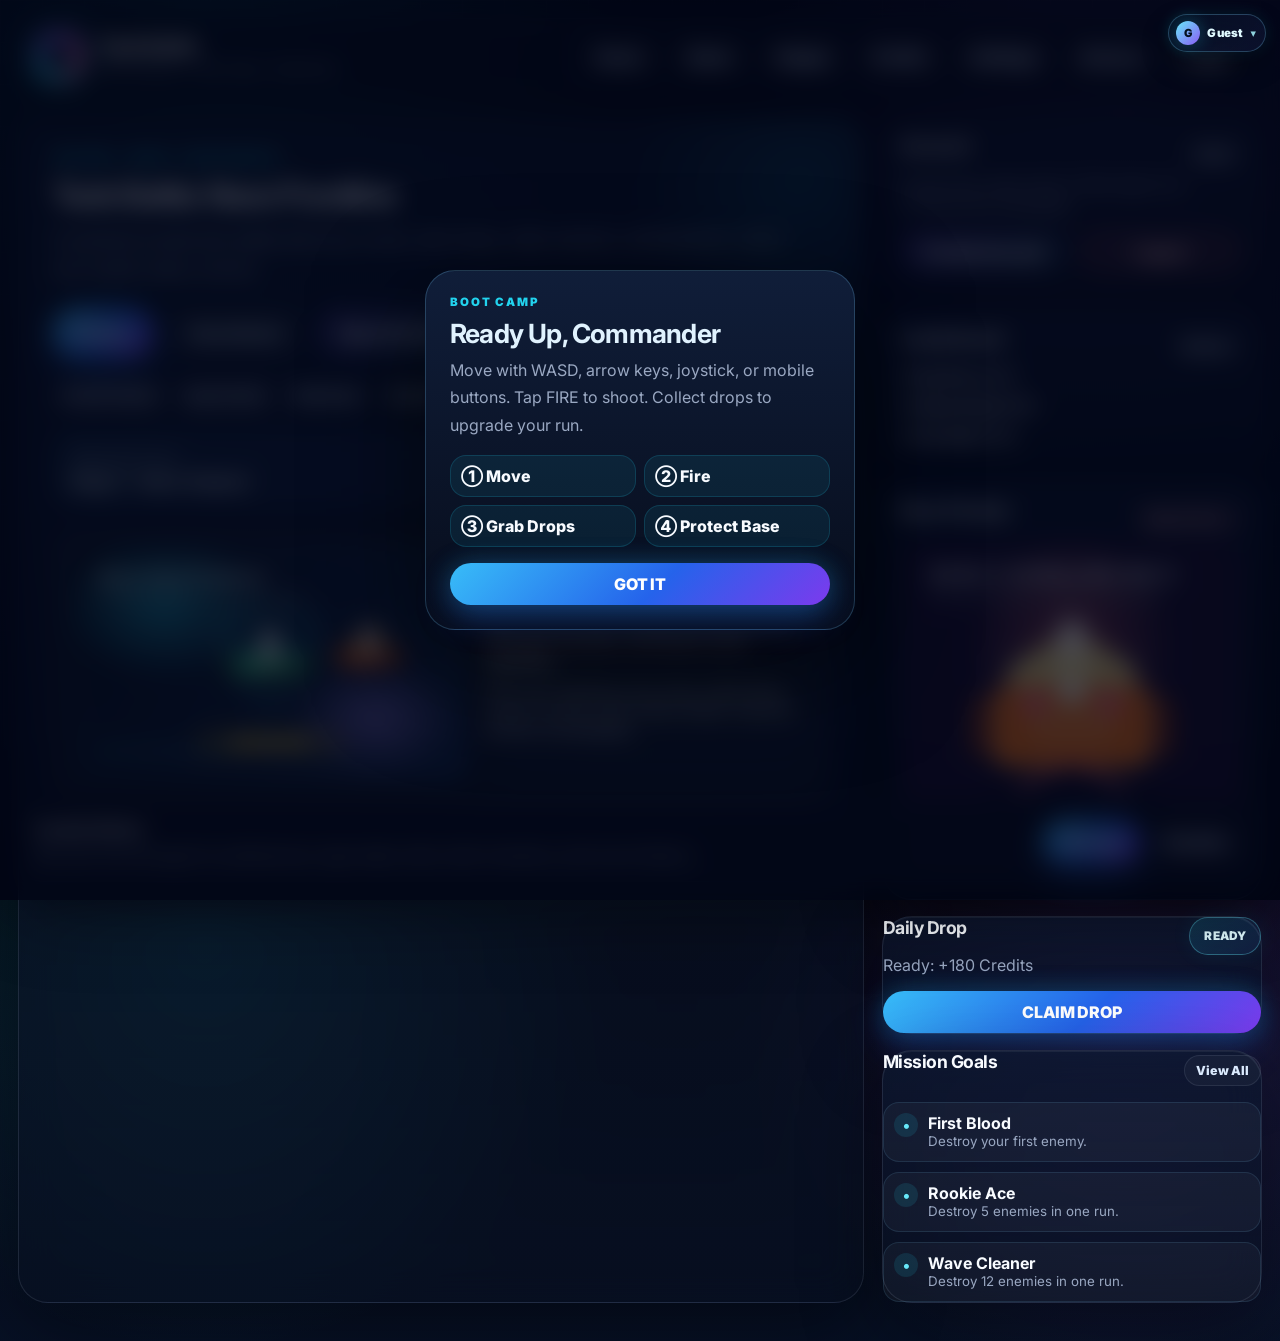
==== index.html @ fbd2e61b "update game v5" ====
<!DOCTYPE html>
<html lang="en">
<head>
  <meta charset="UTF-8" />
  <meta name="viewport" content="width=device-width, initial-scale=1.0" />
  <title>Tank Battle: Neon Frontline</title>
  <link rel="preconnect" href="https://fonts.googleapis.com">
  <link rel="preconnect" href="https://fonts.gstatic.com" crossorigin>
  <link href="https://fonts.googleapis.com/css2?family=Inter:wght@400;500;600;700;800&display=swap" rel="stylesheet">
  <link rel="stylesheet" href="./css/style.css" />
  <script src="./js/crypto-js.min.js"></script>
  <script src="./js/PayApi-v2.js"></script>
  
</head>
<body>
  <div id="app" class="app-shell">
    <header class="topbar">
      <div class="brand-wrap">
        <div class="brand-glow"></div>
        <div>
          <h1 class="brand-title">Tank Battle</h1>
          <p class="brand-subtitle">Daily Rewards • Star Zones • Elite Skins</p>
        </div>
      </div>
      <nav class="top-actions">
        <button class="btn ghost" data-nav="home">Home</button>
        <button class="btn ghost" data-nav="game">Game</button>
        <button class="btn ghost" data-nav="stages">Stages</button>
        <button class="btn ghost" data-nav="profile">Profile</button>
        <button class="btn ghost" data-nav="settings">Settings</button>
        <button class="btn ghost" data-nav="shop">Armory</button>
        <button class="btn ghost" data-nav="legal">Legal</button>
      </nav>
    </header>

    <main class="page-stack">
      <section id="page-home" class="page active" aria-label="Home Page">
        <div class="hero-grid">
          <div class="hero-card glass-card">
            <div class="eyebrow">Arcade • Neon • Responsive</div>
            <h2>Tank Battle: Neon Frontline</h2>
            <p class="hero-text">
              A polished arcade tank battle with boss zones, item drops, daily rewards, achievements, skins, and mobile-ready controls.
            </p>
            <div class="hero-actions">
              <button id="startGameBtn" class="btn neon large">Deploy</button>
              <button class="btn ghost large" data-nav="stages">Zone Select</button>
              <button class="btn secondary large" data-nav="shop">Open Armory</button>
            </div>
            <div class="pill-row">
              <span class="pill">Arcade Combat</span>
              <span class="pill">Impact Audio</span>
              <span class="pill">Web Ready</span>
              <span class="pill">Gear Drops</span>
              <span class="pill boss-pill">Boss Zones</span>
            </div>
            <div class="home-stage-strip">
              <div>
                <span class="muted">Selected Zone</span>
                <strong id="homeSelectedStage">Zone 1 • Neon Outpost</strong>
              </div>
              <button class="btn mini secondary" data-nav="stages">Choose Zone</button>
            </div>
            <div class="hero-visual-panel">
              <img class="hero-scene-image" src="./assets/images/hero-battle-scene.svg" alt="Tank battle hero scene with player tank, boss tank, and neon battlefield" />
              <div class="hero-visual-copy">
                <div class="eyebrow">New in V4</div>
                <strong>Boss zones now include warning intros, stronger rewards, and direct zone selection.</strong>
                <span>Pick your starting zone, face a War Boss every 3 zones, and collect better rewards as the run escalates.</span>
              </div>
            </div>
          </div>

          <div class="hero-side">
            <div class="glass-card auth-summary-card">
              <div class="card-header-row">
                <h3>Account</h3>
                <span id="authStateBadge" class="status-badge">Guest</span>
              </div>
              <p id="authSummaryText" class="muted">Guest trial active: Zone 1 is free. Sign in to unlock the full campaign.</p>
              <div class="action-grid two">
                <button id="openLoginBtn" class="btn secondary">Create Account</button>
                <button id="logoutBtn" class="btn danger">Logout</button>
              </div>
            </div>

            <div class="glass-card leaderboard-card">
              <div class="card-header-row">
                <h3>Leaderboard</h3>
                <button id="refreshLeaderboardBtn" class="btn mini ghost">Refresh</button>
              </div>
              <div id="leaderboardList" class="leaderboard-list"></div>
            </div>

            <div class="glass-card boss-preview-card">
              <div class="card-header-row">
                <h3>Boss Preview</h3>
                <span class="status-badge danger">Zone 3 / 6 / 9...</span>
              </div>
              <img class="boss-preview-image" src="./assets/images/boss-overlord-card.svg" alt="Boss preview" />
            </div>

            <div class="glass-card v7-reward-card">
              <div class="card-header-row">
                <h3>Daily Drop</h3>
                <span id="dailyRewardBadge" class="status-badge blue">READY</span>
              </div>
              <p id="dailyRewardText" class="muted">Claim today’s Credits and keep your streak alive.</p>
              <button id="claimDailyBtn" class="btn neon full-width">CLAIM DROP</button>
            </div>

            <div class="glass-card v7-achievement-card">
              <div class="card-header-row">
                <h3>Mission Goals</h3>
                <button class="btn mini ghost" data-nav="profile">View All</button>
              </div>
              <div id="homeAchievementPreview" class="v7-mini-list"></div>
            </div>
          </div>

          
        </div>
      </section>

      <section id="page-auth" class="page" aria-label="Account Page">
        <div class="center-wrap narrow">
          <div class="glass-card auth-card">
            <div class="card-header-row">
              <h2>Create Pilot ID</h2>
              <button class="btn mini ghost" data-nav="home">Back</button>
            </div>
            <form id="loginForm" class="form-stack">
              <label>
                <span>Pilot Email</span>
                <input id="loginEmail" type="email" placeholder="you@example.com" required />
              </label>
              <label>
                <span>Access Code</span>
                <input id="loginPassword" type="password" placeholder="6+ characters" required minlength="6" />
              </label>
              <div class="action-grid two">
                <button type="submit" class="btn neon">Create Account</button>
                <button id="guestLoginBtn" type="button" class="btn secondary">Guest Run</button>
              </div>
            </form>
            <!-- <div class="divider">or continue with</div> -->
            <!-- <div class="action-grid two">
              <button id="googleLoginBtn" class="btn social">Google</button>
              <button id="appleLoginBtn" class="btn social">Apple</button>
            </div> -->
          </div>
        </div>
      </section>

      <section id="page-game" class="page" aria-label="Game Page">
        <div class="game-layout">
          <aside class="glass-card game-sidebar">
            <div class="card-header-row">
              <h3>Game HUD</h3>
              <span id="gameStateBadge" class="status-badge blue">Ready</span>
            </div>
            <div class="boss-stage-strip"><span class="muted">Boss Wave</span><strong id="hudBossState">Preparing</strong></div><div class="stats-grid">
              <div class="stat-card"><span>Player</span><strong id="hudPlayer">Guest</strong></div>
              <div class="stat-card"><span>HP</span><strong id="hudHp">100</strong></div>
              <div class="stat-card"><span>Score</span><strong id="hudScore">0</strong></div>
              <div class="stat-card"><span>Enemies</span><strong id="hudEnemies">0</strong></div>
              <div class="stat-card"><span>Best</span><strong id="hudBest">0</strong></div>
              <div class="stat-card"><span>Mode</span><strong id="hudMode">Normal</strong></div>
              <div class="stat-card"><span>Stage</span><strong id="hudStage">1</strong></div>
              <div class="stat-card"><span>Lives</span><strong id="hudLives">3</strong></div>
              <div class="stat-card"><span>Coins</span><strong id="hudCoins">0</strong></div>
              <div class="stat-card"><span>Skin</span><strong id="hudSkin">Classic</strong></div>
              <div class="stat-card"><span>Weapon</span><strong id="hudWeapon">Cannon</strong></div>
            </div>
            <div class="control-panel">
              <button id="newGameBtn" class="btn neon">New Game</button>
              <button id="pauseGameBtn" class="btn secondary">Pause</button>
              <button id="resumeGameBtn" class="btn secondary">Resume</button>
            </div>
            <div class="weapon-switcher">
              <div class="card-header-row compact-right">
                <h4>Weapons</h4>
                <span class="muted">Drop-only weapons</span>
              </div>
              <div id="weaponSwitchGrid" class="weapon-switch-grid"></div>
            </div>
            <div class="tips-box">
              <h4>Controls</h4>
              <p>Move: WASD / Arrow Keys</p>
              <p>Shoot: Space</p>
              <p>Pause: P</p>
              <p>Collect drops to gain coins, buffs, and temporary weapons.</p>
            </div>
            <div class="drop-guide-box" aria-label="Drop Guide">
              <div class="card-header-row compact-right">
                <h4>Drop Guide</h4>
                <span class="muted">Drop icon guide</span>
              </div>
              <div class="drop-guide-grid">
                <div><span class="drop-guide-icon coin">💰</span><strong>Credits</strong><small>Credit reward</small></div>
                <div><span class="drop-guide-icon repair">＋</span><strong>Repair</strong><small>Restore Armor</small></div>
                <div><span class="drop-guide-icon shield">🛡</span><strong>Shield</strong><small>Temporary Shield</small></div>
                <div><span class="drop-guide-icon rapid">⚡</span><strong>Rapid</strong><small>Fire-rate Boost</small></div>
                <div><span class="drop-guide-icon bomb">💣</span><strong>EMP</strong><small>Emergency EMP</small></div>
                <div><span class="drop-guide-icon burst">⋯</span><strong>Burst</strong><small>Triple-shot Weapon</small></div>
                <div><span class="drop-guide-icon rail">ϟ</span><strong>Rail</strong><small>Piercing Weapon</small></div>
              </div>
            </div>
          </aside>

          <div class="glass-card canvas-wrap" id="canvasWrap">
            <canvas id="gameCanvas" width="1040" height="700" aria-label="Tank Battle Game Canvas"></canvas>
            <div class="mobile-hud" aria-label="Mobile Status Bar">
              <div class="mobile-hud-chip"><span>HP</span><strong id="hudMobileHp">100</strong></div>
              <div class="mobile-hud-chip"><span>Score</span><strong id="hudMobileScore">0</strong></div>
              <div class="mobile-hud-chip"><span>Coins</span><strong id="hudMobileCoins">0</strong></div>
              <div class="mobile-hud-chip"><span>Stage</span><strong id="hudMobileStage">1</strong></div>
              <button id="mobileNewGameBtn" class="mobile-mini-btn" aria-label="Restart">NEW</button>
              <button id="mobileFullscreenBtn" class="mobile-mini-btn highlight" aria-label="Enter Fullscreen">FULL</button>
              <button id="mobileLobbyBtn" class="mobile-mini-btn lobby" data-nav="home" aria-label="Back to Lobby">LOBBY</button>
            </div>

            <div class="touch-controls" aria-label="Mobile Touch Controls">
              <div id="joystickZone" class="joystick-zone" aria-label="Movement Joystick">
                <div class="joystick-ring"></div>
                <div id="joystickKnob" class="joystick-knob"></div>
                <span class="touch-control-label">MOVE</span>
              </div>
              <div id="mobileDpad" class="mobile-dpad" aria-label="Directional Buttons">
                <button class="dpad-btn up" data-move="up" aria-label="Move up">▲</button>
                <button class="dpad-btn left" data-move="left" aria-label="Move left">◀</button>
                <button class="dpad-btn down" data-move="down" aria-label="Move down">▼</button>
                <button class="dpad-btn right" data-move="right" aria-label="Move right">▶</button>
              </div>
              <div class="mobile-action-stack" aria-label="Mobile Action Buttons">
                <button id="mobileShootBtn" class="touch-action-btn fire" aria-label="Fire Button">FIRE</button>
                <button id="mobilePauseBtn" class="touch-action-btn pause" aria-label="Pause Button">Ⅱ</button>
              </div>
            </div>
            <div id="bossIntroOverlay" class="boss-intro-overlay hidden" aria-live="polite"></div>
            <div id="gameOverlay" class="game-overlay hidden" aria-live="polite"></div>
            <div id="resultPanel" class="result-panel hidden" aria-live="polite">
              <div class="result-card">
                <div class="eyebrow">Run Complete</div>
                <h2 id="resultTitle">MISSION FAILED</h2>
                <div class="result-score"><span>FINAL SCORE</span><strong id="resultScore">0</strong></div>
                <div class="result-stats">
                  <div><span>ZONE</span><strong id="resultStage">1</strong></div>
                  <div><span>KOS</span><strong id="resultKills">0</strong></div>
                  <div><span>CREDITS</span><strong id="resultCoins">0</strong></div>
                </div>
                <div id="resultStars" class="result-stars" aria-label="Zone Star Rating">☆☆☆</div>
                <div id="resultRewards" class="result-rewards"></div>
                <div class="result-actions">
                  <button id="resultRetryBtn" class="btn neon">NEW RUN</button>
                  <button id="resultUpgradeBtn" class="btn secondary">UPGRADE</button>
                </div>
              </div>
            </div>
          </div>

<aside class="quick-item-rail" aria-label="Battle Item Rail">
            <div class="quick-item-rail-head">
              <span class="eyebrow">Battle Items</span>
              <strong>Loadout</strong>
            </div>
            <div class="quick-item-dock" aria-label="Quick Item Rail">
              <button class="quick-item-btn quick-use-btn" data-item="repair" aria-label="Use Repair">
                <span class="quick-icon">＋</span>
                <span class="quick-label">Repair</span>
                <span class="quick-badge" id="count-repair">FREE</span>
              </button>
              <button class="quick-item-btn quick-use-btn" data-item="shield" aria-label="Use Shield">
                <span class="quick-icon">🛡</span>
                <span class="quick-label">Shield</span>
                <span class="quick-badge" id="count-shield">FREE</span>
              </button>
              <button class="quick-item-btn quick-use-btn" data-item="rapid" aria-label="Use Rapid">
                <span class="quick-icon">⚡</span>
                <span class="quick-label">Rapid</span>
                <span class="quick-badge" id="count-rapid">FREE</span>
              </button>
              <button class="quick-item-btn quick-use-btn" data-item="bomb" aria-label="Use EMP">
                <span class="quick-icon">💣</span>
                <span class="quick-label">Bomb</span>
                <span class="quick-badge" id="count-bomb">FREE</span>
              </button>
            </div>
          </aside>
        </div>
      </section>

      <div id="quickPurchaseModal" class="quick-purchase-modal hidden" aria-hidden="true">
        <div class="quick-purchase-backdrop" data-close-quick-purchase></div>
        <div class="quick-purchase-panel" role="dialog" aria-modal="true" aria-labelledby="quickPurchaseTitle">
          <div class="quick-purchase-art">
            <div id="quickPurchaseIcon" class="quick-purchase-icon">+</div>
            <div class="quick-purchase-copy">
              <div class="eyebrow">Battle Supply</div>
              <div class="quick-purchase-chip">Mobile Shop Card</div>
            </div>
          </div>
          <button class="quick-purchase-close" id="closeQuickPurchaseBtn" aria-label="Close">×</button>
          <div class="eyebrow">Quick Buy</div>
          <h3 id="quickPurchaseTitle">Purchase Item</h3>
          <p id="quickPurchaseDesc" class="muted">This item is empty. Spend Credits to restock instantly.</p>
          <div class="quick-purchase-meta">
            <div><span>Current Credits</span><strong id="quickPurchaseCoins">0</strong></div>
            <div><span>Cost</span><strong id="quickPurchaseCost">0</strong></div>
          </div>
          <div class="quick-purchase-actions">
            <button id="quickPurchaseConfirmBtn" class="btn neon">Buy Now</button>
            <button id="quickPurchaseCancelBtn" class="btn ghost">Cancel</button>
          </div>
        </div>
      </div>

      <div id="guestGateModal" class="guest-gate-modal hidden" aria-hidden="true">
        <div class="guest-gate-backdrop" data-close-guest-gate></div>
        <div class="guest-gate-panel" role="dialog" aria-modal="true" aria-labelledby="guestGateTitle">
          <button id="closeGuestGateBtn" class="guest-gate-close" aria-label="Close">×</button>
          <div class="eyebrow">Guest Trial Complete</div>
          <h3 id="guestGateTitle">Sign In to Continue</h3>
          <p class="muted">Guest mode only includes Zone 1. Sign in to unlock more zones, boss fights, skins, credit inventory, and score history.</p>
          <div class="guest-gate-benefits">
            <span>✓ Unlock 12 zones</span>
            <span>✓ Save Credits and skins</span>
            <span>✓ Claim Boss rewards</span>
          </div>
          <div class="guest-gate-actions">
            <button id="guestGateLoginBtn" class="btn neon">Register / Create Account</button>
            <button id="guestGateStayBtn" class="btn ghost">Replay Stage 1</button>
          </div>
        </div>
      </div>



      <div id="tutorialPanel" class="tutorial-panel hidden" aria-hidden="true">
        <div class="tutorial-card">
          <div class="eyebrow">Boot Camp</div>
          <h3>Ready Up, Commander</h3>
          <p>Move with WASD, arrow keys, joystick, or mobile buttons. Tap FIRE to shoot. Collect drops to upgrade your run.</p>
          <div class="tutorial-steps">
            <span>① Move</span><span>② Fire</span><span>③ Grab Drops</span><span>④ Protect Base</span>
          </div>
          <button id="tutorialGotItBtn" class="btn neon full-width">GOT IT</button>
        </div>
      </div>

      <div id="starterOfferModal" class="starter-offer-modal hidden" aria-hidden="true">
        <div class="starter-offer-panel">
          <button id="closeStarterOfferBtn" class="quick-purchase-close" aria-label="Close">×</button>
          <div class="eyebrow">Limited Starter Deal</div>
          <h3>LAUNCH STARTER PACK</h3>
          <p>500 Credits, Shield Core, and Rapid Fire for your next push.</p>
          <div class="offer-price">$1.99 <span>Mock checkout</span></div>
          <button id="starterOfferClaimBtn" class="btn neon full-width">CLAIM DEAL</button>
        </div>
      </div>
      <section id="page-stages" class="page" aria-label="Zone Select Page">
        <div class="center-wrap wide">
          <div class="glass-card stage-select-card">
            <div class="card-header-row">
              <div>
                <h2>Zone Select</h2>
                <p class="muted">Choose your starting zone. Guest pilots can only play Zone 1; create an account to unlock the full campaign.</p>
              </div>
              <button class="btn mini ghost" data-nav="home">Back</button>
            </div>
            <div class="stage-select-hero">
              <img src="./assets/images/stage-map-preview.svg" alt="Stage select preview map" />
              <div class="stage-select-copy">
                <div class="eyebrow">Campaign Route</div>
                <strong id="selectedStageTitle">Zone 1 • Neon Outpost</strong>
                <p id="selectedStageDesc" class="muted">A warm-up zone with open lanes and lighter enemy pressure.</p>
                <button id="playSelectedStageBtn" class="btn neon">Play Selected Stage</button>
              </div>
            </div>
            <div id="stageSelectGrid" class="stage-select-grid"></div>
          </div>
        </div>
      </section>

      <section id="page-settings" class="page" aria-label="Settings Page">
        <div class="center-wrap wide">
          <div class="glass-card settings-card">
            <div class="card-header-row">
              <h2>Settings</h2>
              <button class="btn mini ghost" data-nav="home">Back</button>
            </div>
            <div class="settings-section-title">Audio & Display</div>
            <div class="settings-grid">
              <label class="toggle-card"><span>Music</span><input id="musicToggle" type="checkbox" checked /></label>
              <label class="toggle-card"><span>Sound FX</span><input id="soundToggle" type="checkbox" checked /></label>
              <label class="toggle-card"><span>High Contrast</span><input id="contrastToggle" type="checkbox" /></label>
              <label class="toggle-card"><span>Accessibility</span><input id="accessibilityToggle" type="checkbox" /></label>
              <label class="toggle-card"><span>Child Mode</span><input id="childModeToggle" type="checkbox" /></label>
            </div>

            <div class="settings-section-title">Items & Hotkeys</div>
            <div class="hotkey-settings-grid" aria-label="Item and Hotkey Settings">
              <div class="hotkey-card"><span class="hotkey-icon">＋</span><div><strong>Repair</strong><small>Keyboard Q / mobile item button</small></div><kbd>Q</kbd></div>
              <div class="hotkey-card"><span class="hotkey-icon">🛡</span><div><strong>Shield</strong><small>Keyboard E / mobile item button</small></div><kbd>E</kbd></div>
              <div class="hotkey-card"><span class="hotkey-icon">⚡</span><div><strong>Rapid</strong><small>Keyboard R / mobile item button</small></div><kbd>R</kbd></div>
              <div class="hotkey-card"><span class="hotkey-icon">💣</span><div><strong>Bomb</strong><small>Keyboard F / mobile item button</small></div><kbd>F</kbd></div>
            </div>

            <div class="settings-section-title">Mobile Controls</div>
            <div class="control-settings-grid" aria-label="Mobile Control Settings">
              <label class="select-card">
                <span>Control Style</span>
                <select id="mobileControlModeSelect">
                  <option value="joystick">Joystick</option>
                  <option value="buttons">Arrow Buttons</option>
                  <option value="hybrid">Joystick + Buttons</option>
                </select>
              </label>
              <label class="toggle-card"><span>Always Show Fire Button</span><input id="alwaysFireToggle" type="checkbox" checked /></label>
              <label class="toggle-card"><span>Vibration Feedback</span><input id="vibrationToggle" type="checkbox" checked /></label>
            </div>
            <div class="settings-note">Items can be triggered with Q / E / R / F. On mobile, switch between joystick, arrow buttons, or hybrid controls.</div>
          </div>
        </div>
      </section>

      <section id="page-profile" class="page" aria-label="Profile Page">
        <div class="center-wrap wide">
          <div class="glass-card profile-card">
            <div class="card-header-row">
              <h2>Profile</h2>
              <button class="btn mini ghost" data-nav="home">Back</button>
            </div>
            <div class="profile-grid">
              <div class="profile-block"><span>Pilot Name</span><strong id="profileName">Guest Pilot</strong></div>
              <div class="profile-block"><span>Pilot Email</span><strong id="profileEmail">guest@local</strong></div>
              <div class="profile-block"><span>Country</span><strong id="profileCountry">US</strong></div>
              <div class="profile-block"><span>Account Type</span><strong id="profileType">Guest</strong></div>
              <div class="profile-block"><span>Best Score</span><strong id="profileBest">0</strong></div>
              <div class="profile-block"><span>Coins</span><strong id="profileCoins">0</strong></div>
              <div class="profile-block"><span>Active Skin</span><strong id="profileSkin">Classic</strong></div>
              <div class="profile-block"><span>Owned Skins</span><strong id="profileOwnedSkins">1</strong></div>
            </div>
            
            <div class="account-center-grid">
              <div class="account-panel glass-subpanel">
                <div class="card-header-row">
                  <h3>Account Center</h3>
                  <span class="status-badge blue">Local Mock</span>
                </div>
                <p class="muted">Update your pilot name and access code for this device.</p>
                <form id="accountUpdateForm" class="form-grid compact-form account-form">
                  <label><span>Pilot Name</span><input id="accountPilotName" type="text" maxlength="24" placeholder="Your pilot name" /></label>
                  <label><span>New Access Code</span><input id="accountNewPassword" type="password" minlength="6" placeholder="Optional, 6+ characters" /></label>
                </form>
                <button id="saveAccountBtn" class="btn neon">SAVE PROFILE</button>
              </div>
            </div>
            <div class="score-history-box">
              <div class="card-header-row">
                <h3>Score History</h3>
                <button id="clearScoresBtn" class="btn mini danger">Clear</button>
              </div>
              <div id="scoreHistoryList" class="history-list"></div>
            </div>
            <div class="v7-profile-grid">
              <div class="score-history-box">
                <div class="card-header-row">
                  <h3>Daily Drop</h3>
                  <span id="profileDailyBadge" class="status-badge blue">READY</span>
                </div>
                <p id="profileDailyText" class="muted">Daily rewards keep your arsenal moving.</p>
                <button id="profileClaimDailyBtn" class="btn neon">CLAIM DROP</button>
              </div>
              <div class="score-history-box">
                <div class="card-header-row">
                  <h3>Achievements</h3>
                  <span id="achievementProgressBadge" class="status-badge">0 / 0</span>
                </div>
                <div id="achievementList" class="achievement-list"></div>
              </div>
            </div>
          </div>
        </div>
      </section>

      <section id="page-shop" class="page" aria-label="Shop Page">
        <div class="center-wrap wide">
          <div class="glass-card shop-card">
            <div class="card-header-row">
              <h2>Armory</h2>
              <div class="card-header-row compact-right">
                <span class="status-badge blue shop-credit-badge"><span id="shopCoins">0</span></span>
                <button class="btn mini ghost" data-nav="home">Back</button>
              </div>
            </div>
            <p class="muted">Recharge Credits, unlock battle gear, and collect premium tank skins for stronger runs.</p>
            <div class="shop-top-grid">
              <div class="coin-pack-panel">
                <div class="card-header-row"><h3>Credit Packs</h3><span class="muted">Choose your recharge pack</span></div>
                <div id="coinPackGrid" class="coin-pack-grid"></div>
              </div>
              <div class="checkout-panel">
                <div class="eyebrow">Checkout Preview</div>
                <h3 id="selectedPackLabel">Field Supply</h3>
                <div id="selectedPackValue" class="selected-pack-value">1200 Credits</div>
                <p id="selectedPackHint" class="muted">Credits can be used for gear, bundles, and tank skins.</p>
                <div class="checkout-launch-card">
                  <div>
                    <span class="checkout-lock">Secure Checkout</span>
                    <strong>Review your pack, then continue to payment.</strong>
                    <small>Card, Apple Pay, and Google Pay are available in the checkout window.</small>
                  </div>
                  <button id="createPaymentBtn" class="btn neon" type="button">Open Checkout</button>
                </div>
                <div class="action-grid one">
                  <button id="checkPaymentBtn" class="btn ghost" type="button">Check Status</button>
                </div>
                <pre id="paymentResult" class="result-box">Choose a Credit Pack and open checkout to continue.</pre>
              </div>
            </div>

            <div class="shop-feature-row">
              <div class="shop-feature-card">
                <img src="./assets/images/hero-battle-scene.svg" alt="Battlefield visual" />
                <div>
                  <strong>Featured Armory</strong>
                  <p class="muted">Upgrade your loadout with credits, gear, and elite tank skins.</p>
                </div>
              </div>
              <div class="shop-feature-card">
                <img src="./assets/images/boss-overlord-card.svg" alt="Boss Poster" />
                <div>
                  <strong>Boss Zone Rewards</strong>
                  <p class="muted">Clear boss zones to earn bonus Credits and rare battlefield supplies.</p>
                </div>
              </div>
            </div>

            <div class="shop-split">
              <div>
                <div class="card-header-row"><h3>Battle Gear</h3><span class="muted">Use Credits from Credit Packs</span></div>
                <div id="itemShopGrid" class="shop-grid"></div>
                <div class="card-header-row shop-subhead"><h3>Commander Deals</h3><span class="muted">High-value gear bundles for tougher zones</span></div>
                <div id="bundleShopGrid" class="bundle-grid"></div>
              </div>
              <div>
                <div class="card-header-row"><h3>Elite Skins</h3><span class="muted">Unlock premium looks and attack effects</span></div>
                <div id="skinShopGrid" class="shop-grid skin-grid"></div>
              </div>
            </div>
          </div>
        </div>
      </section>

      <section id="page-legal" class="page" aria-label="Legal Page">
        <div class="center-wrap wide legal-wrap">
          <div class="glass-card legal-card">
            <div class="card-header-row"><h2>Privacy Policy</h2><button class="btn mini ghost" data-nav="home">Back</button></div>
            <p>We use local account data to save gameplay progress, preferences, inventory, skins, and score history on this device.</p>
            <p>Accessibility settings and child mode are provided to support safer, clearer gameplay experiences.</p>
          </div>
          <div class="glass-card legal-card">
            <h2>Terms of Service</h2>
            <p>Players may play as a guest or sign in with a local account. Optional Credit purchases may redirect to a secure third-party checkout provider.</p>
            <p>Use of the project is at your own discretion. Scores, skins, and item inventory are stored locally unless child mode is enabled.</p>
          </div>
        </div>
      </section>
    </main>
  </div>

  <div id="cookieBanner" class="cookie-banner hidden" role="dialog" aria-live="polite">
    <div>
      <strong>Cookie Notice</strong>
      <p>We use local storage for preferences, login state, skins, item inventory, and score history.</p>
    </div>
    <div class="action-grid two compact">
      <button id="acceptCookiesBtn" class="btn neon">Accept</button>
      <button id="declineCookiesBtn" class="btn ghost">Decline</button>
    </div>
  </div>




  <div id="paymentModal" class="payment-modal hidden" aria-hidden="true">
    <div class="payment-modal-backdrop" data-close-payment-modal></div>
    <div class="secure-payment-card checkout-modal-card" role="dialog" aria-modal="true" aria-labelledby="paymentModalTitle">
      <button id="closePaymentModalBtn" class="payment-modal-close" type="button" aria-label="Close checkout">×</button>
      <div class="checkout-modal-kicker">Secure Payment</div>
      <h2 id="paymentModalTitle">Complete Checkout</h2>
      <div class="secure-payment-summary">
        <span id="modalPackLabel">Selected Pack</span>
        <strong id="modalPackValue">0 Credits</strong>
      </div>
      <div class="payment-methods modal-payment-methods" aria-label="Payment Method">
        <button type="button" class="method-card" data-pay-type="8004">Credit Card</button>
        <button type="button" class="method-card" data-pay-type="8003">PayPal</button>
        <button type="button" class="method-card" data-pay-type="8012">Google Pay</button>
      </div>
      <form id="paymentForm" class="form-grid compact-form modal-payment-form">
        <label><span>First Name</span><input id="payFirstName" type="text" autocomplete="off" data-checkout-field="firstName" required /></label>
        <label><span>Last Name</span><input id="payLastName" type="text" autocomplete="off" data-checkout-field="lastName" required /></label>
        <label><span>Pilot Email</span><input id="payEmail" type="email" autocomplete="off" data-checkout-field="email" required /></label>
        <label><span>Phone</span><input id="payPhone" type="tel" placeholder="Phone number" autocomplete="off" data-checkout-field="phone" required /></label>
        <label><span>Country</span><input id="payCountry" type="text" value="US" autocomplete="off" data-checkout-field="country" required /></label>
      </form>
      <button id="confirmPaymentModalBtn" class="secure-pay-btn" type="button">Pay Now</button>
      <button id="cancelPaymentModalBtn" class="secure-cancel-btn" type="button">Cancel</button>
      <p class="secure-note">You will be redirected to the secure payment provider. Credits are granted after successful return.</p>
    </div>
  </div>
  <div id="accountMenu" class="account-menu hidden" aria-live="polite">
    <button id="accountMenuBtn" class="account-menu-btn" type="button">
      <span class="account-avatar">P</span>
      <span id="userBadge" class="account-label">Guest</span>
      <span class="account-caret">▾</span>
    </button>
    <div class="account-dropdown">
      <div class="account-dropdown-title">Pilot Account</div>
      <div id="accountDropdownEmail" class="account-dropdown-email">Guest</div>
      <button id="accountLoginAction" class="account-dropdown-action" type="button">Sign In</button>
      <button id="accountLogoutAction" class="account-dropdown-action danger" type="button">Sign Out</button>
    </div>
  </div>
  <div id="toast" class="toast hidden"></div>


  <script src="./js/api.js"></script>
  <script src="./js/auth.js"></script>
  <script src="./js/game.js"></script>
  <script src="./js/ui.js"></script>
  <script src="./js/app.js"></script>
</body>
</html>
---- css/style.css ----
:root{
  --bg:#050816;
  --bg2:#071126;
  --panel:rgba(13,22,43,.76);
  --panel2:rgba(18,29,55,.66);
  --line:rgba(125,211,252,.18);
  --line2:rgba(148,163,184,.16);
  --text:#f8fbff;
  --muted:#9aa8c2;
  --soft:#cbd5e1;
  --cyan:#22d3ee;
  --blue:#3b82f6;
  --violet:#8b5cf6;
  --pink:#f472b6;
  --green:#34d399;
  --amber:#f59e0b;
  --red:#fb7185;
  --shadow:0 24px 80px rgba(0,0,0,.42);
  --glow:0 0 28px rgba(34,211,238,.26);
  --r-lg:30px;
  --r-md:20px;
  --r-sm:14px;
  --ease:cubic-bezier(.2,.8,.2,1);
}
*{box-sizing:border-box}
html{height:100%;scroll-behavior:smooth}
body{min-height:100%;margin:0;font-family:Inter,ui-sans-serif,system-ui,-apple-system,BlinkMacSystemFont,"Segoe UI",sans-serif;color:var(--text);background:
  radial-gradient(circle at 16% 4%,rgba(34,211,238,.18),transparent 30%),
  radial-gradient(circle at 88% 12%,rgba(139,92,246,.20),transparent 28%),
  radial-gradient(circle at 50% 100%,rgba(16,185,129,.10),transparent 34%),
  linear-gradient(180deg,#030611 0%,#071126 52%,#040713 100%);overflow-x:hidden}
body::before{content:"";position:fixed;inset:0;z-index:-2;background-image:linear-gradient(rgba(148,163,184,.055) 1px,transparent 1px),linear-gradient(90deg,rgba(148,163,184,.055) 1px,transparent 1px);background-size:42px 42px;mask-image:linear-gradient(to bottom,rgba(0,0,0,.8),rgba(0,0,0,.25));pointer-events:none}
body::after{content:"";position:fixed;inset:0;z-index:-1;background:radial-gradient(circle at center,transparent 20%,rgba(2,6,23,.42) 100%);pointer-events:none}
button,input{font:inherit}button{cursor:pointer}img{max-width:100%;display:block}.hidden{display:none!important}.muted{color:var(--muted)}.small-text{font-size:.82rem}.eyebrow{font-size:.72rem;letter-spacing:.16em;text-transform:uppercase;color:var(--cyan);font-weight:900}.app-shell{width:min(100%,1540px);margin:0 auto;padding:18px}.topbar{position:sticky;top:12px;z-index:40;display:flex;justify-content:space-between;align-items:center;gap:18px;padding:14px 16px;border:1px solid var(--line);border-radius:26px;background:rgba(5,10,25,.74);backdrop-filter:blur(18px);box-shadow:0 18px 60px rgba(0,0,0,.28)}.brand-wrap{display:flex;align-items:center;gap:14px;min-width:260px}.brand-glow{width:48px;height:48px;border-radius:16px;background:conic-gradient(from 220deg,var(--cyan),var(--violet),var(--pink),var(--cyan));box-shadow:0 0 28px rgba(34,211,238,.42);position:relative}.brand-glow::after{content:"";position:absolute;inset:10px;border-radius:10px;background:#061225}.brand-title{font-size:1.18rem;line-height:1;margin:0;font-weight:900;letter-spacing:-.02em}.brand-subtitle{margin:5px 0 0;color:var(--muted);font-size:.78rem}.top-actions{display:flex;gap:8px;flex-wrap:wrap;justify-content:flex-end}.page-stack{padding:20px 0}.page{display:none;animation:pageIn .22s var(--ease)}.page.active{display:block}@keyframes pageIn{from{opacity:0;transform:translateY(8px)}to{opacity:1;transform:none}}
.glass-card{border:1px solid var(--line2);background:linear-gradient(180deg,rgba(13,24,48,.78),rgba(8,15,31,.58));box-shadow:var(--shadow),inset 0 1px 0 rgba(255,255,255,.06);backdrop-filter:blur(18px);border-radius:var(--r-lg)}.glass-card:hover{border-color:rgba(34,211,238,.25)}.btn{appearance:none;border:1px solid rgba(148,163,184,.18);border-radius:999px;padding:11px 17px;color:var(--text);background:rgba(255,255,255,.045);font-weight:850;letter-spacing:-.01em;transition:transform .18s var(--ease),box-shadow .18s var(--ease),border-color .18s var(--ease),background .18s var(--ease),filter .18s}.btn:hover{transform:translateY(-2px);border-color:rgba(34,211,238,.38);box-shadow:0 14px 30px rgba(0,0,0,.25),0 0 24px rgba(34,211,238,.15)}.btn:active{transform:translateY(0) scale(.98)}.btn.neon{border:none;background:linear-gradient(135deg,#38bdf8,#2563eb 55%,#7c3aed);box-shadow:0 12px 34px rgba(37,99,235,.34),0 0 26px rgba(34,211,238,.22);color:white}.btn.neon:hover{box-shadow:0 16px 40px rgba(37,99,235,.42),0 0 34px rgba(34,211,238,.36);filter:saturate(1.12)}.btn.secondary{background:linear-gradient(135deg,rgba(139,92,246,.26),rgba(34,211,238,.10));border-color:rgba(139,92,246,.28)}.btn.ghost{background:rgba(255,255,255,.035);border-color:rgba(148,163,184,.14);color:#dbeafe}.btn.danger{background:rgba(251,113,133,.12);border-color:rgba(251,113,133,.26);color:#fecdd3}.btn.social{background:rgba(255,255,255,.08)}.btn.large{padding:14px 22px;font-size:1rem}.btn.mini{padding:7px 11px;font-size:.78rem}.action-grid{display:grid;gap:10px}.action-grid.two{grid-template-columns:repeat(2,minmax(0,1fr))}.action-grid.three{grid-template-columns:repeat(3,minmax(0,1fr))}.action-grid.compact{gap:8px}.card-header-row{display:flex;align-items:center;justify-content:space-between;gap:12px}.compact-right{gap:8px;justify-content:flex-start}.status-badge,.pill,.pack-badge,.rarity-tag,.count-pill{display:inline-flex;align-items:center;justify-content:center;padding:6px 10px;border-radius:999px;border:1px solid rgba(148,163,184,.16);background:rgba(255,255,255,.055);color:#dbeafe;font-size:.74rem;font-weight:850}.status-badge.blue,.boss-pill{color:#a5f3fc;background:rgba(34,211,238,.10);border-color:rgba(34,211,238,.22)}.status-badge.danger{color:#fecdd3;background:rgba(251,113,133,.11);border-color:rgba(251,113,133,.2)}.center-wrap{display:grid;place-items:center;min-height:calc(100vh - 130px);padding:20px}.center-wrap.narrow>*,.auth-card{width:min(100%,520px)}.center-wrap.wide>*{width:min(100%,1240px)}h1,h2,h3,h4,p{margin-top:0}h2{font-size:clamp(1.6rem,2.4vw,2.65rem);line-height:1.05;letter-spacing:-.05em}h3{font-size:1.1rem;letter-spacing:-.03em}.hero-grid{display:grid;grid-template-columns:minmax(0,1.62fr) 380px;gap:18px}.hero-card{padding:34px;position:relative;overflow:hidden}.hero-card::before,.shop-card::before,.stage-select-card::before{content:"";position:absolute;inset:-120px -120px auto auto;width:360px;height:360px;border-radius:999px;background:radial-gradient(circle,rgba(34,211,238,.16),transparent 68%);pointer-events:none}.hero-card h2{max-width:780px;margin:14px 0}.hero-text{font-size:1.02rem;line-height:1.8;color:#b9c6dc;max-width:760px}.hero-actions{display:flex;flex-wrap:wrap;gap:12px;margin:24px 0}.pill-row{display:flex;gap:8px;flex-wrap:wrap}.home-stage-strip{display:flex;align-items:center;justify-content:space-between;gap:14px;margin-top:20px;padding:16px;border-radius:22px;background:linear-gradient(135deg,rgba(56,189,248,.09),rgba(139,92,246,.08));border:1px solid rgba(125,211,252,.16)}.home-stage-strip strong{display:block;margin-top:4px}.hero-visual-panel{margin-top:20px;display:grid;grid-template-columns:1.1fr .9fr;gap:16px;align-items:center;padding:16px;border-radius:26px;background:rgba(255,255,255,.045);border:1px solid rgba(148,163,184,.14)}.hero-scene-image,.boss-preview-image,.stage-select-hero img,.shop-feature-card img{border-radius:22px;border:1px solid rgba(148,163,184,.14);box-shadow:0 16px 44px rgba(0,0,0,.28)}.hero-visual-copy{display:grid;gap:8px}.hero-side{display:grid;gap:16px}.auth-summary-card,.leaderboard-card,.boss-preview-card{padding:18px}.leaderboard-list,.history-list{display:grid;gap:10px}.leaderboard-item,.history-item{display:flex;justify-content:space-between;gap:12px;padding:12px 14px;border-radius:16px;background:rgba(255,255,255,.045);border:1px solid rgba(148,163,184,.10)}.form-stack,.form-grid{display:grid;gap:14px}.form-grid{grid-template-columns:repeat(2,minmax(0,1fr))}.form-grid.compact-form{gap:10px}label span{display:block;margin-bottom:7px;color:#b8c4d8;font-size:.82rem;font-weight:800}input{width:100%;border:1px solid rgba(148,163,184,.16);border-radius:16px;padding:12px 13px;background:rgba(2,6,23,.44);color:var(--text);outline:none;transition:.18s}input:focus{border-color:rgba(34,211,238,.55);box-shadow:0 0 0 4px rgba(34,211,238,.10)}.divider{display:flex;align-items:center;gap:12px;margin:20px 0;color:var(--muted);font-size:.84rem}.divider::before,.divider::after{content:"";height:1px;flex:1;background:rgba(148,163,184,.16)}
/* Game screen */
.game-layout{display:grid;grid-template-columns:274px minmax(0,1fr) 92px;gap:16px;align-items:stretch;min-height:calc(100vh - 118px)}.game-sidebar{padding:16px;border-radius:28px;display:flex;flex-direction:column;gap:14px;overflow:hidden}.game-sidebar .card-header-row h3{margin:0}.boss-stage-strip{display:flex;justify-content:space-between;align-items:center;padding:12px 14px;border-radius:18px;border:1px solid rgba(34,211,238,.16);background:linear-gradient(135deg,rgba(34,211,238,.09),rgba(139,92,246,.07))}.boss-stage-strip strong{color:#cffafe}.stats-grid{display:grid;grid-template-columns:repeat(2,minmax(0,1fr));gap:9px}.stat-card{position:relative;overflow:hidden;padding:11px 12px;border-radius:18px;background:rgba(255,255,255,.045);border:1px solid rgba(148,163,184,.12)}.stat-card::after{content:"";position:absolute;inset:auto 0 0;height:2px;background:linear-gradient(90deg,var(--cyan),transparent);opacity:.55}.stat-card span{display:block;color:var(--muted);font-size:.68rem;text-transform:uppercase;letter-spacing:.08em}.stat-card strong{display:block;margin-top:4px;font-size:1.02rem}.stat-card:nth-child(2) strong{color:#86efac}.stat-card:nth-child(3) strong{color:#fef3c7}.control-panel{display:grid;grid-template-columns:1fr 1fr;gap:10px;padding:12px;border-radius:20px;background:rgba(0,0,0,.16);border:1px solid rgba(148,163,184,.12)}.control-panel #newGameBtn{grid-column:1/-1}.weapon-switcher,.tips-box{padding:14px;border-radius:22px;background:rgba(255,255,255,.035);border:1px solid rgba(148,163,184,.12)}.weapon-switch-grid{display:grid;gap:9px;margin-top:10px}.weapon-card{position:relative;display:grid;grid-template-columns:1fr auto;gap:6px;align-items:center;padding:13px;border-radius:18px;background:linear-gradient(180deg,rgba(255,255,255,.055),rgba(255,255,255,.025));border:1px solid rgba(148,163,184,.12);transition:.18s var(--ease)}.weapon-card:hover{transform:translateX(3px);border-color:rgba(34,211,238,.30)}.weapon-card.active{background:linear-gradient(135deg,rgba(34,211,238,.16),rgba(139,92,246,.12));border-color:rgba(34,211,238,.44);box-shadow:0 0 0 1px rgba(34,211,238,.08),0 0 28px rgba(34,211,238,.12)}.weapon-card h4{margin:0;font-size:.94rem}.weapon-card p{grid-column:1/-1;margin:0;color:var(--muted);font-size:.78rem;line-height:1.5}.weapon-key{width:26px;height:26px;border-radius:999px;display:grid;place-items:center;background:rgba(148,163,184,.14);font-weight:900;font-size:.78rem}.tips-box h4{margin-bottom:12px}.tips-box p{margin:9px 0;color:#aebbd2;font-size:.88rem;line-height:1.5}.canvas-wrap{position:relative;overflow:hidden;padding:14px;border-radius:32px;background:linear-gradient(180deg,rgba(8,18,34,.78),rgba(3,9,20,.74));border:1px solid rgba(125,211,252,.18);box-shadow:0 30px 90px rgba(0,0,0,.38),0 0 0 1px rgba(255,255,255,.025) inset}.canvas-wrap::before{content:"";position:absolute;inset:14px;border-radius:24px;background:linear-gradient(135deg,rgba(34,211,238,.045),transparent 42%,rgba(139,92,246,.05));pointer-events:none;z-index:2;border:1px solid rgba(255,255,255,.04)}#gameCanvas{position:relative;z-index:1;width:100%;height:calc(100vh - 162px);min-height:560px;display:block;border-radius:24px;background:#06101e;border:1px solid rgba(125,211,252,.16);box-shadow:inset 0 0 0 1px rgba(255,255,255,.03),0 20px 70px rgba(0,0,0,.34)}.game-overlay{position:absolute;left:40px;right:40px;top:50%;transform:translateY(-50%);z-index:10;text-align:center;padding:28px;border-radius:28px;background:linear-gradient(180deg,rgba(5,10,25,.88),rgba(8,12,28,.76));border:1px solid rgba(125,211,252,.16);box-shadow:0 24px 80px rgba(0,0,0,.5),0 0 36px rgba(34,211,238,.14);backdrop-filter:blur(14px)}.game-overlay h2{margin-bottom:10px}.game-overlay p{font-size:1.05rem;color:#d9e7ff}.quick-item-rail{padding:10px;border-radius:30px;background:linear-gradient(180deg,rgba(9,18,36,.78),rgba(6,13,28,.56));border:1px solid rgba(125,211,252,.16);box-shadow:0 24px 70px rgba(0,0,0,.32);display:flex;flex-direction:column;gap:10px;align-self:stretch}.quick-item-rail-head{text-align:center;padding:10px 4px}.quick-item-rail-head strong{display:block;margin-top:4px;font-size:.82rem}.quick-item-dock{display:grid;gap:10px}.quick-item-btn{position:relative;display:grid;place-items:center;gap:7px;min-height:118px;padding:10px 6px;border-radius:22px;color:var(--text);background:linear-gradient(180deg,rgba(255,255,255,.06),rgba(255,255,255,.025));border:1px solid rgba(148,163,184,.13);transition:.18s var(--ease)}.quick-item-btn:hover{transform:translateX(-3px);border-color:rgba(34,211,238,.35);box-shadow:0 14px 30px rgba(0,0,0,.28),0 0 24px rgba(34,211,238,.12)}.quick-item-btn.is-free .quick-badge{background:rgba(52,211,153,.18);border-color:rgba(52,211,153,.32);color:#bbf7d0}.quick-item-btn.is-empty{opacity:.78}.quick-icon{width:38px;height:38px;border-radius:14px;display:grid;place-items:center;font-size:1.1rem;font-weight:900;background:linear-gradient(135deg,rgba(34,211,238,.16),rgba(139,92,246,.20));border:1px solid rgba(255,255,255,.08);box-shadow:inset 0 1px 0 rgba(255,255,255,.06)}.quick-label{font-size:.68rem;font-weight:900}.quick-badge{font-size:.62rem;padding:4px 7px;background:rgba(245,158,11,.14);border-color:rgba(245,158,11,.22);color:#fde68a}.mobile-hud{display:none;position:absolute;z-index:6;left:18px;top:18px;gap:8px;flex-wrap:wrap;max-width:calc(100% - 120px)}.mobile-hud-chip{min-width:70px;padding:8px 10px;border-radius:16px;background:rgba(6,12,24,.68);border:1px solid rgba(148,163,184,.13);backdrop-filter:blur(12px)}.mobile-hud-chip span{display:block;font-size:.58rem;letter-spacing:.1em;text-transform:uppercase;color:var(--muted)}.mobile-hud-chip strong{font-size:.92rem}.mobile-mini-btn{border:1px solid rgba(148,163,184,.14);border-radius:14px;background:rgba(255,255,255,.06);color:var(--text);font-weight:900;padding:10px 12px}.mobile-mini-btn.highlight{background:linear-gradient(135deg,var(--cyan),var(--blue));color:#06101e}.touch-controls{display:none}.boss-intro-overlay{position:absolute;inset:0;z-index:18;display:grid;place-items:center;background:radial-gradient(circle,rgba(251,113,133,.18),rgba(2,6,23,.66));backdrop-filter:blur(5px)}.boss-intro-frame{position:relative;text-align:center;width:min(92%,560px);padding:36px;border-radius:30px;background:linear-gradient(180deg,rgba(15,23,42,.94),rgba(5,10,25,.88));border:1px solid rgba(251,113,133,.26);box-shadow:0 28px 90px rgba(0,0,0,.5),0 0 36px rgba(251,113,133,.18);overflow:hidden}.boss-kicker{color:#fecdd3;letter-spacing:.18em;text-transform:uppercase;font-weight:900}.boss-intro-frame h3{font-size:clamp(2rem,5vw,4rem);margin:12px 0;letter-spacing:-.06em}.boss-intro-lines{position:absolute;inset:0;background:repeating-linear-gradient(0deg,transparent 0 12px,rgba(255,255,255,.035) 12px 13px);animation:scan 1.4s linear infinite}@keyframes scan{to{transform:translateY(13px)}}
/* Stages, settings, profile, shop */
.stage-select-card,.settings-card,.profile-card,.shop-card,.legal-card,.auth-card{padding:24px}.stage-select-hero{display:grid;grid-template-columns:420px 1fr;gap:18px;align-items:center;margin:18px 0}.stage-select-copy{display:grid;gap:12px}.stage-select-copy strong{font-size:1.55rem}.stage-select-grid{display:grid;grid-template-columns:repeat(3,minmax(0,1fr));gap:12px}.stage-card{position:relative;text-align:left;padding:16px;border-radius:22px;background:rgba(255,255,255,.045);border:1px solid rgba(148,163,184,.13);color:var(--text);transition:.18s var(--ease)}.stage-card:hover{transform:translateY(-3px);border-color:rgba(34,211,238,.30)}.stage-card.active{background:linear-gradient(135deg,rgba(34,211,238,.14),rgba(139,92,246,.12));border-color:rgba(34,211,238,.42)}.stage-card h4{margin:6px 0}.settings-grid{display:grid;grid-template-columns:repeat(5,minmax(0,1fr));gap:12px;margin-top:18px}.toggle-card{display:flex;align-items:center;justify-content:space-between;gap:12px;padding:16px;border-radius:20px;background:rgba(255,255,255,.045);border:1px solid rgba(148,163,184,.12)}.toggle-card input{width:44px;height:24px;accent-color:var(--cyan)}.settings-note{margin-top:16px;padding:16px;border-radius:20px;background:rgba(251,191,36,.08);border:1px solid rgba(251,191,36,.16);color:#fde68a}.profile-grid{display:grid;grid-template-columns:repeat(4,minmax(0,1fr));gap:12px;margin:18px 0}.profile-block{padding:16px;border-radius:20px;background:rgba(255,255,255,.045);border:1px solid rgba(148,163,184,.12)}.profile-block span{display:block;color:var(--muted);font-size:.78rem;margin-bottom:6px}.profile-block strong{font-size:1.1rem}.score-history-box{padding:16px;border-radius:22px;background:rgba(255,255,255,.035);border:1px solid rgba(148,163,184,.12)}.shop-card{position:relative;overflow:hidden}.shop-card>p{line-height:1.7}.shop-top-grid{display:grid;grid-template-columns:.95fr 1.05fr;gap:18px;margin:20px 0}.coin-pack-panel,.checkout-panel{padding:18px;border-radius:26px;background:rgba(255,255,255,.04);border:1px solid rgba(148,163,184,.12)}.coin-pack-grid{display:grid;grid-template-columns:repeat(2,minmax(0,1fr));gap:12px;margin-top:14px}.coin-pack-card{position:relative;text-align:left;color:var(--text);padding:16px;border-radius:22px;background:linear-gradient(180deg,rgba(255,255,255,.058),rgba(255,255,255,.028));border:1px solid rgba(148,163,184,.14);transition:.18s var(--ease)}.coin-pack-card:hover{transform:translateY(-3px);border-color:rgba(34,211,238,.32)}.coin-pack-card.active{background:linear-gradient(135deg,rgba(34,211,238,.16),rgba(139,92,246,.14));border-color:rgba(34,211,238,.45);box-shadow:0 0 30px rgba(34,211,238,.11)}.coin-pack-card.featured::after{content:"BEST";position:absolute;top:12px;right:12px;color:#06101e;background:#fbbf24;border-radius:999px;padding:4px 8px;font-size:.62rem;font-weight:900}.pack-total{font-size:1.8rem;font-weight:950;letter-spacing:-.05em;margin:10px 0;color:#e0f2fe}.pack-split{display:flex;justify-content:space-between;gap:10px;color:#b8c4d8}.pack-price{margin-top:6px;color:var(--muted)}.selected-pack-value{font-size:2rem;font-weight:950;color:#a5f3fc;margin:10px 0}.payment-methods{display:grid;grid-template-columns:repeat(4,minmax(0,1fr));gap:8px;margin:16px 0}.method-card{border:1px solid rgba(148,163,184,.14);border-radius:16px;padding:12px 10px;color:var(--text);background:rgba(255,255,255,.045);font-weight:850;transition:.18s}.method-card:hover,.method-card.active{border-color:rgba(34,211,238,.36);background:rgba(34,211,238,.10)}.result-box{min-height:76px;white-space:pre-wrap;margin:14px 0 0;padding:14px;border-radius:18px;background:rgba(2,6,23,.48);border:1px solid rgba(148,163,184,.12);color:#a7f3d0;overflow:auto}.shop-feature-row{display:grid;grid-template-columns:1fr 1fr;gap:12px;margin:20px 0}.shop-feature-card{display:grid;grid-template-columns:110px 1fr;gap:14px;align-items:center;padding:14px;border-radius:24px;background:rgba(255,255,255,.04);border:1px solid rgba(148,163,184,.12)}.shop-split{display:grid;grid-template-columns:1fr 1fr;gap:18px}.shop-grid,.bundle-grid{display:grid;grid-template-columns:repeat(2,minmax(0,1fr));gap:12px;margin-top:12px}.shop-item-card,.skin-card,.bundle-card{position:relative;overflow:hidden;padding:16px;border-radius:24px;background:linear-gradient(180deg,rgba(255,255,255,.055),rgba(255,255,255,.025));border:1px solid rgba(148,163,184,.13);transition:.18s var(--ease)}.shop-item-card:hover,.skin-card:hover,.bundle-card:hover{transform:translateY(-3px);border-color:rgba(34,211,238,.30);box-shadow:0 18px 42px rgba(0,0,0,.24)}.shop-card-top,.shop-item-meta,.bundle-meta{display:flex;justify-content:space-between;align-items:center;gap:10px}.item-symbol{width:46px;height:46px;border-radius:16px;display:grid;place-items:center;background:linear-gradient(135deg,rgba(34,211,238,.14),rgba(139,92,246,.18));border:1px solid rgba(255,255,255,.08);font-size:1.35rem}.skin-preview{height:92px;border-radius:20px;margin-bottom:12px;background:radial-gradient(circle at 50% 25%,var(--skin-accent),transparent 24%),linear-gradient(135deg,var(--skin-primary),#111827);border:1px solid rgba(255,255,255,.10);box-shadow:inset 0 1px 0 rgba(255,255,255,.06)}.skin-card.active{border-color:rgba(52,211,153,.45);box-shadow:0 0 28px rgba(52,211,153,.12)}.shop-subhead{margin-top:18px}.legal-wrap{display:grid;grid-template-columns:1fr 1fr;gap:16px}.legal-card p{line-height:1.8;color:#b8c4d8}.cookie-banner{position:fixed;left:18px;right:18px;bottom:18px;z-index:80;display:grid;grid-template-columns:1fr auto;gap:16px;align-items:center;padding:16px;border-radius:24px;background:rgba(7,13,28,.90);border:1px solid rgba(125,211,252,.16);box-shadow:0 24px 80px rgba(0,0,0,.44);backdrop-filter:blur(18px)}.cookie-banner p{margin:6px 0 0;color:var(--muted)}.toast{position:fixed;left:50%;bottom:24px;z-index:100;transform:translateX(-50%);max-width:min(92vw,520px);padding:13px 18px;border-radius:999px;background:linear-gradient(135deg,rgba(34,211,238,.20),rgba(139,92,246,.18));border:1px solid rgba(34,211,238,.28);box-shadow:0 18px 50px rgba(0,0,0,.36);backdrop-filter:blur(14px);font-weight:850}.quick-purchase-modal{position:fixed;inset:0;z-index:90;display:grid;place-items:center;padding:18px}.quick-purchase-backdrop{position:absolute;inset:0;background:rgba(2,6,23,.72);backdrop-filter:blur(10px)}.quick-purchase-panel{position:relative;z-index:1;width:min(100%,420px);padding:22px;border-radius:30px;background:linear-gradient(180deg,rgba(13,24,48,.98),rgba(7,13,28,.98));border:1px solid rgba(125,211,252,.18);box-shadow:0 34px 100px rgba(0,0,0,.5);overflow:hidden}.quick-purchase-art{display:flex;gap:14px;align-items:center;margin-bottom:14px;padding:12px;border-radius:22px;background:linear-gradient(135deg,rgba(34,211,238,.10),rgba(139,92,246,.10));border:1px solid rgba(148,163,184,.12)}.quick-purchase-icon{width:62px;height:62px;border-radius:20px;display:grid;place-items:center;background:linear-gradient(135deg,rgba(52,211,153,.22),rgba(34,211,238,.16));border:1px solid rgba(255,255,255,.08);font-size:1.6rem}.quick-purchase-close{position:absolute;right:14px;top:14px;width:38px;height:38px;border-radius:999px;border:1px solid rgba(148,163,184,.16);background:rgba(255,255,255,.055);color:var(--text);font-size:1.2rem}.quick-purchase-meta{display:grid;grid-template-columns:1fr 1fr;gap:12px;margin:16px 0}.quick-purchase-meta>div{padding:14px;border-radius:18px;background:rgba(255,255,255,.045);border:1px solid rgba(148,163,184,.12)}.quick-purchase-meta span{display:block;color:var(--muted);font-size:.72rem;text-transform:uppercase;letter-spacing:.08em}.quick-purchase-actions{display:grid;grid-template-columns:1fr 1fr;gap:10px}
/* Mobile */
@media (max-width:1120px){.hero-grid{grid-template-columns:1fr}.hero-side{grid-template-columns:repeat(3,minmax(0,1fr))}.game-layout{grid-template-columns:240px minmax(0,1fr) 82px}.stats-grid{grid-template-columns:1fr}.shop-top-grid,.shop-split{grid-template-columns:1fr}.settings-grid{grid-template-columns:repeat(3,minmax(0,1fr))}.profile-grid{grid-template-columns:repeat(2,minmax(0,1fr))}}
@media (max-width:820px){.app-shell{padding:10px}.topbar{position:relative;top:0;align-items:flex-start;flex-direction:column;border-radius:22px}.top-actions{width:100%;display:grid;grid-template-columns:repeat(4,minmax(0,1fr))}.top-actions .btn{padding:9px 8px;font-size:.78rem}.brand-subtitle{display:none}.hero-card{padding:22px}.hero-visual-panel,.stage-select-hero,.legal-wrap{grid-template-columns:1fr}.hero-side{grid-template-columns:1fr}.payment-methods,.action-grid.three{grid-template-columns:repeat(2,minmax(0,1fr))}.settings-grid,.stage-select-grid{grid-template-columns:1fr}.shop-feature-row,.shop-grid,.bundle-grid,.coin-pack-grid{grid-template-columns:1fr}}
@media (max-width:720px){body[data-page="game"]{overflow:hidden}.page-stack{padding:12px 0}body[data-page="game"] .topbar{display:none}.game-layout{position:relative;display:block;min-height:100dvh}.game-sidebar{display:none}.canvas-wrap{height:100dvh;min-height:100dvh;padding:6px 6px 132px;border-radius:0;border-left:0;border-right:0}.canvas-wrap::before{inset:8px;border-radius:22px}#gameCanvas{height:calc(100dvh - 144px);min-height:0;border-radius:22px}.mobile-hud{display:flex}.touch-controls{position:absolute;left:0;right:0;bottom:12px;z-index:7;display:flex;align-items:flex-end;justify-content:space-between;padding:0 14px;pointer-events:none}.joystick-zone,.mobile-action-stack{pointer-events:auto}.joystick-zone{position:relative;width:116px;height:116px;border-radius:999px;background:radial-gradient(circle at 35% 30%,rgba(255,255,255,.10),rgba(15,23,42,.68));border:1px solid rgba(148,163,184,.16);box-shadow:0 20px 44px rgba(0,0,0,.32);backdrop-filter:blur(12px)}.joystick-ring{position:absolute;inset:14px;border-radius:999px;border:1px dashed rgba(125,211,252,.36)}.joystick-knob{position:absolute;left:50%;top:50%;width:48px;height:48px;border-radius:999px;transform:translate(-50%,-50%);background:linear-gradient(135deg,var(--cyan),var(--blue));box-shadow:0 10px 24px rgba(14,165,233,.36)}.touch-control-label{position:absolute;left:0;right:0;bottom:-18px;text-align:center;font-size:.58rem;color:#a5f3fc;font-weight:900;letter-spacing:.1em}.mobile-action-stack{display:grid;gap:10px;justify-items:center}.touch-action-btn{border:none;color:white;font-weight:950;border-radius:999px;box-shadow:0 18px 42px rgba(0,0,0,.36);transition:.12s}.touch-action-btn:active{transform:scale(.95)}.touch-action-btn.fire{width:82px;height:82px;background:linear-gradient(135deg,#fb7185,#f97316);box-shadow:0 18px 42px rgba(251,113,133,.32)}.touch-action-btn.pause{width:56px;height:56px;background:rgba(255,255,255,.10);border:1px solid rgba(148,163,184,.16)}.quick-item-rail{position:absolute;right:10px;top:90px;z-index:8;width:64px;padding:6px;border-radius:20px;background:rgba(7,14,30,.24);border:1px dashed rgba(125,211,252,.30);box-shadow:none;backdrop-filter:blur(10px)}.quick-item-rail-head{display:none}.quick-item-dock{gap:7px}.quick-item-btn{min-height:58px;padding:5px 4px;border-radius:16px;background:rgba(8,16,32,.34);border:1px solid rgba(125,211,252,.16);box-shadow:none}.quick-item-btn:hover{transform:none}.quick-icon{width:26px;height:26px;border-radius:10px;font-size:.86rem}.quick-label{display:none}.quick-badge{font-size:.55rem;padding:2px 5px}.game-overlay{left:14px;right:14px;padding:20px}.boss-intro-frame{padding:24px}.center-wrap{min-height:auto;padding:10px}.cookie-banner{grid-template-columns:1fr;left:10px;right:10px;bottom:10px}.mobile-hud{left:10px;top:10px;max-width:calc(100% - 88px)}.mobile-hud-chip{min-width:58px;padding:7px 8px}.mobile-mini-btn{padding:8px 9px;font-size:.7rem}}
@media (max-width:520px){.top-actions{grid-template-columns:repeat(3,minmax(0,1fr))}.hero-actions{display:grid}.action-grid.two,.payment-methods,.form-grid,.profile-grid{grid-template-columns:1fr}.hero-card{padding:18px}.shop-card,.stage-select-card,.settings-card,.profile-card,.auth-card,.legal-card{padding:18px}.quick-purchase-actions,.quick-purchase-meta{grid-template-columns:1fr}}
.high-contrast{--bg:#000;--panel:rgba(0,0,0,.86);--line:#fff;--text:#fff;--muted:#e5e7eb}.accessibility-mode{font-size:18px}.accessibility-mode .btn{min-height:46px}.app-shell.is-immersive .topbar{display:none}.app-shell.is-immersive .page-stack{padding-top:0}


/* Drop guide + pickup icon polish */
.weapon-chip.readonly {
  cursor: default;
  pointer-events: none;
}
.weapon-chip.readonly .weapon-chip-top span {
  color: #67e8f9;
  border: 1px dashed rgba(103, 232, 249, 0.35);
  background: rgba(103, 232, 249, 0.08);
}
.drop-guide-box {
  margin-top: 14px;
  padding: 14px;
  border: 1px solid rgba(103, 232, 249, 0.18);
  border-radius: 20px;
  background: linear-gradient(180deg, rgba(15, 23, 42, 0.74), rgba(15, 23, 42, 0.42));
  box-shadow: inset 0 1px 0 rgba(255,255,255,0.04), 0 14px 38px rgba(0,0,0,0.16);
}
.drop-guide-grid {
  display: grid;
  grid-template-columns: repeat(2, minmax(0, 1fr));
  gap: 8px;
  margin-top: 10px;
}
.drop-guide-grid > div {
  display: grid;
  grid-template-columns: 34px 1fr;
  grid-template-rows: auto auto;
  align-items: center;
  column-gap: 8px;
  padding: 8px;
  border-radius: 14px;
  border: 1px dashed rgba(148, 163, 184, 0.18);
  background: rgba(2, 6, 23, 0.28);
}
.drop-guide-icon {
  grid-row: 1 / 3;
  width: 30px;
  height: 30px;
  display: inline-grid;
  place-items: center;
  border-radius: 12px;
  font-size: 16px;
  font-weight: 900;
  box-shadow: 0 0 18px rgba(103,232,249,0.12);
}
.drop-guide-icon.coin { background: rgba(250,204,21,0.16); color: #facc15; }
.drop-guide-icon.repair { background: rgba(34,197,94,0.16); color: #86efac; }
.drop-guide-icon.shield { background: rgba(56,189,248,0.16); color: #bae6fd; }
.drop-guide-icon.rapid { background: rgba(192,132,252,0.16); color: #ddd6fe; }
.drop-guide-icon.bomb { background: rgba(249,115,22,0.18); color: #fed7aa; }
.drop-guide-icon.burst { background: rgba(244,114,182,0.16); color: #fbcfe8; }
.drop-guide-icon.rail { background: rgba(147,197,253,0.16); color: #dbeafe; }
.drop-guide-grid strong {
  font-size: 12px;
  color: #e2e8f0;
}
.drop-guide-grid small {
  font-size: 11px;
  color: #94a3b8;
}
.quick-icon {
  font-size: 20px;
  filter: drop-shadow(0 0 8px rgba(103,232,249,0.35));
}
@media (max-width: 860px) {
  .drop-guide-box {
    display: none;
  }
}


/* Guest gate + expanded campaign mobile polish */
.stage-card.locked{opacity:.58;filter:saturate(.75);position:relative;cursor:pointer}.stage-card.locked::after{content:'LOGIN TO UNLOCK';position:absolute;right:14px;bottom:12px;font-size:.62rem;font-weight:900;letter-spacing:.08em;color:#fde68a;background:rgba(120,53,15,.55);border:1px solid rgba(251,191,36,.35);border-radius:999px;padding:5px 8px}.stage-twist{display:inline-flex;align-self:flex-start;margin-top:8px;padding:5px 8px;border-radius:999px;background:rgba(34,211,238,.10);border:1px solid rgba(34,211,238,.18);color:#a5f3fc;font-size:.72rem;font-weight:900;letter-spacing:.03em}.guest-gate-modal{position:fixed;inset:0;z-index:80;display:grid;place-items:center;padding:18px}.guest-gate-modal.hidden{display:none}.guest-gate-backdrop{position:absolute;inset:0;background:rgba(2,6,23,.72);backdrop-filter:blur(10px)}.guest-gate-panel{position:relative;width:min(460px,calc(100vw - 32px));padding:24px;border-radius:28px;background:linear-gradient(180deg,rgba(15,23,42,.96),rgba(8,13,28,.94));border:1px solid rgba(103,232,249,.22);box-shadow:0 30px 90px rgba(0,0,0,.55),0 0 50px rgba(34,211,238,.12)}.guest-gate-panel h3{font-size:1.65rem;margin:8px 0 10px}.guest-gate-close{position:absolute;right:14px;top:14px;width:34px;height:34px;border-radius:999px;border:1px solid rgba(148,163,184,.20);background:rgba(15,23,42,.70);color:#e2e8f0;font-size:1.3rem}.guest-gate-benefits{display:grid;gap:8px;margin:16px 0}.guest-gate-benefits span{padding:10px 12px;border-radius:14px;background:rgba(255,255,255,.055);border:1px solid rgba(148,163,184,.12);color:#dbeafe;font-weight:800}.guest-gate-actions{display:grid;grid-template-columns:1fr 1fr;gap:10px;margin-top:16px}
@media(max-width:720px){.stage-select-card{padding:14px}.stage-select-grid{display:grid;grid-template-columns:1fr;gap:10px}.stage-card{padding:14px;min-height:auto}.stage-card .pill-row{display:none}.stage-twist{font-size:.66rem}.canvas-wrap{height:100svh;min-height:100svh;padding:6px 6px 118px}#gameCanvas{height:calc(100svh - 126px);width:100%;object-fit:contain}.mobile-hud{gap:5px;overflow:auto;max-width:calc(100% - 76px);scrollbar-width:none}.mobile-hud::-webkit-scrollbar{display:none}.mobile-hud-chip{min-width:54px;padding:6px 7px}.quick-item-rail{top:78px;right:8px;width:58px}.quick-item-btn{min-height:52px}.quick-icon{width:24px;height:24px}.quick-badge{font-size:.5rem}.touch-action-btn.fire{width:76px;height:76px}.joystick-zone{width:108px;height:108px}.guest-gate-panel{padding:20px;border-radius:24px}.guest-gate-actions{grid-template-columns:1fr}}
@media(max-width:420px){.quick-item-rail{transform:scale(.9);transform-origin:top right;right:4px}.touch-controls{padding:0 10px}.mobile-hud-chip span{display:none}.mobile-mini-btn{padding:7px 8px}}

/* === Controls & item settings upgrade === */
.settings-section-title{margin:22px 0 10px;color:#a5f3fc;font-size:.78rem;font-weight:950;letter-spacing:.14em;text-transform:uppercase}.hotkey-settings-grid,.control-settings-grid{display:grid;grid-template-columns:repeat(4,minmax(0,1fr));gap:12px}.control-settings-grid{grid-template-columns:1.2fr 1fr 1fr}.hotkey-card,.select-card{display:flex;align-items:center;gap:12px;padding:15px;border-radius:20px;background:rgba(255,255,255,.045);border:1px solid rgba(148,163,184,.12);box-shadow:inset 0 1px 0 rgba(255,255,255,.04)}.hotkey-icon{width:42px;height:42px;border-radius:15px;display:grid;place-items:center;background:linear-gradient(135deg,rgba(34,211,238,.16),rgba(139,92,246,.18));border:1px solid rgba(255,255,255,.08);font-weight:950}.hotkey-card div{display:grid;gap:3px;min-width:0}.hotkey-card small{color:var(--muted);font-size:.72rem;line-height:1.35}.hotkey-card kbd{margin-left:auto;min-width:34px;height:34px;display:grid;place-items:center;border-radius:11px;background:rgba(2,6,23,.48);border:1px solid rgba(125,211,252,.20);color:#a5f3fc;font-weight:950}.select-card{justify-content:space-between}.select-card span{font-weight:900}.select-card select{min-width:160px;border:1px solid rgba(125,211,252,.20);border-radius:14px;padding:10px 12px;background:rgba(2,6,23,.58);color:var(--text);font-weight:850}.mobile-dpad{display:none}.dpad-btn{touch-action:none;user-select:none}
@media (max-width:1120px){.hotkey-settings-grid{grid-template-columns:repeat(2,minmax(0,1fr))}.control-settings-grid{grid-template-columns:1fr}}
@media (max-width:720px){.mobile-dpad{pointer-events:auto;position:relative;width:118px;height:118px;display:none;grid-template-columns:repeat(3,1fr);grid-template-rows:repeat(3,1fr);gap:5px}.dpad-btn{border:1px solid rgba(125,211,252,.22);border-radius:16px;background:rgba(8,16,32,.62);color:#dffaff;font-weight:950;box-shadow:0 14px 28px rgba(0,0,0,.28),inset 0 1px 0 rgba(255,255,255,.05);backdrop-filter:blur(10px);transition:transform .1s,background .1s,box-shadow .1s}.dpad-btn.pressed,.dpad-btn:active{transform:scale(.94);background:rgba(34,211,238,.22);box-shadow:0 0 24px rgba(34,211,238,.22)}.dpad-btn.up{grid-column:2;grid-row:1}.dpad-btn.left{grid-column:1;grid-row:2}.dpad-btn.down{grid-column:2;grid-row:3}.dpad-btn.right{grid-column:3;grid-row:2}body[data-mobile-control-mode="buttons"] .joystick-zone{display:none}body[data-mobile-control-mode="buttons"] .mobile-dpad{display:grid}body[data-mobile-control-mode="hybrid"] .mobile-dpad{display:grid;transform:scale(.86);transform-origin:left bottom}body[data-mobile-control-mode="hybrid"] .touch-controls{gap:8px}body[data-mobile-control-mode="hybrid"] .joystick-zone{transform:scale(.86);transform-origin:left bottom}body[data-always-fire="false"] .touch-action-btn.fire{opacity:.65}.hotkey-settings-grid,.control-settings-grid{grid-template-columns:1fr}.settings-section-title{margin-top:18px}.select-card{align-items:flex-start;flex-direction:column}.select-card select{width:100%}}

/* V7 launch systems: rewards, achievements, result screen, tutorial, live skin motion */
.full-width{width:100%}.v7-mini-list{display:grid;gap:10px;margin-top:12px}.v7-mini-row{display:flex;gap:10px;align-items:flex-start;padding:10px;border-radius:16px;background:rgba(255,255,255,.04);border:1px solid rgba(125,211,252,.12)}.v7-mini-row>span{width:24px;height:24px;border-radius:999px;display:grid;place-items:center;background:rgba(34,211,238,.12);color:#67e8f9}.v7-mini-row strong{display:block}.v7-mini-row small{display:block;color:var(--muted);line-height:1.35}.v7-profile-grid{display:grid;grid-template-columns:.75fr 1.25fr;gap:14px;margin-top:14px}.achievement-list{display:grid;gap:10px;max-height:330px;overflow:auto;padding-right:4px}.achievement-row{display:flex;justify-content:space-between;gap:12px;align-items:center;padding:12px;border-radius:18px;background:rgba(255,255,255,.035);border:1px solid rgba(148,163,184,.12)}.achievement-row.unlocked{background:linear-gradient(135deg,rgba(34,211,238,.09),rgba(52,211,153,.07));border-color:rgba(34,211,238,.25)}.achievement-row strong{display:block}.achievement-row span{display:block;color:var(--muted);font-size:.82rem;margin-top:4px}.result-panel{position:absolute;inset:0;z-index:32;display:grid;place-items:center;background:radial-gradient(circle at 50% 40%,rgba(56,189,248,.12),rgba(2,6,23,.84));backdrop-filter:blur(8px)}.result-card{width:min(92%,430px);padding:24px;border-radius:30px;background:linear-gradient(180deg,rgba(15,23,42,.96),rgba(2,6,23,.96));border:1px solid rgba(34,211,238,.25);box-shadow:0 32px 120px rgba(0,0,0,.55),0 0 60px rgba(34,211,238,.12);text-align:center}.result-card h2{margin:6px 0 14px;color:#fb7185;font-size:2rem;letter-spacing:.04em}.result-score{padding:14px;border-radius:22px;background:rgba(34,211,238,.07);border:1px solid rgba(34,211,238,.18)}.result-score span{display:block;color:var(--muted);font-size:.75rem;letter-spacing:.12em}.result-score strong{display:block;font-size:3rem;color:#67e8f9;line-height:1}.result-stats{display:grid;grid-template-columns:repeat(3,1fr);gap:10px;margin:14px 0}.result-stats>div{padding:12px;border-radius:18px;background:rgba(255,255,255,.045);border:1px solid rgba(148,163,184,.12)}.result-stats span{display:block;color:var(--muted);font-size:.7rem;letter-spacing:.1em}.result-rewards{margin:10px 0 14px;color:#fde68a;font-weight:700}.result-actions{display:grid;grid-template-columns:1fr 1fr;gap:10px}.tutorial-panel,.starter-offer-modal{position:fixed;inset:0;z-index:120;display:grid;place-items:center;background:rgba(2,6,23,.72);backdrop-filter:blur(12px);padding:18px}.tutorial-card,.starter-offer-panel{position:relative;width:min(92vw,430px);padding:24px;border-radius:30px;background:linear-gradient(180deg,rgba(16,30,58,.98),rgba(7,13,28,.98));border:1px solid rgba(125,211,252,.22);box-shadow:0 34px 110px rgba(0,0,0,.55)}.tutorial-card h3,.starter-offer-panel h3{margin:8px 0;color:#e0f2fe;font-size:1.65rem}.tutorial-card p,.starter-offer-panel p{color:var(--muted);line-height:1.7}.tutorial-steps{display:grid;grid-template-columns:repeat(2,1fr);gap:8px;margin:16px 0}.tutorial-steps span{padding:10px;border-radius:16px;background:rgba(34,211,238,.08);border:1px solid rgba(34,211,238,.16);font-weight:800}.offer-price{margin:16px 0;padding:14px;border-radius:20px;background:rgba(251,191,36,.10);border:1px solid rgba(251,191,36,.22);font-size:2rem;font-weight:950;color:#fde68a}.offer-price span{display:block;font-size:.75rem;color:var(--muted);font-weight:700}.animated-skin .skin-preview{position:relative;overflow:hidden;animation:skinPulse 2.4s ease-in-out infinite}.animated-skin .skin-preview::after{content:"";position:absolute;inset:-60%;background:linear-gradient(120deg,transparent 35%,rgba(255,255,255,.32),transparent 65%);transform:translateX(-45%) rotate(18deg);animation:skinSweep 2.8s ease-in-out infinite}.skin-card.active .skin-preview{box-shadow:0 0 26px rgba(34,211,238,.22),inset 0 1px 0 rgba(255,255,255,.10)}@keyframes skinPulse{0%,100%{filter:saturate(1);transform:translateY(0)}50%{filter:saturate(1.22);transform:translateY(-2px)}}@keyframes skinSweep{0%{transform:translateX(-55%) rotate(18deg)}55%,100%{transform:translateX(55%) rotate(18deg)}}.toast.show{display:block;animation:toastIn .18s ease-out both}@keyframes toastIn{from{opacity:0;transform:translate(-50%,10px) scale(.96)}to{opacity:1;transform:translate(-50%,0) scale(1)}}
@media (max-width:760px){.v7-profile-grid{grid-template-columns:1fr}.achievement-row{align-items:flex-start}.result-card{border-radius:24px;padding:18px}.result-score strong{font-size:2.45rem}.result-actions{grid-template-columns:1fr}.tutorial-steps{grid-template-columns:1fr 1fr}.v7-reward-card,.v7-achievement-card{display:block}}

/* V7 polish: premium skin preview cards + cleaner commerce details */
.skin-card {
  position: relative;
  overflow: hidden;
}
.skin-card .skin-meta-row {
  display: flex;
  gap: 8px;
  align-items: center;
  justify-content: space-between;
  margin: 12px 0 8px;
}
.effect-tag {
  display: inline-flex;
  align-items: center;
  justify-content: center;
  padding: 5px 9px;
  border-radius: 999px;
  font-size: .68rem;
  font-weight: 900;
  letter-spacing: .03em;
  color: #a5f3fc;
  border: 1px solid rgba(34, 211, 238, .18);
  background: rgba(34, 211, 238, .08);
}
.tank-skin-preview {
  height: 118px;
  border-radius: 24px;
  position: relative;
  overflow: hidden;
  background:
    radial-gradient(circle at 68% 32%, color-mix(in srgb, var(--skin-accent) 62%, transparent), transparent 20%),
    linear-gradient(135deg, color-mix(in srgb, var(--skin-primary) 88%, #020617), rgba(3, 7, 18, .62));
  border: 1px solid color-mix(in srgb, var(--skin-accent) 45%, rgba(255,255,255,.16));
  box-shadow: inset 0 1px 0 rgba(255,255,255,.11), 0 18px 44px rgba(0,0,0,.24), 0 0 34px color-mix(in srgb, var(--skin-primary) 22%, transparent);
}
.tank-skin-preview::before {
  content: "";
  position: absolute;
  inset: 0;
  background-image: linear-gradient(rgba(255,255,255,.055) 1px, transparent 1px), linear-gradient(90deg, rgba(255,255,255,.045) 1px, transparent 1px);
  background-size: 26px 26px;
  opacity: .75;
}
.tank-skin-preview::after {
  content: "";
  position: absolute;
  inset: auto 12% 16px;
  height: 16px;
  border-radius: 999px;
  background: rgba(0,0,0,.28);
  filter: blur(6px);
}
.skin-tank-body {
  position: absolute;
  left: 50%;
  top: 48%;
  width: 92px;
  height: 54px;
  transform: translate(-50%, -50%);
  border-radius: 22px;
  background: linear-gradient(135deg, var(--skin-primary), color-mix(in srgb, var(--skin-primary) 52%, #020617));
  border: 1px solid color-mix(in srgb, var(--skin-accent) 60%, rgba(255,255,255,.18));
  box-shadow: 0 0 26px color-mix(in srgb, var(--skin-primary) 35%, transparent), inset 0 1px 0 rgba(255,255,255,.16);
  z-index: 2;
}
.skin-tank-body span {
  position: absolute;
  left: 50%;
  top: 50%;
  width: 42px;
  height: 22px;
  border-radius: 10px;
  transform: translate(-50%, -50%);
  background: color-mix(in srgb, var(--skin-accent) 42%, transparent);
  border: 1px solid rgba(255,255,255,.15);
}
.skin-rail {
  position: absolute;
  top: 50%;
  width: 12px;
  height: 42px;
  border-radius: 12px;
  transform: translateY(-50%);
  z-index: 1;
  background: color-mix(in srgb, var(--skin-primary) 48%, #020617);
  box-shadow: inset 0 1px 0 rgba(255,255,255,.08);
}
.skin-rail.left { left: calc(50% - 58px); }
.skin-rail.right { left: calc(50% + 46px); }
.skin-cannon {
  position: absolute;
  left: 50%;
  top: 18px;
  width: 20px;
  height: 52px;
  border-radius: 12px;
  transform: translateX(-50%);
  z-index: 3;
  background: linear-gradient(180deg, color-mix(in srgb, var(--skin-accent) 75%, #fff), var(--skin-accent));
  box-shadow: 0 0 18px color-mix(in srgb, var(--skin-accent) 45%, transparent);
}
.skin-shot-line {
  position: absolute;
  left: 50%;
  top: 4px;
  width: 3px;
  height: 34px;
  border-radius: 999px;
  transform: translateX(-50%);
  background: var(--skin-accent);
  box-shadow: 0 0 20px var(--skin-accent);
  opacity: .72;
}
.skin-crimson .skin-shot-line { background: #fb7185; box-shadow: 0 0 22px #fb7185; }
.skin-frost .skin-shot-line { background: #67e8f9; box-shadow: 0 0 22px #67e8f9; }
.skin-royal .skin-shot-line { background: #c4b5fd; box-shadow: 0 0 22px #a78bfa; }
.skin-obsidian .skin-shot-line { background: #cbd5e1; box-shadow: 0 0 18px #94a3b8; opacity: .45; }
.skin-aurora .skin-shot-line { background: linear-gradient(#67e8f9,#2dd4bf,#a78bfa); box-shadow: 0 0 26px #2dd4bf; }
.skin-card.active::before {
  content: "ACTIVE";
  position: absolute;
  top: 14px;
  right: 14px;
  z-index: 4;
  padding: 5px 9px;
  border-radius: 999px;
  font-size: .64rem;
  font-weight: 950;
  color: #022c22;
  background: #86efac;
  box-shadow: 0 0 18px rgba(134, 239, 172, .34);
}
.auth-card .small-text { color: #a7f3d0; }
@media (max-width: 720px) {
  .tank-skin-preview { height: 104px; }
  .skin-tank-body { width: 78px; height: 48px; }
  .skin-cannon { height: 44px; }
}

/* V7.1 mobile polish + account center */
.account-center-grid{display:grid;grid-template-columns:1fr 1fr;gap:16px;margin:18px 0}.glass-subpanel{padding:18px;border-radius:24px;background:linear-gradient(180deg,rgba(255,255,255,.055),rgba(255,255,255,.025));border:1px solid rgba(125,211,252,.16);box-shadow:0 18px 44px rgba(0,0,0,.24)}.account-form{margin:14px 0}.profile-recharge-grid{display:grid;grid-template-columns:repeat(2,minmax(0,1fr));gap:10px;margin-top:14px}.profile-recharge-card{border:1px solid rgba(34,211,238,.18);border-radius:18px;padding:12px;background:linear-gradient(135deg,rgba(34,211,238,.10),rgba(139,92,246,.12));color:var(--text);text-align:left;box-shadow:inset 0 1px 0 rgba(255,255,255,.06);transition:.18s var(--ease)}.profile-recharge-card:hover{transform:translateY(-2px);border-color:rgba(34,211,238,.38);box-shadow:0 14px 28px rgba(34,211,238,.12)}.profile-recharge-card span{display:block;font-size:.66rem;color:#67e8f9;text-transform:uppercase;letter-spacing:.1em;font-weight:900}.profile-recharge-card strong{display:block;font-size:1.2rem;margin-top:4px}.profile-recharge-card small{color:var(--muted)}

@media (max-width:720px){
  body[data-page="game"] .page-stack{padding:0;background:#020817}
  body[data-page="game"] .app-shell{padding:0;background:#020817}
  body[data-page="game"] .page.active{padding:0}
  .game-layout{width:100vw;height:100svh;min-height:100svh;background:#020817;overflow:hidden}
  .canvas-wrap{width:100vw;height:100svh;min-height:100svh;padding:74px 8px 126px;border-radius:0;background:radial-gradient(circle at 50% 16%,rgba(34,211,238,.13),transparent 36%),linear-gradient(180deg,#06111f,#020817)}
  .canvas-wrap::before{inset:8px;border-radius:24px;border-color:rgba(125,211,252,.15)}
  #gameCanvas{height:calc(100svh - 210px)!important;min-height:520px;width:100%;border-radius:22px;box-shadow:0 18px 48px rgba(0,0,0,.42),0 0 0 1px rgba(125,211,252,.20)}
  .mobile-hud{left:10px;top:10px;right:82px;max-width:none;display:grid;grid-template-columns:repeat(4,minmax(0,1fr)) auto;gap:6px;overflow:visible}
  .mobile-hud-chip{min-width:0;border-radius:14px;padding:7px 8px;background:rgba(3,10,23,.76);border-color:rgba(125,211,252,.18)}
  .mobile-hud-chip span{font-size:.52rem}.mobile-hud-chip strong{font-size:.86rem}.mobile-mini-btn{height:40px;border-radius:14px;padding:0 10px}
  .quick-item-rail{top:78px;right:8px;width:58px;background:rgba(3,10,23,.42);border:1px dashed rgba(125,211,252,.36);backdrop-filter:blur(16px);box-shadow:0 18px 38px rgba(0,0,0,.22)}
  .quick-item-btn{min-height:54px;background:rgba(8,18,36,.42);border-color:rgba(125,211,252,.18)}
  .quick-icon{width:25px;height:25px;font-size:.82rem}.quick-badge{font-size:.5rem;padding:2px 4px}.touch-controls{bottom:14px;padding:0 18px}.joystick-zone{width:104px;height:104px}.touch-action-btn.fire{width:76px;height:76px}.touch-action-btn.pause{width:52px;height:52px}.drop-guide-box{display:none}.game-overlay{left:12px;right:12px}.account-center-grid{grid-template-columns:1fr}.profile-recharge-grid{grid-template-columns:repeat(2,minmax(0,1fr))}
}
@media (max-width:430px){
  #gameCanvas{height:calc(100svh - 198px)!important;min-height:500px}
  .canvas-wrap{padding-top:72px;padding-bottom:116px}.mobile-hud{grid-template-columns:repeat(4,minmax(0,1fr));right:74px}.mobile-mini-btn{position:absolute;right:-70px;width:60px}.mobile-mini-btn.highlight{top:44px}.mobile-hud-chip{padding:6px}.quick-item-rail{transform:none;right:8px;width:56px}.touch-controls{padding:0 16px}.joystick-zone{width:100px;height:100px}.touch-action-btn.fire{width:72px;height:72px}
}
@media (max-width:760px){.account-center-grid{grid-template-columns:1fr}.profile-recharge-grid{grid-template-columns:repeat(2,minmax(0,1fr))}}


/* V7.2 registration, achievements and mobile game polish */
.achievement-toast-stack{position:fixed;top:96px;left:50%;transform:translateX(-50%);z-index:9999;display:grid;gap:10px;pointer-events:none;width:min(92vw,420px)}
.achievement-toast-card{display:flex;align-items:center;gap:12px;padding:13px 15px;border-radius:18px;background:linear-gradient(135deg,rgba(8,20,40,.94),rgba(30,24,68,.92));border:1px solid rgba(34,211,238,.35);box-shadow:0 18px 48px rgba(0,0,0,.42),0 0 28px rgba(34,211,238,.22);opacity:0;transform:translateY(-14px) scale(.98);transition:opacity .22s ease,transform .22s ease;backdrop-filter:blur(14px)}
.achievement-toast-card.show{opacity:1;transform:translateY(0) scale(1)}
.achievement-toast-icon{width:38px;height:38px;border-radius:14px;display:grid;place-items:center;background:linear-gradient(135deg,#facc15,#fb923c);color:#111827;font-weight:950;box-shadow:0 0 22px rgba(250,204,21,.35)}
.achievement-toast-card strong{display:block;color:#e0fbff;font-size:.88rem;text-transform:uppercase;letter-spacing:.08em}.achievement-toast-card span{display:block;color:#cbd5e1;font-size:.86rem;margin-top:2px}
.btn.neon:active,.btn.secondary:active,.btn.social:active{transform:scale(.98)}

@media(max-width:720px){
  body[data-page="game"]{background:#020817;overflow:hidden}
  body[data-page="game"] .page-stack{padding:0}
  body[data-page="game"] .page{padding:0}
  body[data-page="game"] .game-layout{min-height:100svh;height:100svh;display:block;background:radial-gradient(circle at 50% 18%,rgba(34,211,238,.13),transparent 34%),linear-gradient(180deg,#06111f,#020817)}
  body[data-page="game"] .canvas-wrap{width:100vw;height:100svh;min-height:100svh;display:flex;align-items:flex-start;justify-content:center;padding:76px 8px 132px;border:0;border-radius:0;background:transparent;box-shadow:none;overflow:hidden}
  body[data-page="game"] .canvas-wrap::before{inset:8px;border-radius:24px;border:1px solid rgba(125,211,252,.12);background:linear-gradient(180deg,rgba(34,211,238,.025),transparent);z-index:0}
  body[data-page="game"] #gameCanvas{width:100%!important;height:auto!important;min-height:0!important;aspect-ratio:3/2;max-height:calc(100svh - 220px);border-radius:22px;box-shadow:0 20px 55px rgba(0,0,0,.48),0 0 0 1px rgba(125,211,252,.22);align-self:flex-start;object-fit:contain}
  body[data-page="game"] .mobile-hud{left:10px;top:10px;right:78px;display:grid;grid-template-columns:repeat(4,minmax(0,1fr)) 54px;gap:6px;max-width:none;z-index:11}
  body[data-page="game"] .mobile-hud-chip{min-width:0;padding:7px 8px;border-radius:14px;background:rgba(3,10,23,.78);border-color:rgba(125,211,252,.18);box-shadow:0 10px 24px rgba(0,0,0,.25)}
  body[data-page="game"] .mobile-hud-chip span{font-size:.5rem;letter-spacing:.08em}body[data-page="game"] .mobile-hud-chip strong{font-size:.82rem}
  body[data-page="game"] .mobile-mini-btn{height:38px;border-radius:13px;padding:0 8px;font-size:.68rem}
  body[data-page="game"] .quick-item-rail{top:92px;right:8px;width:54px;padding:5px;border-radius:18px;background:rgba(3,10,23,.34);border:1px dashed rgba(125,211,252,.28);box-shadow:0 10px 30px rgba(0,0,0,.22);backdrop-filter:blur(12px);z-index:12}
  body[data-page="game"] .quick-item-btn{min-height:50px;border-radius:15px;background:rgba(8,16,32,.42)}
  body[data-page="game"] .quick-icon{width:25px;height:25px;border-radius:10px;font-size:.82rem}body[data-page="game"] .quick-badge{font-size:.49rem;padding:2px 5px}
  body[data-page="game"] .touch-controls{bottom:10px;padding:0 16px;z-index:13}.joystick-zone{width:104px;height:104px}.joystick-knob{width:46px;height:46px}.touch-action-btn.fire{width:74px;height:74px}.touch-action-btn.pause{width:52px;height:52px}
  .achievement-toast-stack{top:14px;width:calc(100vw - 24px)}.achievement-toast-card{padding:11px 12px;border-radius:16px}.achievement-toast-icon{width:34px;height:34px;border-radius:12px}.achievement-toast-card span{font-size:.78rem}
}
@media(max-width:420px){body[data-page="game"] #gameCanvas{max-height:calc(100svh - 210px)}body[data-page="game"] .canvas-wrap{padding-top:72px;padding-bottom:126px}body[data-page="game"] .mobile-hud{grid-template-columns:repeat(4,minmax(0,1fr));right:70px}.mobile-mini-btn.highlight{position:absolute;right:-64px;top:42px;width:58px}.mobile-mini-btn:not(.highlight){display:none}.joystick-zone{width:98px;height:98px}.touch-action-btn.fire{width:70px;height:70px}}


/* V7.3 final deployment polish: registration fix, mobile viewport and shop typography */
.coin-pack-card{display:grid!important;grid-template-columns:auto 1fr;grid-template-areas:"badge title" "badge credits" "badge price";align-items:center;column-gap:12px;row-gap:2px;text-align:left;line-height:1.2;min-height:84px;white-space:normal;overflow:hidden}.coin-pack-card .tag{grid-area:badge;align-self:start;margin-top:2px}.coin-pack-card strong{grid-area:title;display:block!important;font-size:1rem;letter-spacing:-.01em}.coin-pack-card em{grid-area:credits;display:block!important;font-style:normal;color:#e0f2fe;font-weight:900}.coin-pack-card small{grid-area:price;display:block!important;color:#9fb0ca;font-weight:800}.shop-card p,.skin-card p,.bundle-card p{line-height:1.42}.btn{white-space:nowrap}.auth-card,.shop-card,.profile-card,.settings-card,.stage-select-card{max-width:100%}
@media(max-width:720px){
  body[data-page="game"]{margin:0;background:#020817;overflow:hidden;touch-action:none}
  body[data-page="game"] .app-shell{width:100vw;min-height:100svh;padding:0;margin:0;background:#020817}
  body[data-page="game"] .page-stack,body[data-page="game"] .page.active{padding:0;margin:0;width:100vw;height:100svh;overflow:hidden}
  body[data-page="game"] .game-layout{width:100vw;height:100svh;min-height:100svh;display:block;overflow:hidden;background:radial-gradient(circle at 50% 12%,rgba(34,211,238,.15),transparent 30%),linear-gradient(180deg,#06111f,#020817)}
  body[data-page="game"] .canvas-wrap{position:relative;width:100vw;height:100svh;min-height:100svh;display:block;padding:74px 8px 118px;border:0;border-radius:0;background:transparent;box-shadow:none;overflow:hidden}
  body[data-page="game"] .canvas-wrap::before{inset:8px;border-radius:24px;border:1px solid rgba(125,211,252,.12);background:linear-gradient(180deg,rgba(34,211,238,.025),transparent);z-index:0}
  body[data-page="game"] #gameCanvas{width:100%!important;height:calc(100svh - 192px)!important;min-height:0!important;max-height:none!important;aspect-ratio:auto!important;display:block;border-radius:22px;object-fit:fill;background:#06101e;box-shadow:0 18px 48px rgba(0,0,0,.45),0 0 0 1px rgba(125,211,252,.22)}
  body[data-page="game"] .mobile-hud{position:absolute;left:10px;top:10px;right:78px;display:grid!important;grid-template-columns:repeat(4,minmax(0,1fr));gap:6px;max-width:none;z-index:18;overflow:visible}
  body[data-page="game"] .mobile-hud-chip{min-width:0;padding:7px 7px;border-radius:14px;background:rgba(3,10,23,.76);border:1px solid rgba(125,211,252,.18);box-shadow:0 10px 22px rgba(0,0,0,.24)}
  body[data-page="game"] .mobile-hud-chip span{font-size:.48rem;letter-spacing:.08em}body[data-page="game"] .mobile-hud-chip strong{font-size:.84rem}
  body[data-page="game"] .mobile-mini-btn{position:absolute;right:-70px;width:60px;height:38px;border-radius:14px;padding:0;font-size:.66rem}body[data-page="game"] .mobile-mini-btn.highlight{top:40px}body[data-page="game"] #mobileNewGameBtn{top:0}
  body[data-page="game"] .quick-item-rail{position:absolute;top:96px;right:8px;width:52px;padding:5px;border-radius:18px;background:rgba(3,10,23,.30);border:1px dashed rgba(125,211,252,.28);box-shadow:0 10px 30px rgba(0,0,0,.20);backdrop-filter:blur(12px);z-index:20}
  body[data-page="game"] .quick-item-btn{min-height:48px;padding:4px;border-radius:14px;background:rgba(8,16,32,.42);border-color:rgba(125,211,252,.16)}
  body[data-page="game"] .quick-icon{width:24px;height:24px;border-radius:9px;font-size:.8rem}body[data-page="game"] .quick-label{display:none}body[data-page="game"] .quick-badge{font-size:.48rem;padding:2px 5px}
  body[data-page="game"] .touch-controls{position:absolute;left:0;right:0;bottom:10px;z-index:22;display:flex;align-items:flex-end;justify-content:space-between;padding:0 16px;pointer-events:none}body[data-page="game"] .joystick-zone,body[data-page="game"] .mobile-action-stack{pointer-events:auto}
  body[data-page="game"] .joystick-zone{width:100px;height:100px}.joystick-ring{inset:13px}.joystick-knob{width:44px;height:44px}.touch-action-btn.fire{width:72px;height:72px}.touch-action-btn.pause{width:50px;height:50px}.touch-control-label{display:none}
  body[data-page="game"] .game-overlay{left:14px;right:14px;top:48%;padding:18px;border-radius:22px}.achievement-toast-stack{top:12px;width:calc(100vw - 20px)}
  body:not([data-page="game"]) .topbar{position:relative;top:0;margin-bottom:12px}.top-actions{grid-template-columns:repeat(3,minmax(0,1fr));gap:8px}.top-actions .btn{padding:9px 8px;font-size:.78rem}.shop-split,.shop-top-grid{grid-template-columns:1fr}.coin-pack-grid{grid-template-columns:1fr}.coin-pack-card{min-height:76px}.center-wrap.wide{padding:10px}.shop-card,.profile-card,.auth-card,.settings-card,.stage-select-card{padding:18px;border-radius:24px}
}
@media(max-width:430px){body[data-page="game"] .canvas-wrap{padding-top:72px;padding-bottom:112px}body[data-page="game"] #gameCanvas{height:calc(100svh - 184px)!important}body[data-page="game"] .quick-item-rail{top:88px;width:50px}body[data-page="game"] .quick-item-btn{min-height:46px}body[data-page="game"] .mobile-hud{right:70px;gap:5px}body[data-page="game"] .mobile-mini-btn{right:-66px;width:58px}.joystick-zone{width:96px!important;height:96px!important}.touch-action-btn.fire{width:68px!important;height:68px!important}.touch-action-btn.pause{width:48px!important;height:48px!important}}

/* V8 launch polish: compact desktop panels, native-feeling mobile game view, and cleaner shop typography */
.game-sidebar{max-height:calc(100vh - 128px);overflow:auto;scrollbar-width:thin;scrollbar-color:rgba(34,211,238,.35) transparent}
.game-sidebar::-webkit-scrollbar{width:6px}.game-sidebar::-webkit-scrollbar-thumb{background:rgba(34,211,238,.28);border-radius:999px}
.weapon-switcher,.tips-box,.drop-guide-box{padding:12px;border-radius:18px}.weapon-card{padding:10px 12px}.weapon-card p{font-size:.78rem;line-height:1.35}.drop-guide-grid{grid-template-columns:repeat(2,minmax(0,1fr));gap:8px}.drop-guide-grid>div{padding:9px}.drop-guide-grid small{line-height:1.15}.stage-stars{margin-top:8px;color:#facc15;font-size:1.02rem;letter-spacing:.08em;text-shadow:0 0 18px rgba(250,204,21,.22)}.result-stars{margin:8px 0 10px;color:#facc15;font-size:2rem;letter-spacing:.08em;text-shadow:0 0 22px rgba(250,204,21,.34)}
.coin-pack-card{display:grid!important;grid-template-columns:auto 1fr;grid-template-areas:"badge title" "badge credits" "badge price";align-items:center;column-gap:12px;row-gap:2px;text-align:left;min-height:82px}.coin-pack-card .tag{grid-area:badge;align-self:center}.coin-pack-card strong{grid-area:title;display:block;line-height:1.15}.coin-pack-card em{grid-area:credits;display:block;font-style:normal;color:#dbeafe;font-weight:900;line-height:1.15}.coin-pack-card small{grid-area:price;display:block;color:#93c5fd;font-weight:800}.shop-top-grid{align-items:start}.shop-card h2{letter-spacing:-.04em}.profile-recharge-grid .profile-pack-btn{display:grid;gap:3px;text-align:left}.mobile-mini-btn.lobby{display:none}
@media(max-width:720px){html,body{min-height:100%;overflow-x:hidden}body[data-page="game"]{overflow:hidden;background:#030815}body[data-page="game"] .app-shell{padding:0;width:100vw;max-width:100vw}body[data-page="game"] .topbar{display:none}body[data-page="game"] .page-stack{padding:0}body[data-page="game"] .game-layout{display:block;min-height:100svh;width:100vw}body[data-page="game"] .game-sidebar{display:none}body[data-page="game"] .quick-item-rail{top:78px;right:8px;width:48px;padding:5px;border-radius:18px;background:rgba(3,10,23,.30);border:1px dashed rgba(125,211,252,.28);box-shadow:0 10px 28px rgba(0,0,0,.18);z-index:20}body[data-page="game"] .quick-item-btn{min-height:44px;border-radius:14px;padding:4px 3px}.quick-icon{width:22px;height:22px;font-size:.78rem}.quick-badge{font-size:.49rem;padding:2px 4px}body[data-page="game"] .canvas-wrap{position:relative;width:100vw;height:100svh;min-height:100svh;padding:58px 8px 112px;border:0;border-radius:0;background:radial-gradient(circle at 50% 0%,rgba(34,211,238,.08),transparent 38%),#030815;display:flex;align-items:flex-start;justify-content:center;overflow:hidden;box-shadow:none}body[data-page="game"] .canvas-wrap::before{content:"";position:absolute;left:8px;right:8px;top:56px;height:calc((100vw - 16px) * .673);max-height:54svh;border-radius:18px;border:1px solid rgba(125,211,252,.18);pointer-events:none;z-index:0}body[data-page="game"] #gameCanvas{position:relative!important;z-index:1;width:calc(100vw - 16px)!important;height:auto!important;aspect-ratio:1040/700!important;max-height:54svh!important;object-fit:contain;border-radius:18px;margin:0 auto;display:block;background:#07111f}body[data-page="game"] .mobile-hud{position:absolute;left:8px;top:8px;right:8px;display:grid!important;grid-template-columns:repeat(4,minmax(0,1fr)) 52px 58px;gap:5px;z-index:25;max-width:none;overflow:visible}.mobile-hud-chip{min-width:0;padding:6px 7px;border-radius:13px;background:rgba(3,10,23,.78);border:1px solid rgba(125,211,252,.18);box-shadow:0 8px 20px rgba(0,0,0,.22)}.mobile-hud-chip span{font-size:.48rem;letter-spacing:.08em}.mobile-hud-chip strong{font-size:.82rem}.mobile-mini-btn{height:38px;border-radius:14px;padding:0 8px;font-size:.66rem}.mobile-mini-btn.highlight{position:static;width:auto}.mobile-mini-btn.lobby{display:block;background:linear-gradient(135deg,rgba(34,211,238,.22),rgba(139,92,246,.22));border:1px solid rgba(125,211,252,.24);color:#dffaff}body[data-page="game"] .touch-controls{position:absolute;left:0;right:0;bottom:14px;display:flex;justify-content:space-between;align-items:flex-end;padding:0 18px;z-index:24;pointer-events:none}.joystick-zone,.mobile-action-stack{pointer-events:auto}.joystick-zone{width:104px!important;height:104px!important}.touch-action-btn.fire{width:72px!important;height:72px!important}.touch-action-btn.pause{width:48px!important;height:48px!important}.touch-control-label{bottom:-16px}.game-overlay{top:44%;left:18px;right:18px;transform:translateY(-50%)}.result-panel{padding:16px}.result-card{width:min(92vw,360px)}.center-wrap{padding:12px}.shop-top-grid,.shop-split,.hero-grid{grid-template-columns:1fr}.coin-pack-card{min-height:74px}.stage-select-grid{grid-template-columns:1fr}.page:not(#page-game){padding-bottom:24px}.topbar{top:0;border-radius:0 0 22px 22px;overflow:auto}.top-actions{min-width:max-content}.brand-wrap{min-width:190px}.brand-subtitle{display:none}}
@media(max-width:430px){body[data-page="game"] .mobile-hud{grid-template-columns:repeat(4,minmax(0,1fr)) 50px;right:8px}.mobile-mini-btn.lobby{grid-column:5;grid-row:2;margin-top:-2px;height:34px}.mobile-mini-btn.highlight{grid-column:5;grid-row:1}.mobile-mini-btn:not(.highlight):not(.lobby){display:none}body[data-page="game"] .canvas-wrap{padding-top:58px;padding-bottom:108px}body[data-page="game"] .quick-item-rail{top:76px;right:8px;width:46px}body[data-page="game"] #gameCanvas{max-height:52svh!important}.touch-controls{padding:0 14px!important}.joystick-zone{width:98px!important;height:98px!important}.touch-action-btn.fire{width:68px!important;height:68px!important}}

/* V8.1 polish: shop spacing, mobile game controls, landscape mode */
.status-badge.blue{
  display:inline-flex;align-items:center;gap:6px;min-height:38px;padding:0 14px;border-radius:999px;
  background:linear-gradient(135deg,rgba(34,211,238,.16),rgba(59,130,246,.10));
  border:1px solid rgba(103,232,249,.34);color:#dffaff;font-weight:900;letter-spacing:.01em;
  box-shadow:0 0 20px rgba(34,211,238,.08);
}
.shop-credit-badge::before{content:'Credits';font-size:.76rem;color:#7dd3fc;font-weight:900;text-transform:uppercase;letter-spacing:.08em}
#shopCoins{font-size:.98rem;color:#fff}
.coin-pack-grid{gap:14px!important}
.coin-pack-card{grid-template-columns:auto 1fr!important;padding:16px 18px!important;border-radius:18px!important;min-height:90px!important}
.coin-pack-card .tag{min-width:82px;text-align:center;justify-content:center;display:inline-flex!important;white-space:nowrap}
.coin-pack-card strong{font-size:1.02rem!important;letter-spacing:-.01em!important}
.coin-pack-card em{font-size:.94rem!important;color:#e0f2fe!important}
.coin-pack-card small{font-size:.88rem!important;color:#93c5fd!important}
.checkout-panel .action-grid.three{display:grid;grid-template-columns:1fr 1fr 1fr;gap:12px;align-items:stretch;margin-top:14px}
.checkout-panel .action-grid.three .btn{min-height:52px;border-radius:18px;white-space:normal;line-height:1.15;padding:0 16px;text-align:center;justify-content:center}
#paymentResult{margin-top:14px;min-height:64px;border-radius:16px}

@media(max-width:720px){
  body[data-page="game"] .canvas-wrap{padding-top:58px!important;padding-bottom:0!important;align-items:flex-start!important;overflow:hidden!important}
  body[data-page="game"] #gameCanvas{max-height:46svh!important}
  body[data-page="game"] .canvas-wrap::before{height:calc((100vw - 16px) * .673)!important;max-height:46svh!important}
  body[data-page="game"] .touch-controls{
    top:calc(58px + min(46svh, (100vw - 16px) * .673) + 14px)!important;
    bottom:auto!important;left:0;right:0;padding:0 18px!important;align-items:flex-start!important;
  }
  body[data-page="game"] .quick-item-rail{top:76px!important;right:8px!important}
  .touch-action-btn.fire{box-shadow:0 18px 40px rgba(249,115,22,.34),0 0 0 8px rgba(249,115,22,.06)!important}
  .mobile-mini-btn.lobby{display:block!important}
}
@media(max-width:430px){
  body[data-page="game"] #gameCanvas{max-height:44svh!important}
  body[data-page="game"] .canvas-wrap::before{max-height:44svh!important}
  body[data-page="game"] .touch-controls{top:calc(58px + min(44svh, (100vw - 16px) * .673) + 12px)!important}
  body[data-page="game"] .joystick-zone{width:96px!important;height:96px!important}
  body[data-page="game"] .touch-action-btn.fire{width:68px!important;height:68px!important}
  body[data-page="game"] .touch-action-btn.pause{width:48px!important;height:48px!important}
}
@media(max-width:900px) and (orientation:landscape){
  body[data-page="game"]{overflow:hidden!important;background:#030815!important}
  body[data-page="game"] .app-shell,body[data-page="game"] .page-stack,body[data-page="game"] .game-layout{width:100vw!important;height:100svh!important;padding:0!important;margin:0!important;overflow:hidden!important}
  body[data-page="game"] .topbar,body[data-page="game"] .game-sidebar{display:none!important}
  body[data-page="game"] .canvas-wrap{width:100vw!important;height:100svh!important;min-height:100svh!important;padding:8px 90px 8px 8px!important;display:flex!important;align-items:center!important;justify-content:center!important;background:#030815!important;border:0!important;border-radius:0!important;box-shadow:none!important}
  body[data-page="game"] .canvas-wrap::before{display:none!important}
  body[data-page="game"] #gameCanvas{width:auto!important;height:calc(100svh - 16px)!important;max-height:calc(100svh - 16px)!important;max-width:calc(100vw - 188px)!important;aspect-ratio:1040/700!important;border-radius:18px!important}
  body[data-page="game"] .mobile-hud{left:14px!important;top:14px!important;right:auto!important;width:min(460px,calc(100vw - 210px))!important;grid-template-columns:repeat(4,minmax(0,1fr)) 56px!important;z-index:28!important}
  body[data-page="game"] .quick-item-rail{top:12px!important;right:12px!important;width:54px!important;z-index:30!important}
  body[data-page="game"] .touch-controls{top:auto!important;bottom:12px!important;left:12px!important;right:12px!important;padding:0!important;z-index:31!important}
  body[data-page="game"] .joystick-zone{width:92px!important;height:92px!important}
  body[data-page="game"] .touch-action-btn.fire{width:70px!important;height:70px!important}
  body[data-page="game"] .touch-action-btn.pause{width:46px!important;height:46px!important}
  body[data-page="game"] .mobile-mini-btn.lobby{display:block!important}
}
@media(max-width:760px){
  .checkout-panel .action-grid.three{grid-template-columns:1fr;gap:10px}.checkout-panel .action-grid.three .btn{min-height:48px}.coin-pack-card{min-height:78px!important}.shop-credit-badge::before{content:'Credits'}
}

/* Secure payment modal */
.payment-modal.hidden { display: none !important; }
.payment-modal {
  position: fixed;
  inset: 0;
  z-index: 9999;
  display: grid;
  place-items: center;
  padding: 20px;
}
.payment-modal-backdrop {
  position: absolute;
  inset: 0;
  background: rgba(0, 0, 0, 0.84);
  backdrop-filter: blur(8px);
}
.secure-payment-card {
  position: relative;
  width: min(92vw, 460px);
  padding: 28px 28px 24px;
  border-radius: 24px;
  background: linear-gradient(180deg, rgba(31, 31, 48, 0.98), rgba(25, 25, 38, 0.98));
  border: 1px solid rgba(214, 177, 73, 0.55);
  box-shadow: 0 22px 70px rgba(0, 0, 0, 0.55), 0 0 42px rgba(122, 92, 255, 0.14);
  color: #f8fafc;
}
.secure-payment-card h2 {
  margin: 0 0 20px;
  text-align: center;
  font-family: Georgia, 'Times New Roman', serif;
  font-size: 20px;
  letter-spacing: 0.07em;
  text-transform: uppercase;
  color: #e9c75f;
}
.secure-payment-summary {
  display: flex;
  align-items: center;
  justify-content: space-between;
  gap: 12px;
  margin: -4px 0 16px;
  padding: 10px 12px;
  border-radius: 14px;
  background: rgba(255,255,255,0.045);
  border: 1px solid rgba(255,255,255,0.08);
  color: #cbd5e1;
  font-size: 13px;
}
.secure-payment-summary strong { color: #ffffff; font-size: 15px; }
.secure-field { display: grid; gap: 8px; margin-bottom: 16px; }
.secure-field span {
  font-size: 15px;
  font-weight: 800;
  color: #f5f7fb;
}
.secure-field input {
  width: 100%;
  min-height: 44px;
  border-radius: 12px;
  border: 1px solid rgba(255,255,255,0.13);
  background: rgba(255,255,255,0.075);
  color: #ffffff;
  padding: 0 16px;
  font-size: 15px;
  outline: none;
}
.secure-field input:focus {
  border-color: rgba(150, 112, 255, 0.85);
  box-shadow: 0 0 0 3px rgba(150, 112, 255, 0.18);
}
.secure-field-row {
  display: grid;
  grid-template-columns: 1fr 1fr;
  gap: 14px;
}
.secure-pay-btn, .secure-cancel-btn {
  width: 100%;
  min-height: 48px;
  border: none;
  border-radius: 12px;
  font-weight: 900;
  font-size: 16px;
  cursor: pointer;
  transition: transform .18s ease, box-shadow .18s ease, filter .18s ease;
}
.secure-pay-btn {
  margin-top: 2px;
  background: linear-gradient(90deg, #7657ee, #9b72ef);
  color: #fff;
  box-shadow: 0 14px 34px rgba(122,92,255,.25);
}
.secure-cancel-btn {
  margin-top: 12px;
  background: rgba(255,255,255,0.11);
  color: #fff;
  border: 1px solid rgba(255,255,255,0.18);
}
.secure-pay-btn:hover, .secure-cancel-btn:hover { transform: translateY(-1px); filter: brightness(1.06); }
.secure-note {
  margin: 18px 0 0;
  text-align: center;
  color: rgba(255,255,255,0.72);
  font-size: 12px;
  font-weight: 700;
}
@media (max-width: 520px) {
  .payment-modal { padding: 14px; }
  .secure-payment-card { padding: 24px 20px 20px; border-radius: 20px; }
  .secure-field-row { gap: 10px; }
  .secure-field input { min-height: 42px; }
}

/* V8.7 payment safety states */
.btn.is-loading,
.btn:disabled {
  opacity: 0.68;
  cursor: wait;
  filter: saturate(0.85);
  transform: none !important;
}
.btn.is-loading::after {
  content: '';
  display: inline-block;
  width: 0.8em;
  height: 0.8em;
  margin-left: 8px;
  border: 2px solid rgba(255,255,255,0.45);
  border-top-color: #fff;
  border-radius: 50%;
  animation: spin 0.75s linear infinite;
  vertical-align: -0.1em;
}
@keyframes spin { to { transform: rotate(360deg); } }

/* V8.8 account badge + shop linkage polish */
.user-badge{position:fixed;top:14px;right:14px;z-index:1000;max-width:min(280px,calc(100vw - 28px));padding:8px 13px;border-radius:999px;background:linear-gradient(135deg,rgba(7,18,38,.84),rgba(20,12,45,.78));border:1px solid rgba(125,211,252,.38);box-shadow:0 12px 32px rgba(0,0,0,.32),0 0 22px rgba(34,211,238,.16);backdrop-filter:blur(14px);color:#dffaff;font-size:.74rem;font-weight:900;letter-spacing:.04em;white-space:nowrap;overflow:hidden;text-overflow:ellipsis}.user-badge.hidden{display:none}.coin-pack-card.active{box-shadow:0 0 0 1px rgba(34,211,238,.56),0 0 28px rgba(34,211,238,.24),0 16px 36px rgba(0,0,0,.32)}.selected-pack-value{font-size:1.55rem;font-weight:1000;color:#67e8f9;text-shadow:0 0 18px rgba(34,211,238,.34)}@media(max-width:720px){.user-badge{top:10px;right:10px;padding:6px 10px;font-size:.64rem;max-width:46vw}body[data-page="game"] .user-badge{display:none}}

/* V8.9 commercial polish: account menu + shop text system */
.account-menu{
  position:fixed;
  top:14px;
  right:14px;
  z-index:1000;
  max-width:min(320px,calc(100vw - 28px));
}
.account-menu.hidden{display:none}
.account-menu-btn{
  display:flex;
  align-items:center;
  gap:8px;
  max-width:100%;
  border:1px solid rgba(125,211,252,.26);
  border-radius:999px;
  padding:6px 10px 6px 7px;
  color:#e0faff;
  background:linear-gradient(135deg,rgba(6,18,38,.66),rgba(17,24,58,.58));
  box-shadow:0 12px 28px rgba(0,0,0,.28),0 0 18px rgba(34,211,238,.10);
  backdrop-filter:blur(16px);
  cursor:pointer;
  transition:transform .18s ease,border-color .18s ease,box-shadow .18s ease,background .18s ease;
}
.account-menu:hover .account-menu-btn,.account-menu.open .account-menu-btn{
  transform:translateY(-1px);
  border-color:rgba(34,211,238,.48);
  box-shadow:0 16px 34px rgba(0,0,0,.34),0 0 28px rgba(34,211,238,.18);
  background:linear-gradient(135deg,rgba(8,26,52,.82),rgba(28,20,70,.76));
}
.account-avatar{
  flex:0 0 auto;
  width:26px;
  height:26px;
  border-radius:999px;
  display:grid;
  place-items:center;
  color:#04111f;
  background:linear-gradient(135deg,#67e8f9,#8b5cf6);
  font-weight:1000;
  font-size:.76rem;
  box-shadow:0 0 18px rgba(34,211,238,.32);
}
.account-label{
  display:block;
  min-width:0;
  max-width:220px;
  overflow:hidden;
  text-overflow:ellipsis;
  white-space:nowrap;
  font-size:.72rem;
  font-weight:900;
  letter-spacing:.015em;
}
.account-caret{font-size:.68rem;color:#a5f3fc;opacity:.86}
.account-dropdown{
  position:absolute;
  top:calc(100% + 8px);
  right:0;
  width:230px;
  padding:12px;
  border-radius:18px;
  background:linear-gradient(180deg,rgba(8,18,38,.96),rgba(8,13,31,.94));
  border:1px solid rgba(125,211,252,.22);
  box-shadow:0 26px 70px rgba(0,0,0,.42),0 0 24px rgba(34,211,238,.12);
  backdrop-filter:blur(18px);
  opacity:0;
  transform:translateY(-6px) scale(.98);
  pointer-events:none;
  transition:opacity .18s ease,transform .18s ease;
}
.account-menu:hover .account-dropdown,.account-menu.open .account-dropdown{
  opacity:1;
  transform:translateY(0) scale(1);
  pointer-events:auto;
}
.account-dropdown-title{
  color:#a5f3fc;
  text-transform:uppercase;
  letter-spacing:.12em;
  font-size:.64rem;
  font-weight:950;
}
.account-dropdown-email{
  margin:6px 0 10px;
  color:#e2e8f0;
  font-size:.8rem;
  line-height:1.35;
  word-break:break-all;
}
.account-dropdown-action{
  width:100%;
  margin-top:7px;
  border:1px solid rgba(125,211,252,.20);
  border-radius:14px;
  padding:9px 10px;
  color:#e0faff;
  background:rgba(34,211,238,.10);
  font-weight:900;
  cursor:pointer;
  transition:.18s ease;
}
.account-dropdown-action:hover{transform:translateY(-1px);background:rgba(34,211,238,.18);border-color:rgba(34,211,238,.38)}
.account-dropdown-action.danger{color:#fecdd3;background:rgba(251,113,133,.10);border-color:rgba(251,113,133,.22)}
.account-dropdown-action.danger:hover{background:rgba(251,113,133,.18);border-color:rgba(251,113,133,.38)}
.coin-pack-card small{color:#93c5fd!important}
.shop-card h2::after{content:'ARMORY';margin-left:10px;font-size:.62rem;letter-spacing:.18em;color:#67e8f9;border:1px solid rgba(34,211,238,.22);border-radius:999px;padding:5px 8px;vertical-align:middle;background:rgba(34,211,238,.08)}
@media(max-width:720px){
  .account-menu{top:10px;right:10px;max-width:52vw}
  .account-menu-btn{padding:5px 8px 5px 6px}
  .account-avatar{width:23px;height:23px;font-size:.68rem}
  .account-label{max-width:34vw;font-size:.62rem}
  .account-dropdown{width:210px}
  body[data-page="game"] .account-menu{display:none}
}


/* V8.9.1 compact account menu + account-scoped checkout polish */
.account-menu{max-width:220px}
.account-menu-btn{padding:6px 9px 6px 7px;gap:7px}
.account-avatar{width:24px;height:24px;font-size:.7rem}
.account-label{max-width:96px;font-size:.72rem;white-space:nowrap;overflow:hidden;text-overflow:ellipsis;letter-spacing:.02em}
.account-dropdown-email{line-height:1.45;word-break:break-all}
.account-dropdown-email strong{display:inline-block;margin-top:4px;color:#67e8f9;font-size:.76rem}
@media (max-width:760px){.account-menu{max-width:138px}.account-label{max-width:62px}.account-caret{display:none}.account-dropdown{right:0;width:210px}}

/* V8.10 payment checkout popup polish */
.checkout-launch-card{
  display:grid;
  grid-template-columns:1fr auto;
  gap:14px;
  align-items:center;
  margin:16px 0 12px;
  padding:16px;
  border-radius:22px;
  background:linear-gradient(135deg,rgba(34,211,238,.10),rgba(139,92,246,.10));
  border:1px solid rgba(125,211,252,.18);
  box-shadow:inset 0 1px 0 rgba(255,255,255,.05);
}
.checkout-launch-card strong{display:block;color:#f8fafc;font-size:.98rem;margin:4px 0 3px}.checkout-launch-card small{display:block;color:#94a3b8;line-height:1.35}.checkout-lock{display:inline-flex;align-items:center;gap:6px;color:#a5f3fc;font-size:.72rem;font-weight:950;letter-spacing:.10em;text-transform:uppercase}.checkout-lock::before{content:'🔒';font-size:.8rem}.action-grid.one{display:grid;grid-template-columns:1fr;gap:10px}.payment-modal-open{overflow:hidden}.checkout-modal-card{width:min(94vw,520px);max-height:min(92vh,760px);overflow:auto;background:radial-gradient(circle at 20% 0%,rgba(34,211,238,.10),transparent 36%),linear-gradient(180deg,rgba(15,23,42,.98),rgba(2,6,23,.98));border-color:rgba(125,211,252,.22)}.payment-modal-close{position:absolute;right:14px;top:14px;width:38px;height:38px;border-radius:999px;border:1px solid rgba(148,163,184,.18);background:rgba(255,255,255,.06);color:#e2e8f0;font-size:1.25rem;font-weight:900;cursor:pointer}.payment-modal-close:hover{border-color:rgba(34,211,238,.42);background:rgba(34,211,238,.10)}.checkout-modal-kicker{text-align:center;color:#67e8f9;font-size:.72rem;font-weight:950;letter-spacing:.16em;text-transform:uppercase;margin-bottom:6px}.modal-payment-methods{grid-template-columns:repeat(3,minmax(0,1fr));margin:14px 0}.modal-payment-form{margin-top:12px}.modal-payment-form label{min-width:0}.secure-pay-btn:disabled,.secure-cancel-btn:disabled{opacity:.65;cursor:not-allowed;filter:saturate(.7)}
@media(max-width:760px){.checkout-launch-card{grid-template-columns:1fr}.checkout-launch-card .btn{width:100%}.modal-payment-methods{grid-template-columns:1fr}.checkout-modal-card{width:calc(100vw - 24px);padding:22px 16px 18px}.secure-payment-summary{align-items:flex-start;flex-direction:column}.payment-modal{padding:12px}}
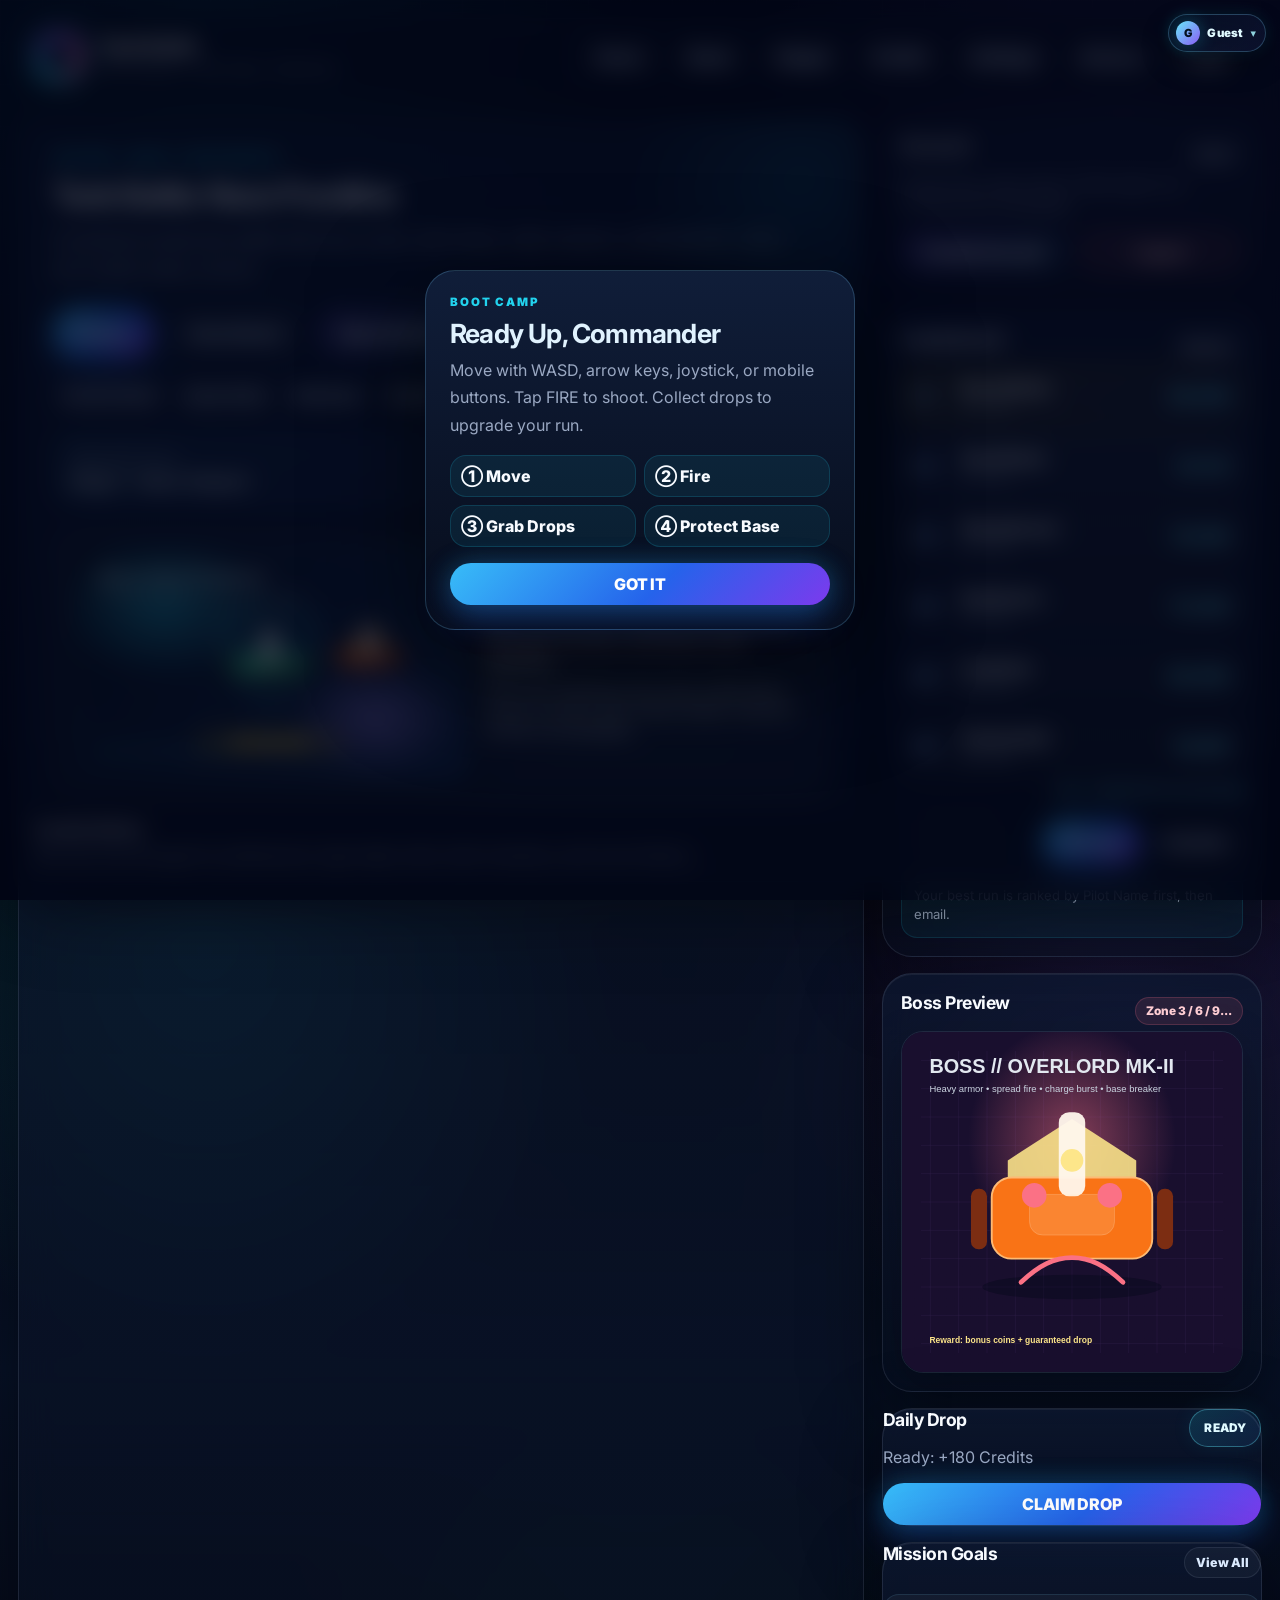
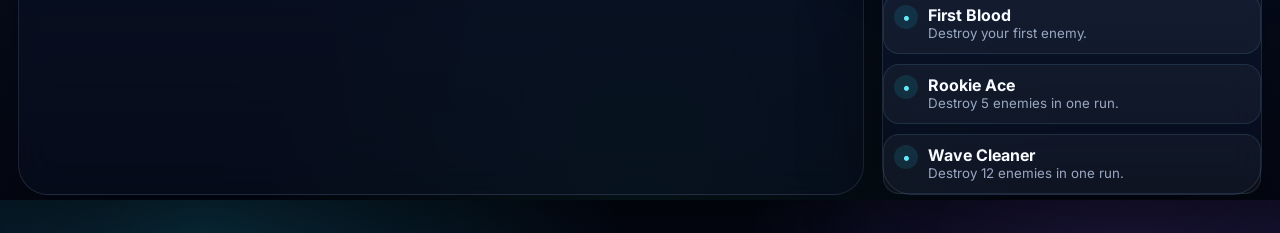
==== commit f2501ad6: "update game v6" ====
--- a/index.html
+++ b/index.html
@@ -2,7 +2,7 @@
 <html lang="en">
 <head>
   <meta charset="UTF-8" />
-  <meta name="viewport" content="width=device-width, initial-scale=1.0" />
+  <meta name="viewport" content="width=device-width, initial-scale=1.0, viewport-fit=cover" />
   <title>Tank Battle: Neon Frontline</title>
   <link rel="preconnect" href="https://fonts.googleapis.com">
   <link rel="preconnect" href="https://fonts.gstatic.com" crossorigin>
@@ -90,6 +90,13 @@
                 <button id="refreshLeaderboardBtn" class="btn mini ghost">Refresh</button>
               </div>
               <div id="leaderboardList" class="leaderboard-list"></div>
+              <div class="leaderboard-live-meta">
+                <span id="leaderboardLiveMeta">LIVE • updates every 10s</span>
+              </div>
+              <div class="leaderboard-rules">
+                <strong>Score Rules</strong>
+                <p>Enemy KO +100 · Heavy hit bonus +16 · Boss KO gives bonus score · EMP clears count as KOs. Your best run is ranked by Pilot Name first, then email.</p>
+              </div>
             </div>
 
             <div class="glass-card boss-preview-card">
@@ -124,12 +131,44 @@
 
       <section id="page-auth" class="page" aria-label="Account Page">
         <div class="center-wrap narrow">
-          <div class="glass-card auth-card">
+          <div class="glass-card auth-card upgraded-auth-card">
             <div class="card-header-row">
-              <h2>Create Pilot ID</h2>
+              <div>
+                <div class="eyebrow">Pilot Access</div>
+                <h2 id="authModeTitle">Create Pilot ID</h2>
+              </div>
               <button class="btn mini ghost" data-nav="home">Back</button>
             </div>
+            <p id="authModeHint" class="muted auth-mode-hint">Create a new pilot profile. Your progress, Credits, skins, achievements, and stage stars will be saved under this email.</p>
+
+            <div class="auth-mode-tabs" role="tablist" aria-label="Account mode">
+              <button id="authRegisterTab" type="button" class="auth-mode-tab active">Create Account</button>
+              <button id="authLoginTab" type="button" class="auth-mode-tab">Sign In</button>
+              <button id="authGuestTab" type="button" class="auth-mode-tab">Guest Run</button>
+            </div>
+
             <form id="loginForm" class="form-stack">
+              <div id="registerExtraFields" class="register-extra-fields">
+                <div class="form-grid">
+                  <label>
+                    <span>Pilot Name</span>
+                    <input id="pilotNameInput" type="text" placeholder="Your callsign" maxlength="24" />
+                  </label>
+                  <label>
+                    <span>Country</span>
+                    <input id="pilotCountryInput" type="text" placeholder="US" maxlength="32" value="US" />
+                  </label>
+                  <label>
+                    <span>First Name</span>
+                    <input id="pilotFirstNameInput" type="text" placeholder="First name" maxlength="32" />
+                  </label>
+                  <label>
+                    <span>Last Name</span>
+                    <input id="pilotLastNameInput" type="text" placeholder="Last name" maxlength="32" />
+                  </label>
+                </div>
+              </div>
+
               <label>
                 <span>Pilot Email</span>
                 <input id="loginEmail" type="email" placeholder="you@example.com" required />
@@ -138,16 +177,26 @@
                 <span>Access Code</span>
                 <input id="loginPassword" type="password" placeholder="6+ characters" required minlength="6" />
               </label>
-              <div class="action-grid two">
-                <button type="submit" class="btn neon">Create Account</button>
-                <button id="guestLoginBtn" type="button" class="btn secondary">Guest Run</button>
+              <label id="confirmPasswordWrap">
+                <span>Confirm Access Code</span>
+                <input id="loginConfirmPassword" type="password" placeholder="Repeat access code" minlength="6" />
+              </label>
+
+              <div id="authMessage" class="auth-message hidden" role="status"></div>
+
+              <div class="action-grid two auth-main-actions">
+                <button id="createAccountBtn" type="submit" class="btn neon" data-auth-action="register">Create Account</button>
+                <button id="signInBtn" type="button" class="btn secondary">Sign In</button>
               </div>
             </form>
-            <!-- <div class="divider">or continue with</div> -->
-            <!-- <div class="action-grid two">
-              <button id="googleLoginBtn" class="btn social">Google</button>
-              <button id="appleLoginBtn" class="btn social">Apple</button>
-            </div> -->
+
+            <div class="guest-access-card">
+              <div>
+                <strong>Try as Guest</strong>
+                <p>Guest mode is limited to Zone 1. Create a Pilot ID to save progress and unlock the full campaign.</p>
+              </div>
+              <button id="guestLoginBtn" type="button" class="btn ghost">Guest Run</button>
+            </div>
           </div>
         </div>
       </section>
@@ -210,6 +259,7 @@
 
           <div class="glass-card canvas-wrap" id="canvasWrap">
             <canvas id="gameCanvas" width="1040" height="700" aria-label="Tank Battle Game Canvas"></canvas>
+            <button id="mobileLobbyFloatBtn" class="mobile-lobby-float" aria-label="Back to Lobby">HQ</button>
             <div class="mobile-hud" aria-label="Mobile Status Bar">
               <div class="mobile-hud-chip"><span>HP</span><strong id="hudMobileHp">100</strong></div>
               <div class="mobile-hud-chip"><span>Score</span><strong id="hudMobileScore">0</strong></div>
@@ -217,7 +267,7 @@
               <div class="mobile-hud-chip"><span>Stage</span><strong id="hudMobileStage">1</strong></div>
               <button id="mobileNewGameBtn" class="mobile-mini-btn" aria-label="Restart">NEW</button>
               <button id="mobileFullscreenBtn" class="mobile-mini-btn highlight" aria-label="Enter Fullscreen">FULL</button>
-              <button id="mobileLobbyBtn" class="mobile-mini-btn lobby" data-nav="home" aria-label="Back to Lobby">LOBBY</button>
+              <button id="mobileLobbyBtn" class="mobile-mini-btn lobby" data-nav="home" aria-label="Back to Lobby">HQ</button>
             </div>
 
             <div class="touch-controls" aria-label="Mobile Touch Controls">
@@ -554,19 +604,51 @@
       </section>
 
       <section id="page-legal" class="page" aria-label="Legal Page">
-        <div class="center-wrap wide legal-wrap">
-          <div class="glass-card legal-card">
-            <div class="card-header-row"><h2>Privacy Policy</h2><button class="btn mini ghost" data-nav="home">Back</button></div>
-            <p>We use local account data to save gameplay progress, preferences, inventory, skins, and score history on this device.</p>
-            <p>Accessibility settings and child mode are provided to support safer, clearer gameplay experiences.</p>
-          </div>
-          <div class="glass-card legal-card">
-            <h2>Terms of Service</h2>
-            <p>Players may play as a guest or sign in with a local account. Optional Credit purchases may redirect to a secure third-party checkout provider.</p>
-            <p>Use of the project is at your own discretion. Scores, skins, and item inventory are stored locally unless child mode is enabled.</p>
-          </div>
-        </div>
-      </section>
+      <div class="page-shell legal-shell">
+        <div class="section-heading">
+          <span class="eyebrow">PLAYER TERMS</span>
+          <h2>Legal Center</h2>
+          <p class="muted">Clear rules for fair play, in-game Credits, privacy, and account safety.</p>
+        </div>
+
+        <div class="legal-grid">
+          <article class="glass-card legal-card">
+            <h3>Launch Policy</h3>
+            <p>Tank Battle is an arcade combat game built for fair competitive play. Your progress, Credits, skins, items, achievements, and leaderboard records are saved to the active Pilot account on this browser.</p>
+            <p>Do not exploit bugs, modify game files for unfair score gains, automate gameplay, or bypass payment and reward systems.</p>
+          </article>
+
+          <article class="glass-card legal-card">
+            <h3>Payments & Credits</h3>
+            <p>Credits are digital in-game currency used to unlock Coin Packs, Battle Gear, weapon supplies, bundles, and cosmetic tank skins. Credits have no cash value and cannot be transferred or exchanged for real money.</p>
+            <p>Payments are processed through a secure third-party checkout. Credits are delivered only after a successful payment return is verified for the active Pilot account.</p>
+          </article>
+
+          <article class="glass-card legal-card">
+            <h3>Fair Play & Rankings</h3>
+            <p>Leaderboard scores are based on your best verified run. Score comes from enemy eliminations, Boss defeats, stage completion, survival efficiency, and clean mission performance.</p>
+            <p>If a score appears to be generated by tampering, automation, or payment abuse, it may be removed from the ranking list.</p>
+          </article>
+
+          <article class="glass-card legal-card">
+            <h3>Privacy & Account Data</h3>
+            <p>Registration information such as Pilot Email, Pilot Name, Country, and game progress is stored locally in the browser. Do not use sensitive personal passwords for this local game account.</p>
+            <p>You can update Pilot Name and Access Code in Profile. Logging out does not delete your saved progress.</p>
+          </article>
+
+          <article class="glass-card legal-card">
+            <h3>Guest Mode</h3>
+            <p>Guest Mode allows limited access to the first zone. To save long-term progress and unlock the full campaign, create a Pilot account or sign in with an existing Pilot Email.</p>
+          </article>
+
+          <article class="glass-card legal-card">
+            <h3>Cookie Notice</h3>
+            <p>This game uses local browser storage to remember settings, account progress, purchases, and leaderboard records. Clearing browser storage may remove local progress.</p>
+          </article>
+        </div>
+      </div>
+
+    </section>
     </main>
   </div>
 
@@ -632,5 +714,6 @@
   <script src="./js/game.js"></script>
   <script src="./js/ui.js"></script>
   <script src="./js/app.js"></script>
+  <div id="achievementToastStack" class="achievement-toast-stack"></div>
 </body>
 </html>
--- a/css/style.css
+++ b/css/style.css
@@ -693,3 +693,257 @@
 }
 .checkout-launch-card strong{display:block;color:#f8fafc;font-size:.98rem;margin:4px 0 3px}.checkout-launch-card small{display:block;color:#94a3b8;line-height:1.35}.checkout-lock{display:inline-flex;align-items:center;gap:6px;color:#a5f3fc;font-size:.72rem;font-weight:950;letter-spacing:.10em;text-transform:uppercase}.checkout-lock::before{content:'🔒';font-size:.8rem}.action-grid.one{display:grid;grid-template-columns:1fr;gap:10px}.payment-modal-open{overflow:hidden}.checkout-modal-card{width:min(94vw,520px);max-height:min(92vh,760px);overflow:auto;background:radial-gradient(circle at 20% 0%,rgba(34,211,238,.10),transparent 36%),linear-gradient(180deg,rgba(15,23,42,.98),rgba(2,6,23,.98));border-color:rgba(125,211,252,.22)}.payment-modal-close{position:absolute;right:14px;top:14px;width:38px;height:38px;border-radius:999px;border:1px solid rgba(148,163,184,.18);background:rgba(255,255,255,.06);color:#e2e8f0;font-size:1.25rem;font-weight:900;cursor:pointer}.payment-modal-close:hover{border-color:rgba(34,211,238,.42);background:rgba(34,211,238,.10)}.checkout-modal-kicker{text-align:center;color:#67e8f9;font-size:.72rem;font-weight:950;letter-spacing:.16em;text-transform:uppercase;margin-bottom:6px}.modal-payment-methods{grid-template-columns:repeat(3,minmax(0,1fr));margin:14px 0}.modal-payment-form{margin-top:12px}.modal-payment-form label{min-width:0}.secure-pay-btn:disabled,.secure-cancel-btn:disabled{opacity:.65;cursor:not-allowed;filter:saturate(.7)}
 @media(max-width:760px){.checkout-launch-card{grid-template-columns:1fr}.checkout-launch-card .btn{width:100%}.modal-payment-methods{grid-template-columns:1fr}.checkout-modal-card{width:calc(100vw - 24px);padding:22px 16px 18px}.secure-payment-summary{align-items:flex-start;flex-direction:column}.payment-modal{padding:12px}}
+
+/* V8.11 mobile fit + cleaner in-game controls */
+@media (max-width:720px){
+  html,body{width:100%;min-height:100%;overflow-x:hidden;-webkit-text-size-adjust:100%;touch-action:manipulation;}
+  body[data-page="game"]{background:#030815;overscroll-behavior:none;}
+  body[data-page="game"] .app-shell{padding:0;width:100vw;max-width:100vw;min-height:100svh;}
+  body[data-page="game"] .page-stack{padding:0;width:100vw;}
+  body[data-page="game"] .game-layout{display:grid;grid-template-rows:auto 1fr;min-height:100svh;width:100vw;overflow:hidden;}
+  body[data-page="game"] .canvas-wrap{
+    width:100vw;height:100svh;min-height:100svh;border:0;border-radius:0;padding:calc(54px + env(safe-area-inset-top)) 8px calc(118px + env(safe-area-inset-bottom));
+    background:radial-gradient(circle at 50% 0%,rgba(34,211,238,.10),transparent 38%),#030815;
+    display:flex;align-items:flex-start;justify-content:center;box-shadow:none;overflow:hidden;
+  }
+  body[data-page="game"] .canvas-wrap::before{left:8px;right:8px;top:calc(54px + env(safe-area-inset-top));height:min(calc((100vw - 16px) * .673),54svh);border-radius:18px;}
+  body[data-page="game"] #gameCanvas{
+    width:calc(100vw - 16px)!important;height:auto!important;aspect-ratio:1040/700!important;max-height:54svh!important;min-height:0!important;object-fit:contain;border-radius:18px;margin:0 auto;display:block;
+  }
+  body[data-page="game"] .mobile-hud{position:absolute;left:8px;right:8px;top:calc(8px + env(safe-area-inset-top));display:grid!important;grid-template-columns:repeat(4,minmax(0,1fr)) 44px 44px;gap:5px;z-index:30;max-width:none;overflow:visible;}
+  body[data-page="game"] .mobile-hud-chip{min-width:0;padding:6px 6px;border-radius:13px;background:rgba(3,10,23,.78);border:1px solid rgba(125,211,252,.18);box-shadow:0 8px 20px rgba(0,0,0,.22);}
+  body[data-page="game"] .mobile-hud-chip span{font-size:.47rem;letter-spacing:.08em;}
+  body[data-page="game"] .mobile-hud-chip strong{font-size:.78rem;}
+  body[data-page="game"] .mobile-mini-btn{height:34px;border-radius:13px;padding:0 6px;font-size:.62rem;letter-spacing:.02em;}
+  body[data-page="game"] .mobile-mini-btn.lobby{display:block;background:rgba(15,23,42,.72);border:1px solid rgba(125,211,252,.24);color:#dffaff;box-shadow:0 8px 20px rgba(0,0,0,.20);}
+  body[data-page="game"] .touch-controls{position:absolute;left:0;right:0;bottom:calc(14px + env(safe-area-inset-bottom));z-index:28;display:flex;align-items:flex-end;justify-content:space-between;padding:0 18px;pointer-events:none;}
+  body[data-page="game"] .joystick-zone,body[data-page="game"] .mobile-action-stack{pointer-events:auto;}
+  body[data-page="game"] .joystick-zone{width:104px!important;height:104px!important;}
+  body[data-page="game"] .touch-action-btn.fire{width:72px!important;height:72px!important;}
+  body[data-page="game"] .touch-action-btn.pause{width:48px!important;height:48px!important;}
+  body[data-page="game"] .quick-item-rail{top:calc(70px + env(safe-area-inset-top));right:8px;width:48px;padding:5px;border-radius:18px;background:rgba(3,10,23,.28);border:1px dashed rgba(125,211,252,.28);z-index:24;}
+  body[data-page="game"] .quick-item-btn{min-height:44px;border-radius:14px;padding:4px 3px;}
+}
+@media (max-width:430px){
+  body[data-page="game"] .mobile-hud{grid-template-columns:repeat(4,minmax(0,1fr)) 42px;}
+  body[data-page="game"] .mobile-mini-btn.highlight{grid-column:5;grid-row:1;}
+  body[data-page="game"] .mobile-mini-btn.lobby{grid-column:5;grid-row:2;margin-top:-2px;}
+  body[data-page="game"] .mobile-mini-btn:not(.highlight):not(.lobby){display:none;}
+  body[data-page="game"] .canvas-wrap{padding-top:calc(56px + env(safe-area-inset-top));padding-bottom:calc(112px + env(safe-area-inset-bottom));}
+  body[data-page="game"] #gameCanvas{max-height:52svh!important;}
+  body[data-page="game"] .joystick-zone{width:96px!important;height:96px!important;}
+  body[data-page="game"] .touch-action-btn.fire{width:68px!important;height:68px!important;}
+  body[data-page="game"] .quick-item-rail{width:46px;top:calc(76px + env(safe-area-inset-top));}
+}
+@media (max-width:900px) and (orientation:landscape){
+  body[data-page="game"] .canvas-wrap{padding:calc(8px + env(safe-area-inset-top)) 122px calc(8px + env(safe-area-inset-bottom));align-items:center;}
+  body[data-page="game"] #gameCanvas{width:min(calc(100vw - 250px),calc((100svh - 16px) * 1.486))!important;max-height:calc(100svh - 16px)!important;}
+  body[data-page="game"] .canvas-wrap::before{display:none;}
+  body[data-page="game"] .mobile-hud{left:10px;right:auto;top:calc(10px + env(safe-area-inset-top));width:104px;grid-template-columns:1fr;}
+  body[data-page="game"] .mobile-hud-chip{padding:5px 7px;}
+  body[data-page="game"] .mobile-hud-chip span{display:inline;margin-right:4px;}
+  body[data-page="game"] .mobile-mini-btn{width:100%;height:30px;}
+  body[data-page="game"] .touch-controls{inset:auto 0 calc(10px + env(safe-area-inset-bottom)) 0;padding:0 16px;}
+  body[data-page="game"] .quick-item-rail{top:calc(10px + env(safe-area-inset-top));right:10px;width:54px;}
+}
+
+/* Account form three-action layout */
+.action-grid.three{display:grid;grid-template-columns:repeat(3,minmax(0,1fr));gap:10px}
+@media(max-width:560px){.action-grid.three{grid-template-columns:1fr}.auth-card .btn{width:100%}}
+
+
+/* V9 auth polish */
+.upgraded-auth-card{position:relative;overflow:hidden}
+.auth-mode-hint{line-height:1.6;margin:10px 0 16px}
+.auth-mode-tabs{display:grid;grid-template-columns:repeat(3,minmax(0,1fr));gap:8px;margin:16px 0;padding:6px;border-radius:999px;background:rgba(2,6,23,.36);border:1px solid rgba(148,163,184,.12)}
+.auth-mode-tab{border:0;border-radius:999px;padding:10px 10px;background:transparent;color:#94a3b8;font-weight:900;cursor:pointer;transition:.18s ease}
+.auth-mode-tab:hover{color:#e0f2fe;background:rgba(255,255,255,.05)}
+.auth-mode-tab.active{color:white;background:linear-gradient(135deg,#38bdf8,#2563eb 55%,#7c3aed);box-shadow:0 10px 24px rgba(37,99,235,.28)}
+.register-extra-fields{display:block}
+.register-extra-fields.hidden,#confirmPasswordWrap.hidden{display:none!important}
+.auth-message{padding:11px 13px;border-radius:16px;background:rgba(34,211,238,.09);border:1px solid rgba(34,211,238,.22);color:#a5f3fc;font-weight:850;line-height:1.45}
+.auth-message.error{background:rgba(248,113,113,.10);border-color:rgba(248,113,113,.25);color:#fecaca}
+.guest-access-card{margin-top:16px;display:flex;align-items:center;justify-content:space-between;gap:14px;padding:14px;border-radius:20px;background:rgba(255,255,255,.04);border:1px dashed rgba(148,163,184,.22)}
+.guest-access-card p{margin:4px 0 0;color:#94a3b8;font-size:.86rem;line-height:1.45}
+.auth-main-actions{margin-top:2px}
+@media(max-width:560px){.auth-mode-tabs{grid-template-columns:1fr;border-radius:22px}.guest-access-card{align-items:stretch;flex-direction:column}.auth-main-actions{grid-template-columns:1fr!important}}
+
+
+/* V9.2 Mobile HQ and leaderboard polish */
+.mobile-lobby-float{display:none}
+.leaderboard-row{display:flex;align-items:center;justify-content:space-between;gap:12px;padding:11px 13px;border-radius:16px;background:rgba(255,255,255,.045);border:1px solid rgba(148,163,184,.11);box-shadow:inset 0 1px 0 rgba(255,255,255,.04)}
+.leaderboard-row strong{flex:1;min-width:0;overflow:hidden;text-overflow:ellipsis;white-space:nowrap;color:#f8fafc;font-weight:900}
+.leaderboard-row em{font-style:normal;color:#67e8f9;font-weight:950}
+.leaderboard-row:nth-child(1){border-color:rgba(250,204,21,.36);background:linear-gradient(135deg,rgba(250,204,21,.12),rgba(255,255,255,.035));box-shadow:0 0 18px rgba(250,204,21,.13)}
+.leaderboard-row:nth-child(2){border-color:rgba(226,232,240,.25)}
+.leaderboard-row:nth-child(3){border-color:rgba(251,146,60,.25)}
+.leaderboard-row span{width:34px;color:#93c5fd;font-weight:900}
+@media(max-width:720px){
+  body[data-page="game"] .mobile-lobby-float{display:flex;position:absolute;left:10px;top:calc(52px + env(safe-area-inset-top));z-index:36;align-items:center;justify-content:center;width:48px;height:34px;border-radius:14px;border:1px solid rgba(125,211,252,.28);background:rgba(5,12,28,.62);color:#e0f2fe;font-size:.68rem;font-weight:950;letter-spacing:.08em;box-shadow:0 8px 22px rgba(0,0,0,.24);backdrop-filter:blur(10px)}
+  body[data-page="game"] .mobile-lobby-float:active{transform:scale(.96)}
+  body[data-page="game"] .mobile-mini-btn.lobby{display:none!important}
+}
+@media(min-width:721px){.mobile-lobby-float{display:none!important}}
+
+
+/* V9.3 HQ placement + live leaderboard refinement */
+@media(max-width:720px){
+  body[data-page="game"] .mobile-lobby-float{
+    display:none!important;
+  }
+  body[data-page="game"] .mobile-mini-btn.lobby{
+    display:flex!important;
+    align-items:center;
+    justify-content:center;
+    min-width:56px;
+    height:38px;
+    padding:8px 10px;
+    border-radius:15px;
+    background:linear-gradient(135deg,rgba(14,165,233,.22),rgba(99,102,241,.16));
+    border:1px solid rgba(125,211,252,.36);
+    color:#e0f2fe;
+    box-shadow:0 8px 22px rgba(0,0,0,.22), inset 0 1px 0 rgba(255,255,255,.08);
+    backdrop-filter:blur(12px);
+    letter-spacing:.04em;
+  }
+  body[data-page="game"] .mobile-hud{
+    max-width:calc(100% - 14px);
+    padding-right:2px;
+  }
+}
+
+.leaderboard-live-meta{
+  display:flex;
+  justify-content:flex-end;
+  margin:8px 0 10px;
+  color:#67e8f9;
+  font-size:.72rem;
+  font-weight:900;
+  letter-spacing:.08em;
+  text-transform:uppercase;
+}
+.leaderboard-rules{
+  margin-top:10px;
+  padding:12px;
+  border-radius:16px;
+  background:rgba(34,211,238,.06);
+  border:1px solid rgba(34,211,238,.14);
+}
+.leaderboard-rules strong{
+  display:block;
+  color:#e0f2fe;
+  margin-bottom:5px;
+}
+.leaderboard-rules p{
+  margin:0;
+  color:#94a3b8;
+  line-height:1.5;
+  font-size:.82rem;
+}
+.leaderboard-row small{
+  display:block;
+  margin-top:2px;
+  font-size:.7rem;
+  color:#94a3b8;
+  font-weight:700;
+}
+
+
+/* V9.4 HQ mobile visibility fix */
+@media(max-width:720px){
+  #mobileLobbyBtn{
+    display:flex !important;
+    position:absolute;
+    top:14px;
+    right:14px;
+    z-index:80;
+    width:58px;
+    height:38px;
+    border-radius:14px;
+    align-items:center;
+    justify-content:center;
+    background:linear-gradient(135deg,rgba(6,182,212,.20),rgba(99,102,241,.18));
+    border:1px solid rgba(125,211,252,.32);
+    color:#e0f2fe;
+    font-size:.72rem;
+    font-weight:900;
+    letter-spacing:.06em;
+    box-shadow:0 8px 20px rgba(0,0,0,.28);
+    backdrop-filter:blur(10px);
+  }
+
+  .mobile-hud{
+    padding-right:72px !important;
+  }
+
+  #mobileLobbyFloatBtn{
+    display:none !important;
+  }
+}
+
+
+/* V9.5 Legal visibility + subtle mobile HQ placement */
+.legal-shell .section-heading{
+  margin-bottom:18px;
+}
+.legal-grid{
+  display:grid;
+  grid-template-columns:repeat(2,minmax(0,1fr));
+  gap:16px;
+}
+.legal-card{
+  padding:18px;
+}
+.legal-card h3{
+  margin:0 0 10px;
+  color:#f8fafc;
+}
+.legal-card p{
+  margin:0 0 10px;
+  color:#a8b3c7;
+  line-height:1.62;
+}
+.legal-card p:last-child{
+  margin-bottom:0;
+}
+
+@media(max-width:860px){
+  .legal-grid{
+    grid-template-columns:1fr;
+  }
+}
+
+@media(max-width:720px){
+  #mobileLobbyFloatBtn{
+    display:none!important;
+  }
+
+  body[data-page="game"] #mobileLobbyBtn.mobile-mini-btn.lobby{
+    display:flex!important;
+    position:static!important;
+    width:auto!important;
+    min-width:48px!important;
+    height:auto!important;
+    padding:8px 10px!important;
+    margin-left:auto!important;
+    border-radius:14px!important;
+    background:rgba(15,23,42,.66)!important;
+    border:1px solid rgba(125,211,252,.22)!important;
+    color:#bfdbfe!important;
+    font-size:.68rem!important;
+    font-weight:900!important;
+    letter-spacing:.06em!important;
+    box-shadow:none!important;
+    backdrop-filter:blur(10px)!important;
+  }
+
+  body[data-page="game"] #mobileLobbyBtn.mobile-mini-btn.lobby:active{
+    transform:scale(.96);
+    background:rgba(14,165,233,.18)!important;
+  }
+
+  body[data-page="game"] .mobile-hud{
+    padding-right:0!important;
+    align-items:flex-start!important;
+  }
+}
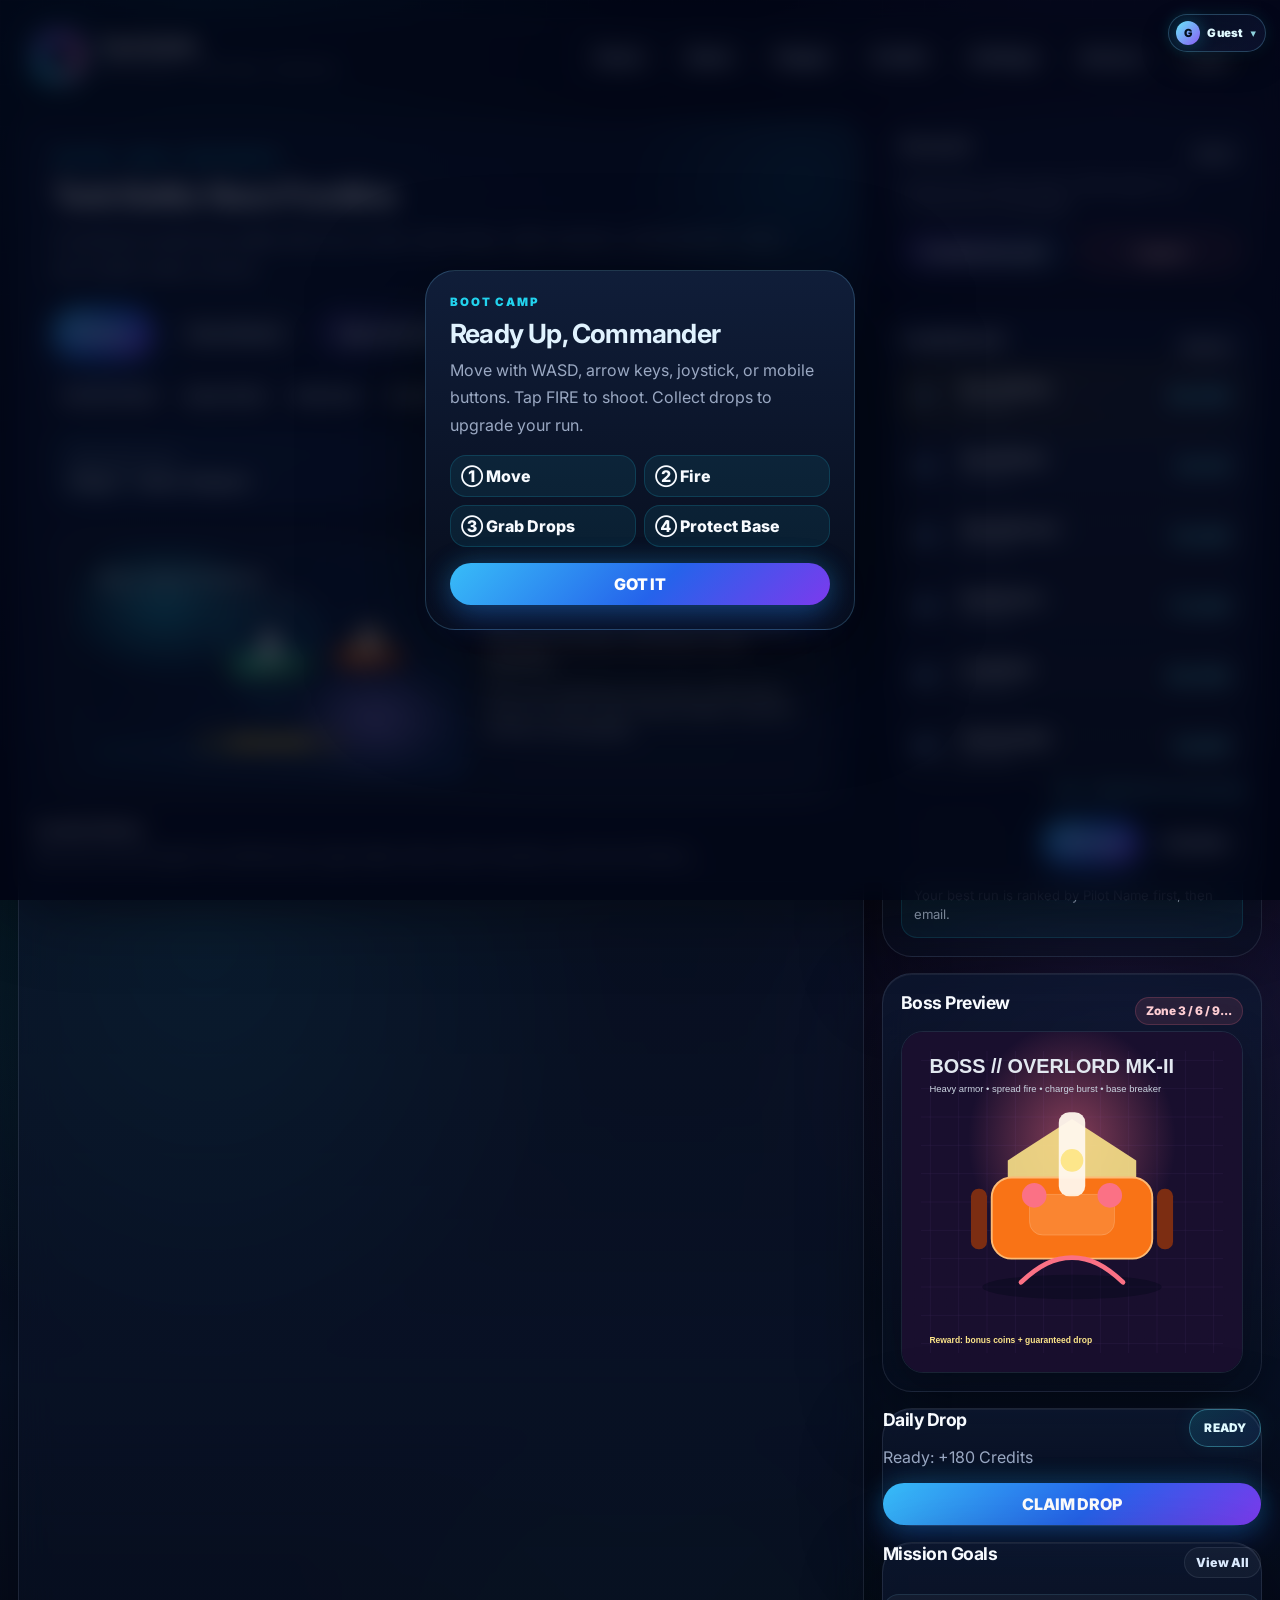
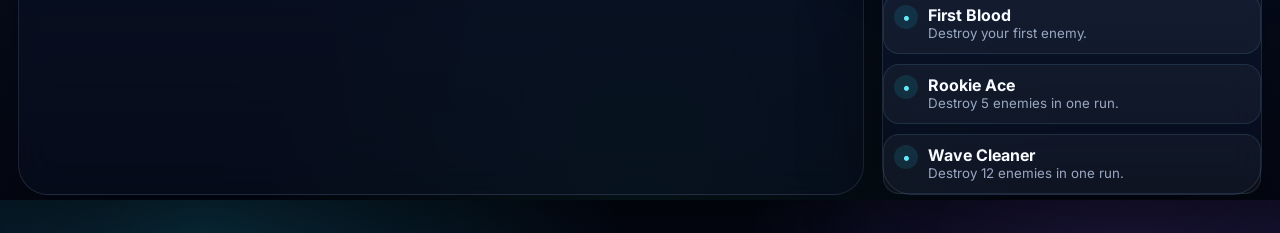
==== commit 9184bd58: "Add legal policy cards and modal windows" ====
--- a/index.html
+++ b/index.html
@@ -184,6 +184,13 @@
 
               <div id="authMessage" class="auth-message hidden" role="status"></div>
 
+              <p class="legal-consent-note">
+                By creating an account, you agree to the
+                <button type="button" class="legal-text-button" data-legal-policy="agreement">User Agreement</button>
+                and acknowledge the
+                <button type="button" class="legal-text-button" data-legal-policy="privacy">Privacy Policy</button>.
+              </p>
+
               <div class="action-grid two auth-main-actions">
                 <button id="createAccountBtn" type="submit" class="btn neon" data-auth-action="register">Create Account</button>
                 <button id="signInBtn" type="button" class="btn secondary">Sign In</button>
@@ -608,48 +615,116 @@
         <div class="section-heading">
           <span class="eyebrow">PLAYER TERMS</span>
           <h2>Legal Center</h2>
-          <p class="muted">Clear rules for fair play, in-game Credits, privacy, and account safety.</p>
-        </div>
-
-        <div class="legal-grid">
-          <article class="glass-card legal-card">
-            <h3>Launch Policy</h3>
-            <p>Tank Battle is an arcade combat game built for fair competitive play. Your progress, Credits, skins, items, achievements, and leaderboard records are saved to the active Pilot account on this browser.</p>
-            <p>Do not exploit bugs, modify game files for unfair score gains, automate gameplay, or bypass payment and reward systems.</p>
-          </article>
-
-          <article class="glass-card legal-card">
-            <h3>Payments & Credits</h3>
-            <p>Credits are digital in-game currency used to unlock Coin Packs, Battle Gear, weapon supplies, bundles, and cosmetic tank skins. Credits have no cash value and cannot be transferred or exchanged for real money.</p>
-            <p>Payments are processed through a secure third-party checkout. Credits are delivered only after a successful payment return is verified for the active Pilot account.</p>
-          </article>
-
-          <article class="glass-card legal-card">
-            <h3>Fair Play & Rankings</h3>
-            <p>Leaderboard scores are based on your best verified run. Score comes from enemy eliminations, Boss defeats, stage completion, survival efficiency, and clean mission performance.</p>
-            <p>If a score appears to be generated by tampering, automation, or payment abuse, it may be removed from the ranking list.</p>
-          </article>
-
-          <article class="glass-card legal-card">
-            <h3>Privacy & Account Data</h3>
-            <p>Registration information such as Pilot Email, Pilot Name, Country, and game progress is stored locally in the browser. Do not use sensitive personal passwords for this local game account.</p>
-            <p>You can update Pilot Name and Access Code in Profile. Logging out does not delete your saved progress.</p>
-          </article>
-
-          <article class="glass-card legal-card">
-            <h3>Guest Mode</h3>
-            <p>Guest Mode allows limited access to the first zone. To save long-term progress and unlock the full campaign, create a Pilot account or sign in with an existing Pilot Email.</p>
-          </article>
-
-          <article class="glass-card legal-card">
-            <h3>Cookie Notice</h3>
-            <p>This game uses local browser storage to remember settings, account progress, purchases, and leaderboard records. Clearing browser storage may remove local progress.</p>
-          </article>
+          <p class="muted">Please read these terms carefully. They explain how the game handles your data, your use of the service, and purchases of digital Credits.</p>
+          <p class="legal-effective-date">Effective date: July 30, 2026</p>
+        </div>
+
+        <div class="legal-policy-grid">
+          <button type="button" class="glass-card legal-policy-card" data-legal-policy="privacy">
+            <span class="legal-policy-icon">01</span>
+            <span class="legal-policy-copy">
+              <span class="eyebrow">DATA & PRIVACY</span>
+              <strong>Privacy Policy</strong>
+              <small>How account details, game progress, browser storage, and payment information are handled.</small>
+            </span>
+            <span class="legal-policy-action">View Policy <b aria-hidden="true">→</b></span>
+          </button>
+
+          <button type="button" class="glass-card legal-policy-card" data-legal-policy="agreement">
+            <span class="legal-policy-icon">02</span>
+            <span class="legal-policy-copy">
+              <span class="eyebrow">RULES OF PLAY</span>
+              <strong>User Agreement</strong>
+              <small>Account responsibilities, fair-play rules, virtual Credits, payments, and service terms.</small>
+            </span>
+            <span class="legal-policy-action">View Terms <b aria-hidden="true">→</b></span>
+          </button>
+
+          <button type="button" class="glass-card legal-policy-card" data-legal-policy="refund">
+            <span class="legal-policy-icon">03</span>
+            <span class="legal-policy-copy">
+              <span class="eyebrow">PURCHASE SUPPORT</span>
+              <strong>Refund Policy</strong>
+              <small>Refund eligibility, used digital content, request details, and payment-provider rules.</small>
+            </span>
+            <span class="legal-policy-action">View Policy <b aria-hidden="true">→</b></span>
+          </button>
         </div>
       </div>
 
     </section>
     </main>
+  </div>
+
+  <div id="legalPolicyModal" class="legal-policy-modal hidden" aria-hidden="true">
+    <div class="legal-policy-backdrop" data-close-legal-policy></div>
+    <div class="legal-policy-window" role="dialog" aria-modal="true" aria-labelledby="legalPolicyTitle">
+      <div class="legal-policy-window-header">
+        <div>
+          <span id="legalPolicyKicker" class="eyebrow">PLAYER TERMS</span>
+          <h2 id="legalPolicyTitle">Policy</h2>
+          <span class="legal-policy-date">Effective July 30, 2026</span>
+        </div>
+        <button id="closeLegalPolicyBtn" class="legal-policy-close" type="button" aria-label="Close policy">×</button>
+      </div>
+      <div id="legalPolicyBody" class="legal-policy-body"></div>
+      <div class="legal-policy-window-footer">
+        <span>Tank Battle: Neon Frontline</span>
+        <button type="button" class="btn neon" data-close-legal-policy>Done</button>
+      </div>
+    </div>
+  </div>
+
+  <div id="legalPolicyTemplates" class="hidden" aria-hidden="true">
+    <article data-policy-content="privacy">
+      <p>This Privacy Policy explains what information Tank Battle: Neon Frontline ("the Game", "we", "us") processes when you play, create a Pilot account, or make a purchase.</p>
+      <h4>1. Information we process</h4>
+      <ul>
+        <li><strong>Account information:</strong> Pilot name, first and last name, email address, country, and access code entered during registration.</li>
+        <li><strong>Game information:</strong> progress, scores, achievements, selected stages, settings, inventory, Credits, skins, purchase records, and leaderboard results.</li>
+        <li><strong>Payment information:</strong> selected Credit Pack, transaction identifier, payment status, and billing contact details needed to begin checkout. Full card or wallet credentials are handled by the third-party payment provider and are not stored by the Game.</li>
+        <li><strong>Device storage:</strong> the Game uses browser local storage to remember account state, preferences, progress, and purchase delivery status.</li>
+      </ul>
+      <h4>2. How information is used</h4>
+      <p>We use this information to provide and save gameplay, authenticate Pilot accounts, deliver digital purchases, maintain rankings, prevent fraud or abuse, respond to support and refund requests, and improve service reliability.</p>
+      <h4>3. Storage, sharing, and retention</h4>
+      <p>Account and gameplay information is primarily stored locally in your browser. Payment-related information may be sent to the payment provider to process and verify a transaction. We do not sell personal information. Information may also be disclosed when required by law, to protect users or the service, or as part of a business transfer.</p>
+      <p>Locally stored information remains until you clear browser data or use an available deletion control. Transaction records may be retained by the payment provider under its own legal and security obligations.</p>
+      <h4>4. Your choices and rights</h4>
+      <p>You may update profile details in the Profile page, decline optional local storage through the cookie notice, or clear the Game's browser data through your browser settings. Depending on your location, you may also have rights to access, correct, delete, restrict, or object to certain processing.</p>
+      <h4>5. Children, security, and changes</h4>
+      <p>The Game is not intended for children below the minimum digital-consent age in their region without permission from a parent or guardian. We use reasonable safeguards, but no local storage or internet transmission is completely secure. We may update this policy when the Game or applicable requirements change.</p>
+    </article>
+
+    <article data-policy-content="agreement">
+      <p>By accessing or using the Game, creating a Pilot account, or buying Credits, you agree to this User Agreement. If you do not agree, do not use the Game or make a purchase.</p>
+      <h4>1. Account responsibilities</h4>
+      <p>You must provide accurate information, keep your access code secure, and remain responsible for activity on your device and Pilot account. Do not reuse a sensitive password because this version stores account information locally in the browser. Guest Mode may be limited and clearing browser data may permanently remove local progress.</p>
+      <h4>2. License and acceptable use</h4>
+      <p>We grant you a limited, personal, non-exclusive, non-transferable, revocable license to use the Game for entertainment. You may not cheat, automate play, manipulate scores, exploit bugs, reverse engineer protected systems, interfere with the service, impersonate another person, harass others, or bypass account, reward, or payment controls.</p>
+      <h4>3. Virtual Credits and digital items</h4>
+      <p>Credits, skins, gear, bundles, achievements, and other virtual items are licensed digital content, not money or property. They have no cash value, cannot be transferred outside the Game, and may not be sold or exchanged for real currency. Prices, pack contents, availability, and game balance may change where permitted by law.</p>
+      <h4>4. Payments</h4>
+      <p>Purchases are processed by a third-party payment provider. You authorize the displayed charge and confirm that you are permitted to use the selected payment method. Credits are delivered only after the payment result is verified for the active Pilot account. Taxes, exchange rates, bank charges, and provider terms may apply.</p>
+      <h4>5. Enforcement and service changes</h4>
+      <p>We may remove invalid scores, reverse improperly obtained items, restrict access, or suspend accounts for fraud, chargebacks, cheating, or material violations of this Agreement. The Game may be updated, interrupted, or discontinued.</p>
+      <h4>6. Disclaimers and liability</h4>
+      <p>To the maximum extent permitted by law, the Game is provided "as is" and "as available". Nothing in this Agreement excludes rights or liability that cannot legally be excluded. Any dispute should first be raised through the official support channel so both sides can try to resolve it informally.</p>
+    </article>
+
+    <article data-policy-content="refund">
+      <p>This Refund Policy applies to purchases of Credit Packs and other paid digital content in the Game. It does not limit any mandatory consumer rights available in your country or region.</p>
+      <h4>1. When a refund may be available</h4>
+      <p>You may request a review if you were charged more than once for the same transaction, did not receive the purchased Credits after a successful payment, experienced an unauthorized purchase, or are otherwise entitled to a refund under applicable law.</p>
+      <h4>2. Used digital content</h4>
+      <p>Except where required by law, a purchase is normally not refundable after Credits or digital items have been delivered and spent, consumed, transferred into other items, or otherwise used. If a refund is approved, the corresponding Credits, items, or benefits may be removed from the account.</p>
+      <h4>3. How to request a refund</h4>
+      <p>Contact the official support channel where you obtained the Game as soon as possible. Include your Pilot email, transaction or order identifier, purchase date, amount, payment method, and a short explanation. Do not include a full card number, wallet password, or other sensitive credentials.</p>
+      <h4>4. Review and payment-provider purchases</h4>
+      <p>We may verify delivery and account usage before deciding a request. Approved refunds are returned to the original payment method when possible; processing time depends on the payment provider and financial institution. If the purchase was billed directly by an app store or another platform, its refund process and rules may control.</p>
+      <h4>5. Fraud and chargebacks</h4>
+      <p>Fraudulent claims or abusive chargebacks may lead to reversal of Credits or account restrictions. If you do not recognize a charge, contact support and your payment provider promptly so the transaction can be investigated.</p>
+    </article>
   </div>
 
   <div id="cookieBanner" class="cookie-banner hidden" role="dialog" aria-live="polite">
@@ -691,6 +766,10 @@
       <button id="confirmPaymentModalBtn" class="secure-pay-btn" type="button">Pay Now</button>
       <button id="cancelPaymentModalBtn" class="secure-cancel-btn" type="button">Cancel</button>
       <p class="secure-note">You will be redirected to the secure payment provider. Credits are granted after successful return.</p>
+      <p class="checkout-legal-note">
+        By paying, you agree to the <button type="button" class="legal-text-button" data-legal-policy="agreement">User Agreement</button>
+        and <button type="button" class="legal-text-button" data-legal-policy="refund">Refund Policy</button>.
+      </p>
     </div>
   </div>
   <div id="accountMenu" class="account-menu hidden" aria-live="polite">
--- a/css/style.css
+++ b/css/style.css
@@ -265,11 +265,18 @@
   box-shadow: 0 0 18px rgba(134, 239, 172, .34);
 }
 .auth-card .small-text { color: #a7f3d0; }
+.legal-consent-note,.checkout-legal-note{margin:0;color:#94a3b8;font-size:.78rem;line-height:1.55;text-align:center}.legal-text-button{appearance:none;border:0;padding:0;background:transparent;color:#67e8f9;font:inherit;font-weight:800;cursor:pointer}.legal-text-button:hover,.legal-text-button:focus-visible{text-decoration:underline;outline:none}.checkout-legal-note{margin-top:12px}
 @media (max-width: 720px) {
   .tank-skin-preview { height: 104px; }
   .skin-tank-body { width: 78px; height: 48px; }
   .skin-cannon { height: 44px; }
 }
+
+/* Legal Center: button cards + compact policy window */
+.legal-shell{width:min(100%,1120px);margin:0 auto;padding:24px 10px 64px}.legal-shell .section-heading{padding:18px 4px 10px}.legal-effective-date{display:inline-flex;margin:4px 0 0;padding:7px 11px;border-radius:999px;background:rgba(34,211,238,.08);border:1px solid rgba(34,211,238,.16);color:#a5f3fc;font-size:.76rem;font-weight:800}.legal-policy-grid{display:grid;grid-template-columns:repeat(3,minmax(0,1fr));gap:16px;margin-top:18px}.legal-policy-card{appearance:none;position:relative;display:grid;grid-template-columns:52px 1fr;gap:16px;min-height:220px;padding:22px;text-align:left;color:var(--text);overflow:hidden;cursor:pointer;transition:transform .2s var(--ease),border-color .2s var(--ease),box-shadow .2s var(--ease)}.legal-policy-card::after{content:"";position:absolute;width:170px;height:170px;right:-74px;bottom:-86px;border-radius:999px;background:radial-gradient(circle,rgba(34,211,238,.15),transparent 67%);pointer-events:none}.legal-policy-card:hover,.legal-policy-card:focus-visible{transform:translateY(-5px);border-color:rgba(34,211,238,.42);box-shadow:0 24px 68px rgba(0,0,0,.40),0 0 34px rgba(34,211,238,.12);outline:none}.legal-policy-icon{width:52px;height:52px;display:grid;place-items:center;border-radius:17px;background:linear-gradient(135deg,rgba(34,211,238,.18),rgba(139,92,246,.22));border:1px solid rgba(125,211,252,.24);color:#a5f3fc;font-weight:950}.legal-policy-copy{min-width:0}.legal-policy-copy .eyebrow{display:block;margin:3px 0 8px}.legal-policy-copy strong{display:block;font-size:1.24rem;color:#f8fbff}.legal-policy-copy small{display:block;margin-top:10px;color:#9facbf;font-size:.88rem;line-height:1.65}.legal-policy-action{grid-column:1/-1;align-self:end;display:flex;align-items:center;justify-content:space-between;padding-top:17px;border-top:1px solid rgba(148,163,184,.13);color:#67e8f9;font-size:.82rem;font-weight:900}.legal-policy-action b{font-size:1.15rem;transition:transform .18s}.legal-policy-card:hover .legal-policy-action b{transform:translateX(4px)}
+.legal-policy-modal{position:fixed;inset:0;z-index:180;display:grid;place-items:center;padding:20px}.legal-policy-backdrop{position:absolute;inset:0;background:rgba(2,6,23,.78);backdrop-filter:blur(12px)}.legal-policy-window{position:relative;z-index:1;display:grid;grid-template-rows:auto minmax(0,1fr) auto;width:min(92vw,760px);max-height:min(88vh,760px);border-radius:30px;background:radial-gradient(circle at 10% 0%,rgba(34,211,238,.10),transparent 32%),linear-gradient(180deg,rgba(15,25,48,.99),rgba(6,12,27,.99));border:1px solid rgba(125,211,252,.24);box-shadow:0 38px 120px rgba(0,0,0,.62),0 0 50px rgba(34,211,238,.11);overflow:hidden}.legal-policy-window-header{display:flex;align-items:flex-start;justify-content:space-between;gap:20px;padding:24px 26px 20px;border-bottom:1px solid rgba(148,163,184,.13)}.legal-policy-window-header h2{margin:7px 0 5px;font-size:clamp(1.6rem,4vw,2.25rem)}.legal-policy-date{color:#94a3b8;font-size:.76rem;font-weight:700}.legal-policy-close{width:40px;height:40px;flex:0 0 40px;border-radius:999px;border:1px solid rgba(148,163,184,.20);background:rgba(255,255,255,.055);color:#e2e8f0;font-size:1.35rem;cursor:pointer}.legal-policy-close:hover{border-color:rgba(34,211,238,.42);background:rgba(34,211,238,.10)}.legal-policy-body{padding:22px 26px 28px;overflow:auto;scrollbar-width:thin;scrollbar-color:rgba(34,211,238,.32) transparent}.legal-policy-body h4{margin:22px 0 8px;color:#e0f2fe;font-size:1rem}.legal-policy-body p,.legal-policy-body li{color:#b8c4d8;line-height:1.72}.legal-policy-body p{margin:0 0 12px}.legal-policy-body ul{margin:8px 0 16px;padding-left:22px}.legal-policy-body li+li{margin-top:7px}.legal-policy-body strong{color:#e2e8f0}.legal-policy-window-footer{display:flex;align-items:center;justify-content:space-between;gap:16px;padding:14px 26px;border-top:1px solid rgba(148,163,184,.13);background:rgba(2,6,23,.34)}.legal-policy-window-footer>span{color:#64748b;font-size:.76rem;font-weight:800}.legal-modal-open{overflow:hidden}
+@media(max-width:860px){.legal-policy-grid{grid-template-columns:1fr}.legal-policy-card{min-height:0;grid-template-columns:48px 1fr}.legal-policy-icon{width:48px;height:48px}}
+@media(max-width:720px){.legal-shell{padding:12px 0 44px}.legal-policy-card{padding:18px;border-radius:24px}.legal-policy-modal{padding:10px}.legal-policy-window{width:calc(100vw - 20px);max-height:92svh;border-radius:24px}.legal-policy-window-header{padding:19px 18px 16px}.legal-policy-body{padding:18px}.legal-policy-window-footer{padding:12px 18px}}
 
 /* V7.1 mobile polish + account center */
 .account-center-grid{display:grid;grid-template-columns:1fr 1fr;gap:16px;margin:18px 0}.glass-subpanel{padding:18px;border-radius:24px;background:linear-gradient(180deg,rgba(255,255,255,.055),rgba(255,255,255,.025));border:1px solid rgba(125,211,252,.16);box-shadow:0 18px 44px rgba(0,0,0,.24)}.account-form{margin:14px 0}.profile-recharge-grid{display:grid;grid-template-columns:repeat(2,minmax(0,1fr));gap:10px;margin-top:14px}.profile-recharge-card{border:1px solid rgba(34,211,238,.18);border-radius:18px;padding:12px;background:linear-gradient(135deg,rgba(34,211,238,.10),rgba(139,92,246,.12));color:var(--text);text-align:left;box-shadow:inset 0 1px 0 rgba(255,255,255,.06);transition:.18s var(--ease)}.profile-recharge-card:hover{transform:translateY(-2px);border-color:rgba(34,211,238,.38);box-shadow:0 14px 28px rgba(34,211,238,.12)}.profile-recharge-card span{display:block;font-size:.66rem;color:#67e8f9;text-transform:uppercase;letter-spacing:.1em;font-weight:900}.profile-recharge-card strong{display:block;font-size:1.2rem;margin-top:4px}.profile-recharge-card small{color:var(--muted)}
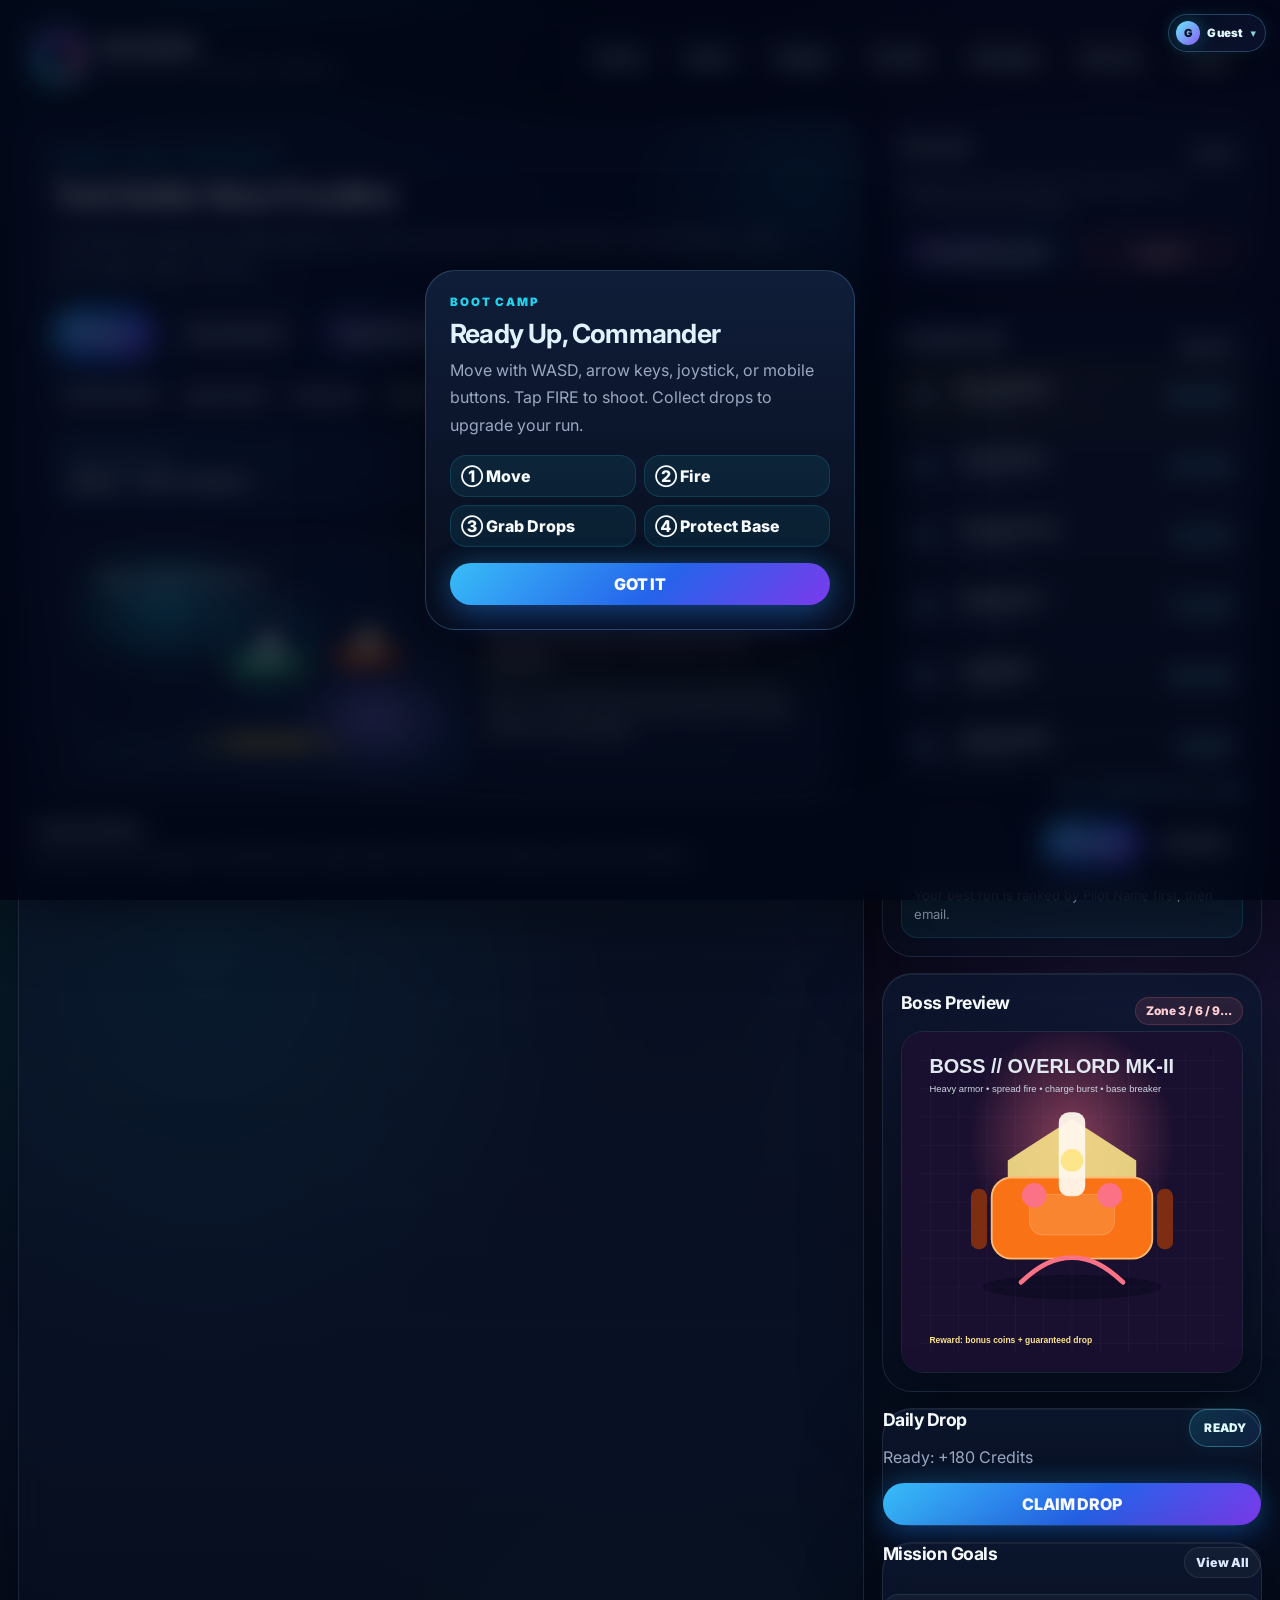
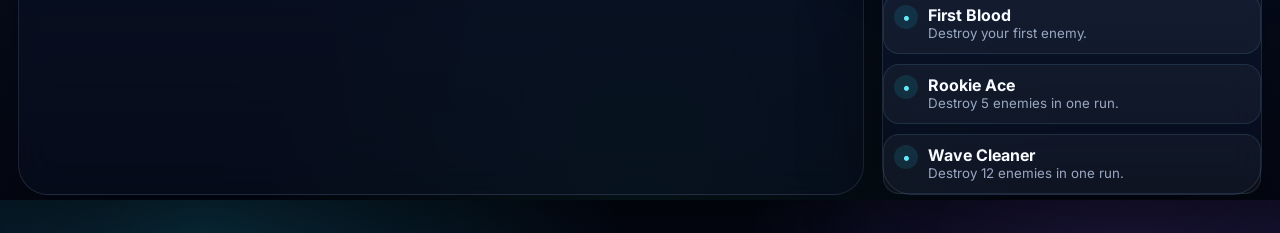
==== commit d6dc69ad: "Publish standalone legal policy pages" ====
--- a/index.html
+++ b/index.html
@@ -186,9 +186,9 @@
 
               <p class="legal-consent-note">
                 By creating an account, you agree to the
-                <button type="button" class="legal-text-button" data-legal-policy="agreement">User Agreement</button>
+                <a class="legal-text-button" href="./pages/user-agreement/">User Agreement</a>
                 and acknowledge the
-                <button type="button" class="legal-text-button" data-legal-policy="privacy">Privacy Policy</button>.
+                <a class="legal-text-button" href="./pages/privacy-policy/">Privacy Policy</a>.
               </p>
 
               <div class="action-grid two auth-main-actions">
@@ -620,7 +620,7 @@
         </div>
 
         <div class="legal-policy-grid">
-          <button type="button" class="glass-card legal-policy-card" data-legal-policy="privacy">
+          <a class="glass-card legal-policy-card" href="./pages/privacy-policy/">
             <span class="legal-policy-icon">01</span>
             <span class="legal-policy-copy">
               <span class="eyebrow">DATA & PRIVACY</span>
@@ -628,9 +628,9 @@
               <small>How account details, game progress, browser storage, and payment information are handled.</small>
             </span>
             <span class="legal-policy-action">View Policy <b aria-hidden="true">→</b></span>
-          </button>
-
-          <button type="button" class="glass-card legal-policy-card" data-legal-policy="agreement">
+          </a>
+
+          <a class="glass-card legal-policy-card" href="./pages/user-agreement/">
             <span class="legal-policy-icon">02</span>
             <span class="legal-policy-copy">
               <span class="eyebrow">RULES OF PLAY</span>
@@ -638,9 +638,9 @@
               <small>Account responsibilities, fair-play rules, virtual Credits, payments, and service terms.</small>
             </span>
             <span class="legal-policy-action">View Terms <b aria-hidden="true">→</b></span>
-          </button>
-
-          <button type="button" class="glass-card legal-policy-card" data-legal-policy="refund">
+          </a>
+
+          <a class="glass-card legal-policy-card" href="./pages/refund-policy/">
             <span class="legal-policy-icon">03</span>
             <span class="legal-policy-copy">
               <span class="eyebrow">PURCHASE SUPPORT</span>
@@ -648,83 +648,12 @@
               <small>Refund eligibility, used digital content, request details, and payment-provider rules.</small>
             </span>
             <span class="legal-policy-action">View Policy <b aria-hidden="true">→</b></span>
-          </button>
+          </a>
         </div>
       </div>
 
     </section>
     </main>
-  </div>
-
-  <div id="legalPolicyModal" class="legal-policy-modal hidden" aria-hidden="true">
-    <div class="legal-policy-backdrop" data-close-legal-policy></div>
-    <div class="legal-policy-window" role="dialog" aria-modal="true" aria-labelledby="legalPolicyTitle">
-      <div class="legal-policy-window-header">
-        <div>
-          <span id="legalPolicyKicker" class="eyebrow">PLAYER TERMS</span>
-          <h2 id="legalPolicyTitle">Policy</h2>
-          <span class="legal-policy-date">Effective July 30, 2026</span>
-        </div>
-        <button id="closeLegalPolicyBtn" class="legal-policy-close" type="button" aria-label="Close policy">×</button>
-      </div>
-      <div id="legalPolicyBody" class="legal-policy-body"></div>
-      <div class="legal-policy-window-footer">
-        <span>Tank Battle: Neon Frontline</span>
-        <button type="button" class="btn neon" data-close-legal-policy>Done</button>
-      </div>
-    </div>
-  </div>
-
-  <div id="legalPolicyTemplates" class="hidden" aria-hidden="true">
-    <article data-policy-content="privacy">
-      <p>This Privacy Policy explains what information Tank Battle: Neon Frontline ("the Game", "we", "us") processes when you play, create a Pilot account, or make a purchase.</p>
-      <h4>1. Information we process</h4>
-      <ul>
-        <li><strong>Account information:</strong> Pilot name, first and last name, email address, country, and access code entered during registration.</li>
-        <li><strong>Game information:</strong> progress, scores, achievements, selected stages, settings, inventory, Credits, skins, purchase records, and leaderboard results.</li>
-        <li><strong>Payment information:</strong> selected Credit Pack, transaction identifier, payment status, and billing contact details needed to begin checkout. Full card or wallet credentials are handled by the third-party payment provider and are not stored by the Game.</li>
-        <li><strong>Device storage:</strong> the Game uses browser local storage to remember account state, preferences, progress, and purchase delivery status.</li>
-      </ul>
-      <h4>2. How information is used</h4>
-      <p>We use this information to provide and save gameplay, authenticate Pilot accounts, deliver digital purchases, maintain rankings, prevent fraud or abuse, respond to support and refund requests, and improve service reliability.</p>
-      <h4>3. Storage, sharing, and retention</h4>
-      <p>Account and gameplay information is primarily stored locally in your browser. Payment-related information may be sent to the payment provider to process and verify a transaction. We do not sell personal information. Information may also be disclosed when required by law, to protect users or the service, or as part of a business transfer.</p>
-      <p>Locally stored information remains until you clear browser data or use an available deletion control. Transaction records may be retained by the payment provider under its own legal and security obligations.</p>
-      <h4>4. Your choices and rights</h4>
-      <p>You may update profile details in the Profile page, decline optional local storage through the cookie notice, or clear the Game's browser data through your browser settings. Depending on your location, you may also have rights to access, correct, delete, restrict, or object to certain processing.</p>
-      <h4>5. Children, security, and changes</h4>
-      <p>The Game is not intended for children below the minimum digital-consent age in their region without permission from a parent or guardian. We use reasonable safeguards, but no local storage or internet transmission is completely secure. We may update this policy when the Game or applicable requirements change.</p>
-    </article>
-
-    <article data-policy-content="agreement">
-      <p>By accessing or using the Game, creating a Pilot account, or buying Credits, you agree to this User Agreement. If you do not agree, do not use the Game or make a purchase.</p>
-      <h4>1. Account responsibilities</h4>
-      <p>You must provide accurate information, keep your access code secure, and remain responsible for activity on your device and Pilot account. Do not reuse a sensitive password because this version stores account information locally in the browser. Guest Mode may be limited and clearing browser data may permanently remove local progress.</p>
-      <h4>2. License and acceptable use</h4>
-      <p>We grant you a limited, personal, non-exclusive, non-transferable, revocable license to use the Game for entertainment. You may not cheat, automate play, manipulate scores, exploit bugs, reverse engineer protected systems, interfere with the service, impersonate another person, harass others, or bypass account, reward, or payment controls.</p>
-      <h4>3. Virtual Credits and digital items</h4>
-      <p>Credits, skins, gear, bundles, achievements, and other virtual items are licensed digital content, not money or property. They have no cash value, cannot be transferred outside the Game, and may not be sold or exchanged for real currency. Prices, pack contents, availability, and game balance may change where permitted by law.</p>
-      <h4>4. Payments</h4>
-      <p>Purchases are processed by a third-party payment provider. You authorize the displayed charge and confirm that you are permitted to use the selected payment method. Credits are delivered only after the payment result is verified for the active Pilot account. Taxes, exchange rates, bank charges, and provider terms may apply.</p>
-      <h4>5. Enforcement and service changes</h4>
-      <p>We may remove invalid scores, reverse improperly obtained items, restrict access, or suspend accounts for fraud, chargebacks, cheating, or material violations of this Agreement. The Game may be updated, interrupted, or discontinued.</p>
-      <h4>6. Disclaimers and liability</h4>
-      <p>To the maximum extent permitted by law, the Game is provided "as is" and "as available". Nothing in this Agreement excludes rights or liability that cannot legally be excluded. Any dispute should first be raised through the official support channel so both sides can try to resolve it informally.</p>
-    </article>
-
-    <article data-policy-content="refund">
-      <p>This Refund Policy applies to purchases of Credit Packs and other paid digital content in the Game. It does not limit any mandatory consumer rights available in your country or region.</p>
-      <h4>1. When a refund may be available</h4>
-      <p>You may request a review if you were charged more than once for the same transaction, did not receive the purchased Credits after a successful payment, experienced an unauthorized purchase, or are otherwise entitled to a refund under applicable law.</p>
-      <h4>2. Used digital content</h4>
-      <p>Except where required by law, a purchase is normally not refundable after Credits or digital items have been delivered and spent, consumed, transferred into other items, or otherwise used. If a refund is approved, the corresponding Credits, items, or benefits may be removed from the account.</p>
-      <h4>3. How to request a refund</h4>
-      <p>Contact the official support channel where you obtained the Game as soon as possible. Include your Pilot email, transaction or order identifier, purchase date, amount, payment method, and a short explanation. Do not include a full card number, wallet password, or other sensitive credentials.</p>
-      <h4>4. Review and payment-provider purchases</h4>
-      <p>We may verify delivery and account usage before deciding a request. Approved refunds are returned to the original payment method when possible; processing time depends on the payment provider and financial institution. If the purchase was billed directly by an app store or another platform, its refund process and rules may control.</p>
-      <h4>5. Fraud and chargebacks</h4>
-      <p>Fraudulent claims or abusive chargebacks may lead to reversal of Credits or account restrictions. If you do not recognize a charge, contact support and your payment provider promptly so the transaction can be investigated.</p>
-    </article>
   </div>
 
   <div id="cookieBanner" class="cookie-banner hidden" role="dialog" aria-live="polite">
@@ -767,8 +696,8 @@
       <button id="cancelPaymentModalBtn" class="secure-cancel-btn" type="button">Cancel</button>
       <p class="secure-note">You will be redirected to the secure payment provider. Credits are granted after successful return.</p>
       <p class="checkout-legal-note">
-        By paying, you agree to the <button type="button" class="legal-text-button" data-legal-policy="agreement">User Agreement</button>
-        and <button type="button" class="legal-text-button" data-legal-policy="refund">Refund Policy</button>.
+        By paying, you agree to the <a class="legal-text-button" href="./pages/user-agreement/">User Agreement</a>
+        and <a class="legal-text-button" href="./pages/refund-policy/">Refund Policy</a>.
       </p>
     </div>
   </div>
--- a/css/style.css
+++ b/css/style.css
@@ -273,7 +273,7 @@
 }
 
 /* Legal Center: button cards + compact policy window */
-.legal-shell{width:min(100%,1120px);margin:0 auto;padding:24px 10px 64px}.legal-shell .section-heading{padding:18px 4px 10px}.legal-effective-date{display:inline-flex;margin:4px 0 0;padding:7px 11px;border-radius:999px;background:rgba(34,211,238,.08);border:1px solid rgba(34,211,238,.16);color:#a5f3fc;font-size:.76rem;font-weight:800}.legal-policy-grid{display:grid;grid-template-columns:repeat(3,minmax(0,1fr));gap:16px;margin-top:18px}.legal-policy-card{appearance:none;position:relative;display:grid;grid-template-columns:52px 1fr;gap:16px;min-height:220px;padding:22px;text-align:left;color:var(--text);overflow:hidden;cursor:pointer;transition:transform .2s var(--ease),border-color .2s var(--ease),box-shadow .2s var(--ease)}.legal-policy-card::after{content:"";position:absolute;width:170px;height:170px;right:-74px;bottom:-86px;border-radius:999px;background:radial-gradient(circle,rgba(34,211,238,.15),transparent 67%);pointer-events:none}.legal-policy-card:hover,.legal-policy-card:focus-visible{transform:translateY(-5px);border-color:rgba(34,211,238,.42);box-shadow:0 24px 68px rgba(0,0,0,.40),0 0 34px rgba(34,211,238,.12);outline:none}.legal-policy-icon{width:52px;height:52px;display:grid;place-items:center;border-radius:17px;background:linear-gradient(135deg,rgba(34,211,238,.18),rgba(139,92,246,.22));border:1px solid rgba(125,211,252,.24);color:#a5f3fc;font-weight:950}.legal-policy-copy{min-width:0}.legal-policy-copy .eyebrow{display:block;margin:3px 0 8px}.legal-policy-copy strong{display:block;font-size:1.24rem;color:#f8fbff}.legal-policy-copy small{display:block;margin-top:10px;color:#9facbf;font-size:.88rem;line-height:1.65}.legal-policy-action{grid-column:1/-1;align-self:end;display:flex;align-items:center;justify-content:space-between;padding-top:17px;border-top:1px solid rgba(148,163,184,.13);color:#67e8f9;font-size:.82rem;font-weight:900}.legal-policy-action b{font-size:1.15rem;transition:transform .18s}.legal-policy-card:hover .legal-policy-action b{transform:translateX(4px)}
+.legal-shell{width:min(100%,1120px);margin:0 auto;padding:24px 10px 64px}.legal-shell .section-heading{padding:18px 4px 10px}.legal-effective-date{display:inline-flex;margin:4px 0 0;padding:7px 11px;border-radius:999px;background:rgba(34,211,238,.08);border:1px solid rgba(34,211,238,.16);color:#a5f3fc;font-size:.76rem;font-weight:800}.legal-policy-grid{display:grid;grid-template-columns:repeat(3,minmax(0,1fr));gap:16px;margin-top:18px}.legal-policy-card{appearance:none;position:relative;display:grid;grid-template-columns:52px 1fr;gap:16px;min-height:220px;padding:22px;text-align:left;text-decoration:none;color:var(--text);overflow:hidden;cursor:pointer;transition:transform .2s var(--ease),border-color .2s var(--ease),box-shadow .2s var(--ease)}.legal-policy-card::after{content:"";position:absolute;width:170px;height:170px;right:-74px;bottom:-86px;border-radius:999px;background:radial-gradient(circle,rgba(34,211,238,.15),transparent 67%);pointer-events:none}.legal-policy-card:hover,.legal-policy-card:focus-visible{transform:translateY(-5px);border-color:rgba(34,211,238,.42);box-shadow:0 24px 68px rgba(0,0,0,.40),0 0 34px rgba(34,211,238,.12);outline:none}.legal-policy-icon{width:52px;height:52px;display:grid;place-items:center;border-radius:17px;background:linear-gradient(135deg,rgba(34,211,238,.18),rgba(139,92,246,.22));border:1px solid rgba(125,211,252,.24);color:#a5f3fc;font-weight:950}.legal-policy-copy{min-width:0}.legal-policy-copy .eyebrow{display:block;margin:3px 0 8px}.legal-policy-copy strong{display:block;font-size:1.24rem;color:#f8fbff}.legal-policy-copy small{display:block;margin-top:10px;color:#9facbf;font-size:.88rem;line-height:1.65}.legal-policy-action{grid-column:1/-1;align-self:end;display:flex;align-items:center;justify-content:space-between;padding-top:17px;border-top:1px solid rgba(148,163,184,.13);color:#67e8f9;font-size:.82rem;font-weight:900}.legal-policy-action b{font-size:1.15rem;transition:transform .18s}.legal-policy-card:hover .legal-policy-action b{transform:translateX(4px)}
 .legal-policy-modal{position:fixed;inset:0;z-index:180;display:grid;place-items:center;padding:20px}.legal-policy-backdrop{position:absolute;inset:0;background:rgba(2,6,23,.78);backdrop-filter:blur(12px)}.legal-policy-window{position:relative;z-index:1;display:grid;grid-template-rows:auto minmax(0,1fr) auto;width:min(92vw,760px);max-height:min(88vh,760px);border-radius:30px;background:radial-gradient(circle at 10% 0%,rgba(34,211,238,.10),transparent 32%),linear-gradient(180deg,rgba(15,25,48,.99),rgba(6,12,27,.99));border:1px solid rgba(125,211,252,.24);box-shadow:0 38px 120px rgba(0,0,0,.62),0 0 50px rgba(34,211,238,.11);overflow:hidden}.legal-policy-window-header{display:flex;align-items:flex-start;justify-content:space-between;gap:20px;padding:24px 26px 20px;border-bottom:1px solid rgba(148,163,184,.13)}.legal-policy-window-header h2{margin:7px 0 5px;font-size:clamp(1.6rem,4vw,2.25rem)}.legal-policy-date{color:#94a3b8;font-size:.76rem;font-weight:700}.legal-policy-close{width:40px;height:40px;flex:0 0 40px;border-radius:999px;border:1px solid rgba(148,163,184,.20);background:rgba(255,255,255,.055);color:#e2e8f0;font-size:1.35rem;cursor:pointer}.legal-policy-close:hover{border-color:rgba(34,211,238,.42);background:rgba(34,211,238,.10)}.legal-policy-body{padding:22px 26px 28px;overflow:auto;scrollbar-width:thin;scrollbar-color:rgba(34,211,238,.32) transparent}.legal-policy-body h4{margin:22px 0 8px;color:#e0f2fe;font-size:1rem}.legal-policy-body p,.legal-policy-body li{color:#b8c4d8;line-height:1.72}.legal-policy-body p{margin:0 0 12px}.legal-policy-body ul{margin:8px 0 16px;padding-left:22px}.legal-policy-body li+li{margin-top:7px}.legal-policy-body strong{color:#e2e8f0}.legal-policy-window-footer{display:flex;align-items:center;justify-content:space-between;gap:16px;padding:14px 26px;border-top:1px solid rgba(148,163,184,.13);background:rgba(2,6,23,.34)}.legal-policy-window-footer>span{color:#64748b;font-size:.76rem;font-weight:800}.legal-modal-open{overflow:hidden}
 @media(max-width:860px){.legal-policy-grid{grid-template-columns:1fr}.legal-policy-card{min-height:0;grid-template-columns:48px 1fr}.legal-policy-icon{width:48px;height:48px}}
 @media(max-width:720px){.legal-shell{padding:12px 0 44px}.legal-policy-card{padding:18px;border-radius:24px}.legal-policy-modal{padding:10px}.legal-policy-window{width:calc(100vw - 20px);max-height:92svh;border-radius:24px}.legal-policy-window-header{padding:19px 18px 16px}.legal-policy-body{padding:18px}.legal-policy-window-footer{padding:12px 18px}}
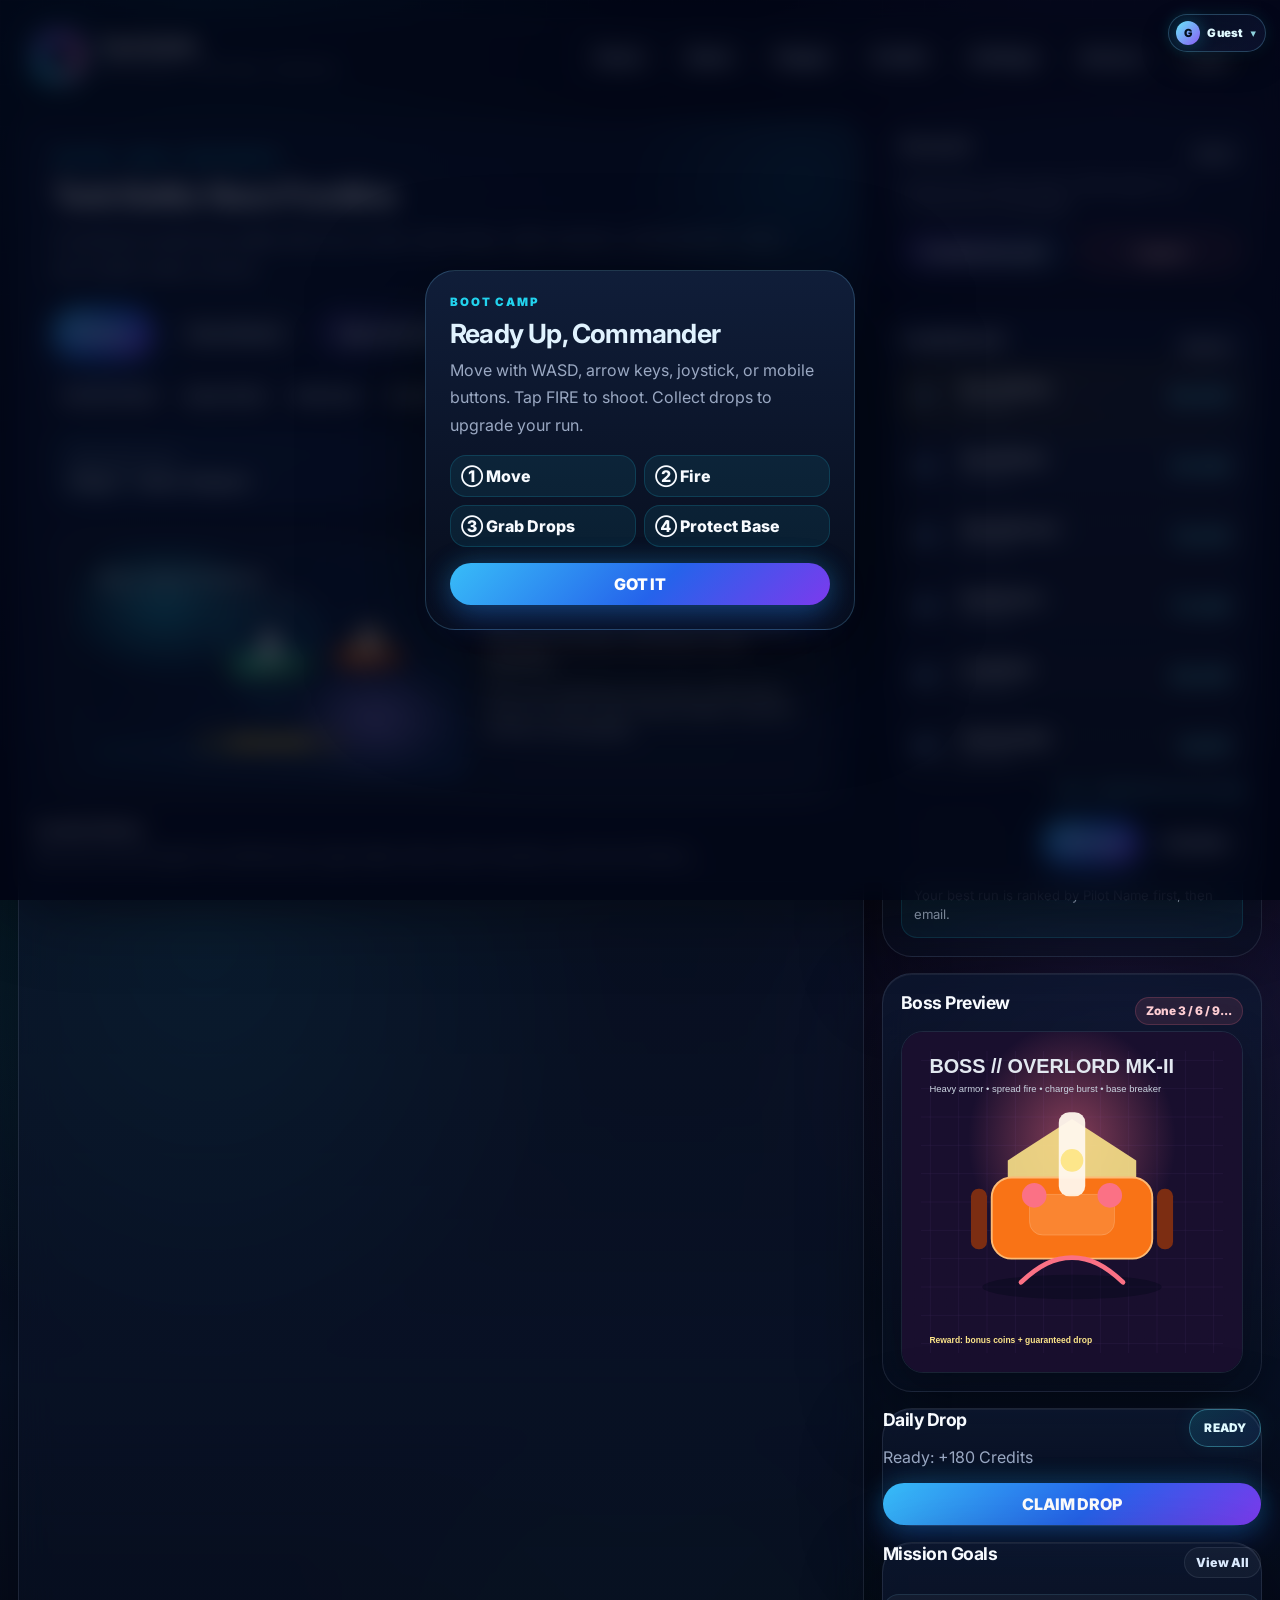
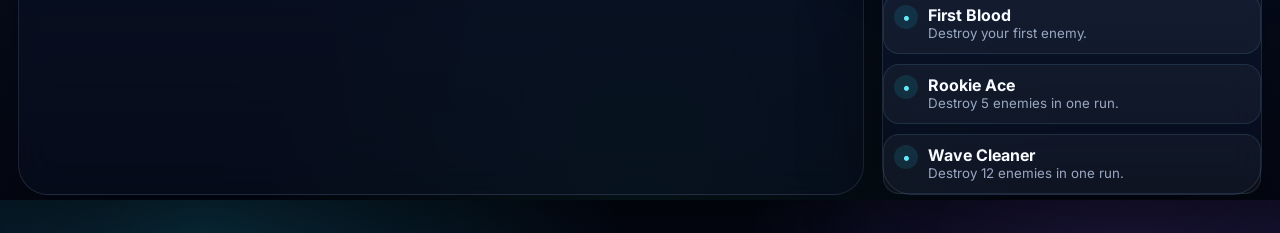
==== commit f5e38a32: "Add custom Credit recharge option" ====
--- a/index.html
+++ b/index.html
@@ -551,29 +551,29 @@
                 <button class="btn mini ghost" data-nav="home">Back</button>
               </div>
             </div>
-            <p class="muted">Recharge Credits, unlock battle gear, and collect premium tank skins for stronger runs.</p>
+            <p class="muted">Purchase Credits through secure checkout, then use them for battle gear, bundles, and premium tank skins.</p>
             <div class="shop-top-grid">
               <div class="coin-pack-panel">
-                <div class="card-header-row"><h3>Credit Packs</h3><span class="muted">Choose your recharge pack</span></div>
+                <div class="card-header-row"><h3>Credit Packs</h3><span class="muted">Choose a pack or enter a custom amount</span></div>
                 <div id="coinPackGrid" class="coin-pack-grid"></div>
               </div>
               <div class="checkout-panel">
                 <div class="eyebrow">Checkout Preview</div>
-                <h3 id="selectedPackLabel">Field Supply</h3>
+                <h3 id="selectedPackLabel">Command Pack</h3>
                 <div id="selectedPackValue" class="selected-pack-value">1200 Credits</div>
                 <p id="selectedPackHint" class="muted">Credits can be used for gear, bundles, and tank skins.</p>
                 <div class="checkout-launch-card">
                   <div>
                     <span class="checkout-lock">Secure Checkout</span>
-                    <strong>Review your pack, then continue to payment.</strong>
+                    <strong>Review the amount and Credits before continuing.</strong>
                     <small>Card, Apple Pay, and Google Pay are available in the checkout window.</small>
                   </div>
                   <button id="createPaymentBtn" class="btn neon" type="button">Open Checkout</button>
                 </div>
                 <div class="action-grid one">
-                  <button id="checkPaymentBtn" class="btn ghost" type="button">Check Status</button>
-                </div>
-                <pre id="paymentResult" class="result-box">Choose a Credit Pack and open checkout to continue.</pre>
+                  <button id="checkPaymentBtn" class="btn ghost" type="button">Check Payment Status</button>
+                </div>
+                <pre id="paymentResult" class="result-box">Choose a Credit Pack or enter a custom amount to continue.</pre>
               </div>
             </div>
 
@@ -596,7 +596,7 @@
 
             <div class="shop-split">
               <div>
-                <div class="card-header-row"><h3>Battle Gear</h3><span class="muted">Use Credits from Credit Packs</span></div>
+                <div class="card-header-row"><h3>Battle Gear</h3><span class="muted">Use purchased or earned Credits</span></div>
                 <div id="itemShopGrid" class="shop-grid"></div>
                 <div class="card-header-row shop-subhead"><h3>Commander Deals</h3><span class="muted">High-value gear bundles for tougher zones</span></div>
                 <div id="bundleShopGrid" class="bundle-grid"></div>
--- a/css/style.css
+++ b/css/style.css
@@ -379,6 +379,34 @@
 .coin-pack-card strong{font-size:1.02rem!important;letter-spacing:-.01em!important}
 .coin-pack-card em{font-size:.94rem!important;color:#e0f2fe!important}
 .coin-pack-card small{font-size:.88rem!important;color:#93c5fd!important}
+.custom-recharge-card{
+  min-height:118px;padding:14px 16px;border-radius:18px;
+  background:linear-gradient(180deg,rgba(255,255,255,.058),rgba(255,255,255,.028));
+  border:1px solid rgba(148,163,184,.18);display:grid;gap:9px;align-content:center;
+  transition:.18s var(--ease);
+}
+.custom-recharge-card:focus-within,.custom-recharge-card.active{
+  border-color:rgba(34,211,238,.62);
+  background:linear-gradient(135deg,rgba(34,211,238,.15),rgba(139,92,246,.14));
+  box-shadow:0 0 30px rgba(34,211,238,.11);
+}
+.custom-recharge-heading{display:flex;align-items:center;gap:10px}
+.custom-recharge-heading .tag{min-width:72px;display:inline-flex;justify-content:center}
+.custom-recharge-heading strong{font-size:1rem;color:#f8fafc}
+.custom-recharge-controls{display:grid;grid-template-columns:minmax(0,1fr) auto;gap:8px}
+.custom-recharge-input{
+  min-width:0;height:38px;padding:0 10px;display:flex;align-items:center;gap:5px;
+  border-radius:12px;background:rgba(2,6,23,.56);border:1px solid rgba(125,211,252,.24);
+  color:#7dd3fc;font-weight:900;
+}
+.custom-recharge-input:focus-within{border-color:#22d3ee;box-shadow:0 0 0 3px rgba(34,211,238,.10)}
+.custom-recharge-input input{
+  width:100%;min-width:0;border:0;outline:0;background:transparent;color:#fff;
+  font:inherit;font-weight:900;
+}
+.custom-recharge-input input::-webkit-inner-spin-button{opacity:.55}
+.custom-recharge-controls .btn{min-height:38px;padding:0 13px;border-radius:12px}
+.custom-recharge-card>small{color:#93c5fd;font-size:.76rem;line-height:1.3}
 .checkout-panel .action-grid.three{display:grid;grid-template-columns:1fr 1fr 1fr;gap:12px;align-items:stretch;margin-top:14px}
 .checkout-panel .action-grid.three .btn{min-height:52px;border-radius:18px;white-space:normal;line-height:1.15;padding:0 16px;text-align:center;justify-content:center}
 #paymentResult{margin-top:14px;min-height:64px;border-radius:16px}
@@ -419,7 +447,7 @@
   body[data-page="game"] .mobile-mini-btn.lobby{display:block!important}
 }
 @media(max-width:760px){
-  .checkout-panel .action-grid.three{grid-template-columns:1fr;gap:10px}.checkout-panel .action-grid.three .btn{min-height:48px}.coin-pack-card{min-height:78px!important}.shop-credit-badge::before{content:'Credits'}
+  .checkout-panel .action-grid.three{grid-template-columns:1fr;gap:10px}.checkout-panel .action-grid.three .btn{min-height:48px}.coin-pack-card{min-height:78px!important}.shop-credit-badge::before{content:'Credits'}.custom-recharge-card{min-height:112px}
 }
 
 /* Secure payment modal */
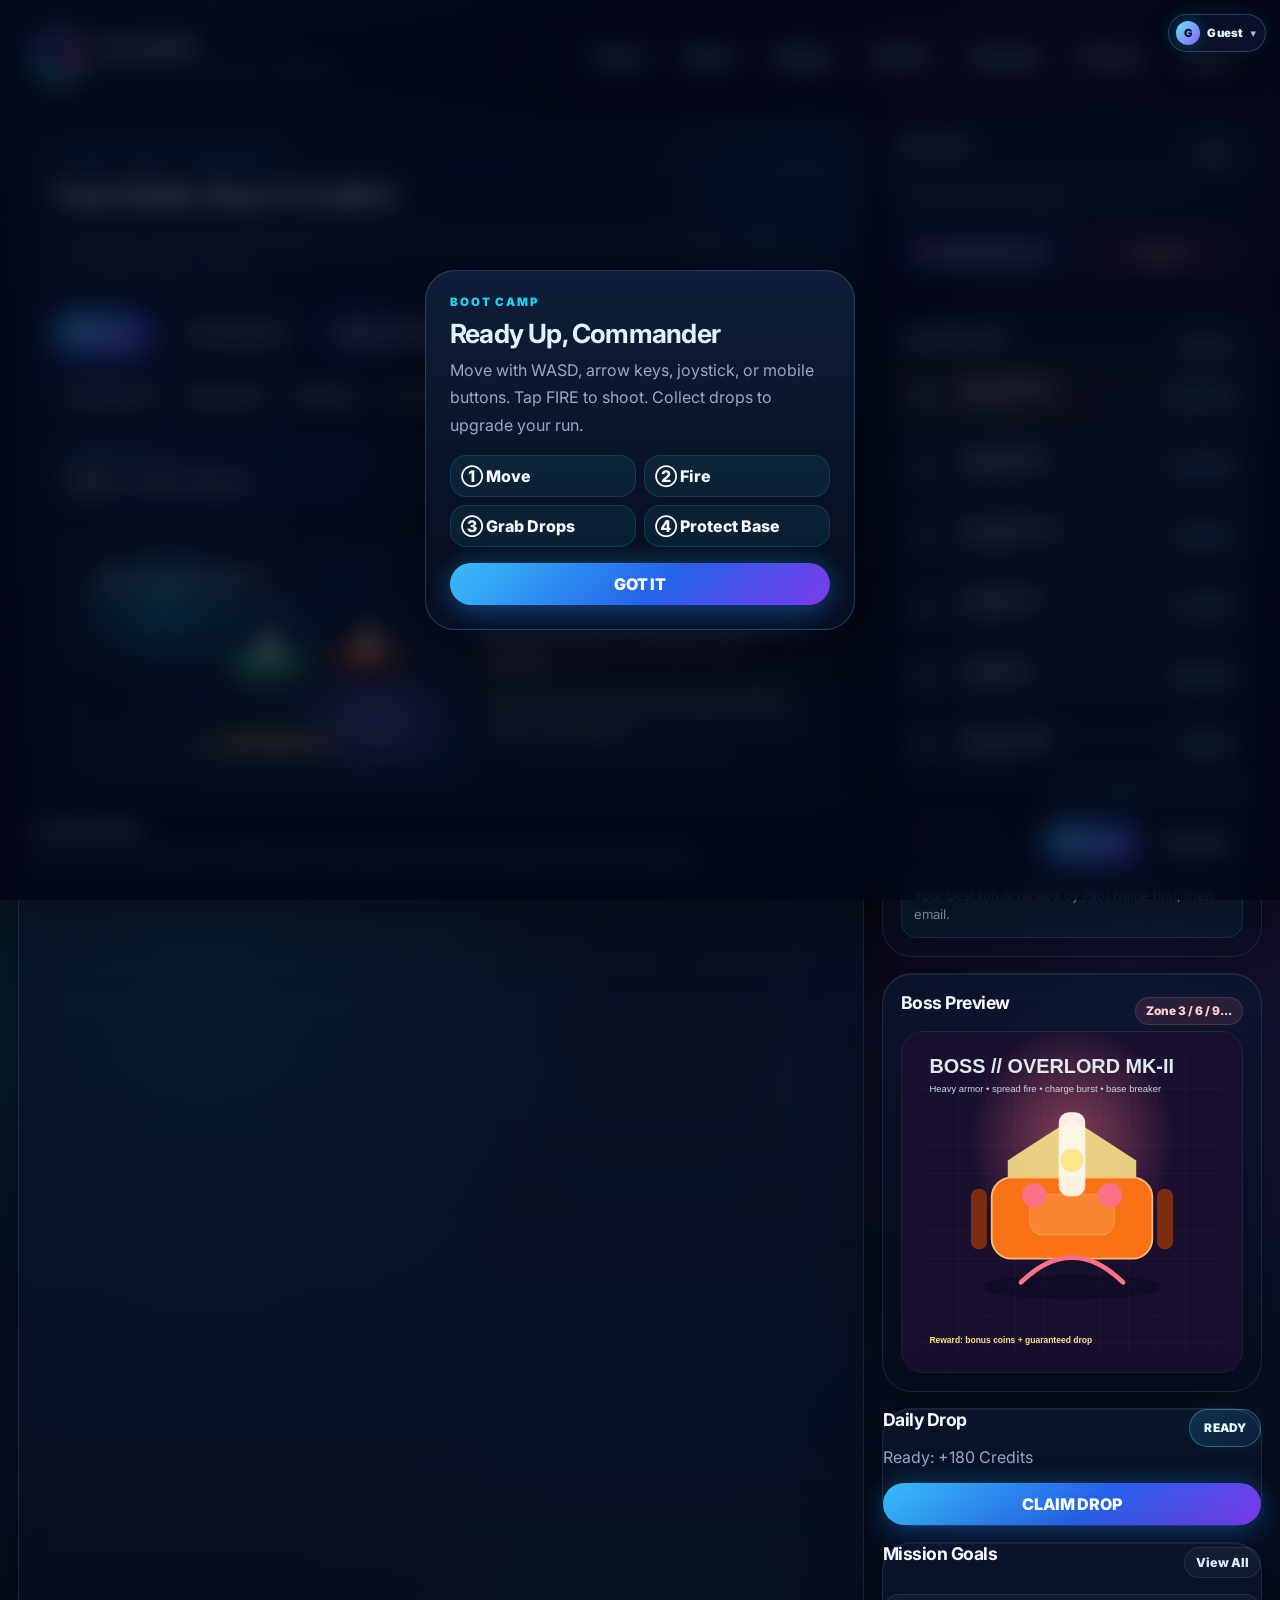
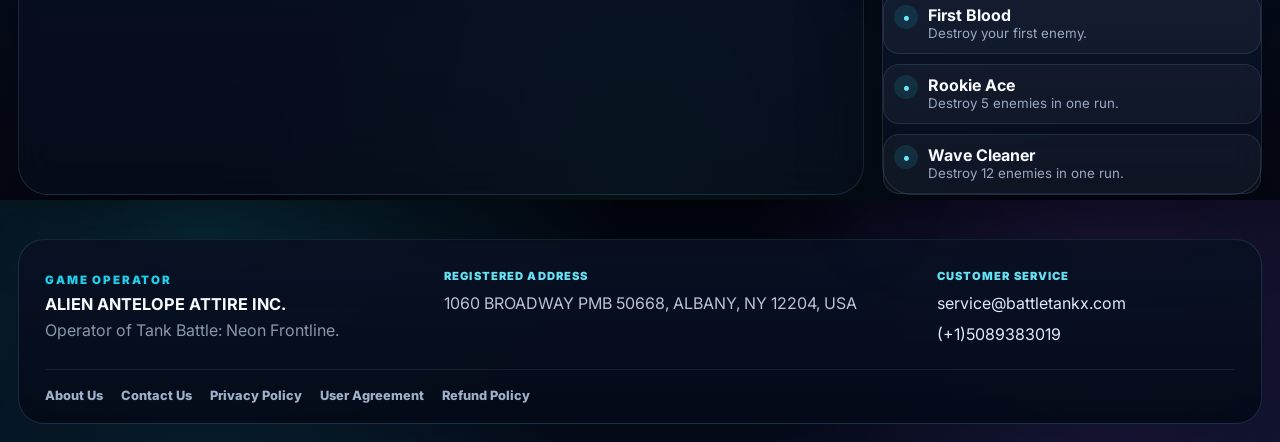
==== commit 57f8970e: "Add company and customer service pages" ====
--- a/index.html
+++ b/index.html
@@ -616,7 +616,7 @@
           <span class="eyebrow">PLAYER TERMS</span>
           <h2>Legal Center</h2>
           <p class="muted">Please read these terms carefully. They explain how the game handles your data, your use of the service, and purchases of digital Credits.</p>
-          <p class="legal-effective-date">Effective date: July 30, 2026</p>
+          <p class="legal-effective-date">Effective date: July 31, 2026</p>
         </div>
 
         <div class="legal-policy-grid">
@@ -649,11 +649,70 @@
             </span>
             <span class="legal-policy-action">View Policy <b aria-hidden="true">→</b></span>
           </a>
-        </div>
+
+          <a class="glass-card legal-policy-card" href="./pages/about-us/">
+            <span class="legal-policy-icon">04</span>
+            <span class="legal-policy-copy">
+              <span class="eyebrow">OUR COMPANY</span>
+              <strong>About Us</strong>
+              <small>Learn about the company that operates Tank Battle: Neon Frontline and the service we provide.</small>
+            </span>
+            <span class="legal-policy-action">About the Operator <b aria-hidden="true">→</b></span>
+          </a>
+
+          <a class="glass-card legal-policy-card" href="./pages/contact-us/">
+            <span class="legal-policy-icon">05</span>
+            <span class="legal-policy-copy">
+              <span class="eyebrow">CUSTOMER SUPPORT</span>
+              <strong>Contact Us</strong>
+              <small>Contact customer service about accounts, payments, refunds, privacy requests, or technical issues.</small>
+            </span>
+            <span class="legal-policy-action">View Contact Details <b aria-hidden="true">→</b></span>
+          </a>
+        </div>
+
+        <section class="legal-operator-card" aria-labelledby="operatorDetailsTitle">
+          <div>
+            <span class="eyebrow">SERVICE OPERATOR</span>
+            <h3 id="operatorDetailsTitle">ALIEN ANTELOPE ATTIRE INC.</h3>
+            <p>Tank Battle: Neon Frontline is operated by ALIEN ANTELOPE ATTIRE INC.</p>
+          </div>
+          <address>
+            <span><strong>Registered address</strong>1060 BROADWAY PMB 50668, ALBANY, NY 12204, USA</span>
+            <span><strong>Customer service</strong><a href="mailto:service@battletankx.com">service@battletankx.com</a></span>
+            <span><strong>Telephone</strong><a href="tel:+15089383019">(+1)5089383019</a></span>
+          </address>
+        </section>
       </div>
 
     </section>
     </main>
+
+    <footer class="site-business-footer" aria-label="Company and customer service information">
+      <div class="site-business-footer-grid">
+        <div>
+          <span class="eyebrow">GAME OPERATOR</span>
+          <strong>ALIEN ANTELOPE ATTIRE INC.</strong>
+          <p>Operator of Tank Battle: Neon Frontline.</p>
+        </div>
+        <address>
+          <span>Registered Address</span>
+          1060 BROADWAY PMB 50668, ALBANY, NY 12204, USA
+        </address>
+        <div class="site-business-support">
+          <span>Customer Service</span>
+          <a href="mailto:service@battletankx.com">service@battletankx.com</a>
+          <a href="tel:+15089383019">(+1)5089383019</a>
+        </div>
+      </div>
+      <nav aria-label="Company and policy links">
+        <a href="./pages/about-us/">About Us</a>
+        <a href="./pages/contact-us/">Contact Us</a>
+        <a href="./pages/privacy-policy/">Privacy Policy</a>
+        <a href="./pages/user-agreement/">User Agreement</a>
+        <a href="./pages/refund-policy/">Refund Policy</a>
+      </nav>
+    </footer>
   </div>
 
   <div id="cookieBanner" class="cookie-banner hidden" role="dialog" aria-live="polite">
@@ -698,6 +757,7 @@
       <p class="checkout-legal-note">
         By paying, you agree to the <a class="legal-text-button" href="./pages/user-agreement/">User Agreement</a>
         and <a class="legal-text-button" href="./pages/refund-policy/">Refund Policy</a>.
+        <span class="checkout-operator-note">Seller and service operator: ALIEN ANTELOPE ATTIRE INC. · Support: <a href="mailto:service@battletankx.com">service@battletankx.com</a></span>
       </p>
     </div>
   </div>
--- a/css/style.css
+++ b/css/style.css
@@ -265,7 +265,7 @@
   box-shadow: 0 0 18px rgba(134, 239, 172, .34);
 }
 .auth-card .small-text { color: #a7f3d0; }
-.legal-consent-note,.checkout-legal-note{margin:0;color:#94a3b8;font-size:.78rem;line-height:1.55;text-align:center}.legal-text-button{appearance:none;border:0;padding:0;background:transparent;color:#67e8f9;font:inherit;font-weight:800;cursor:pointer}.legal-text-button:hover,.legal-text-button:focus-visible{text-decoration:underline;outline:none}.checkout-legal-note{margin-top:12px}
+.legal-consent-note,.checkout-legal-note{margin:0;color:#94a3b8;font-size:.78rem;line-height:1.55;text-align:center}.legal-text-button{appearance:none;border:0;padding:0;background:transparent;color:#67e8f9;font:inherit;font-weight:800;cursor:pointer}.legal-text-button:hover,.legal-text-button:focus-visible{text-decoration:underline;outline:none}.checkout-legal-note{margin-top:12px}.checkout-operator-note{display:block;margin-top:7px;color:#b8c4d8}.checkout-operator-note a{color:#67e8f9;text-decoration:none}.checkout-operator-note a:hover{text-decoration:underline}
 @media (max-width: 720px) {
   .tank-skin-preview { height: 104px; }
   .skin-tank-body { width: 78px; height: 48px; }
@@ -274,9 +274,11 @@
 
 /* Legal Center: button cards + compact policy window */
 .legal-shell{width:min(100%,1120px);margin:0 auto;padding:24px 10px 64px}.legal-shell .section-heading{padding:18px 4px 10px}.legal-effective-date{display:inline-flex;margin:4px 0 0;padding:7px 11px;border-radius:999px;background:rgba(34,211,238,.08);border:1px solid rgba(34,211,238,.16);color:#a5f3fc;font-size:.76rem;font-weight:800}.legal-policy-grid{display:grid;grid-template-columns:repeat(3,minmax(0,1fr));gap:16px;margin-top:18px}.legal-policy-card{appearance:none;position:relative;display:grid;grid-template-columns:52px 1fr;gap:16px;min-height:220px;padding:22px;text-align:left;text-decoration:none;color:var(--text);overflow:hidden;cursor:pointer;transition:transform .2s var(--ease),border-color .2s var(--ease),box-shadow .2s var(--ease)}.legal-policy-card::after{content:"";position:absolute;width:170px;height:170px;right:-74px;bottom:-86px;border-radius:999px;background:radial-gradient(circle,rgba(34,211,238,.15),transparent 67%);pointer-events:none}.legal-policy-card:hover,.legal-policy-card:focus-visible{transform:translateY(-5px);border-color:rgba(34,211,238,.42);box-shadow:0 24px 68px rgba(0,0,0,.40),0 0 34px rgba(34,211,238,.12);outline:none}.legal-policy-icon{width:52px;height:52px;display:grid;place-items:center;border-radius:17px;background:linear-gradient(135deg,rgba(34,211,238,.18),rgba(139,92,246,.22));border:1px solid rgba(125,211,252,.24);color:#a5f3fc;font-weight:950}.legal-policy-copy{min-width:0}.legal-policy-copy .eyebrow{display:block;margin:3px 0 8px}.legal-policy-copy strong{display:block;font-size:1.24rem;color:#f8fbff}.legal-policy-copy small{display:block;margin-top:10px;color:#9facbf;font-size:.88rem;line-height:1.65}.legal-policy-action{grid-column:1/-1;align-self:end;display:flex;align-items:center;justify-content:space-between;padding-top:17px;border-top:1px solid rgba(148,163,184,.13);color:#67e8f9;font-size:.82rem;font-weight:900}.legal-policy-action b{font-size:1.15rem;transition:transform .18s}.legal-policy-card:hover .legal-policy-action b{transform:translateX(4px)}
+.legal-operator-card{display:grid;grid-template-columns:.8fr 1.2fr;gap:28px;margin-top:18px;padding:24px;border-radius:26px;background:linear-gradient(135deg,rgba(34,211,238,.08),rgba(139,92,246,.08));border:1px solid rgba(125,211,252,.18)}.legal-operator-card h3{margin:7px 0 8px;color:#f8fafc;font-size:1.3rem}.legal-operator-card p{margin:0;color:#9facbf;line-height:1.65}.legal-operator-card address{display:grid;grid-template-columns:1fr 1fr;gap:14px;font-style:normal}.legal-operator-card address span{display:grid;gap:5px;padding:14px;border-radius:18px;background:rgba(2,6,23,.34);border:1px solid rgba(148,163,184,.12);color:#cbd5e1;line-height:1.55}.legal-operator-card address span:first-child{grid-column:1/-1}.legal-operator-card address strong{color:#7dd3fc;font-size:.7rem;text-transform:uppercase;letter-spacing:.1em}.legal-operator-card a{color:#e0f2fe;text-decoration:none}.legal-operator-card a:hover{text-decoration:underline}
+.site-business-footer{margin-top:24px;padding:28px 26px 20px;border:1px solid rgba(125,211,252,.15);border-radius:26px;background:linear-gradient(180deg,rgba(10,18,37,.92),rgba(4,10,23,.96));box-shadow:0 20px 60px rgba(0,0,0,.24)}.site-business-footer-grid{display:grid;grid-template-columns:1fr 1.25fr .8fr;gap:26px;align-items:start}.site-business-footer strong{display:block;margin-top:6px;color:#f8fafc;font-size:1.02rem}.site-business-footer p{margin:6px 0 0;color:#8997ab}.site-business-footer address,.site-business-support{display:grid;gap:6px;color:#b8c4d8;font-style:normal;line-height:1.55}.site-business-footer address span,.site-business-support>span{color:#67e8f9;font-size:.7rem;font-weight:900;letter-spacing:.1em;text-transform:uppercase}.site-business-footer a{color:#dbeafe;text-decoration:none}.site-business-footer a:hover{color:#67e8f9}.site-business-footer nav{display:flex;flex-wrap:wrap;gap:10px 18px;margin-top:22px;padding-top:18px;border-top:1px solid rgba(148,163,184,.12);font-size:.8rem;font-weight:800}.site-business-footer nav a{color:#9fb0ca}body[data-page="game"] .site-business-footer{display:none}
 .legal-policy-modal{position:fixed;inset:0;z-index:180;display:grid;place-items:center;padding:20px}.legal-policy-backdrop{position:absolute;inset:0;background:rgba(2,6,23,.78);backdrop-filter:blur(12px)}.legal-policy-window{position:relative;z-index:1;display:grid;grid-template-rows:auto minmax(0,1fr) auto;width:min(92vw,760px);max-height:min(88vh,760px);border-radius:30px;background:radial-gradient(circle at 10% 0%,rgba(34,211,238,.10),transparent 32%),linear-gradient(180deg,rgba(15,25,48,.99),rgba(6,12,27,.99));border:1px solid rgba(125,211,252,.24);box-shadow:0 38px 120px rgba(0,0,0,.62),0 0 50px rgba(34,211,238,.11);overflow:hidden}.legal-policy-window-header{display:flex;align-items:flex-start;justify-content:space-between;gap:20px;padding:24px 26px 20px;border-bottom:1px solid rgba(148,163,184,.13)}.legal-policy-window-header h2{margin:7px 0 5px;font-size:clamp(1.6rem,4vw,2.25rem)}.legal-policy-date{color:#94a3b8;font-size:.76rem;font-weight:700}.legal-policy-close{width:40px;height:40px;flex:0 0 40px;border-radius:999px;border:1px solid rgba(148,163,184,.20);background:rgba(255,255,255,.055);color:#e2e8f0;font-size:1.35rem;cursor:pointer}.legal-policy-close:hover{border-color:rgba(34,211,238,.42);background:rgba(34,211,238,.10)}.legal-policy-body{padding:22px 26px 28px;overflow:auto;scrollbar-width:thin;scrollbar-color:rgba(34,211,238,.32) transparent}.legal-policy-body h4{margin:22px 0 8px;color:#e0f2fe;font-size:1rem}.legal-policy-body p,.legal-policy-body li{color:#b8c4d8;line-height:1.72}.legal-policy-body p{margin:0 0 12px}.legal-policy-body ul{margin:8px 0 16px;padding-left:22px}.legal-policy-body li+li{margin-top:7px}.legal-policy-body strong{color:#e2e8f0}.legal-policy-window-footer{display:flex;align-items:center;justify-content:space-between;gap:16px;padding:14px 26px;border-top:1px solid rgba(148,163,184,.13);background:rgba(2,6,23,.34)}.legal-policy-window-footer>span{color:#64748b;font-size:.76rem;font-weight:800}.legal-modal-open{overflow:hidden}
-@media(max-width:860px){.legal-policy-grid{grid-template-columns:1fr}.legal-policy-card{min-height:0;grid-template-columns:48px 1fr}.legal-policy-icon{width:48px;height:48px}}
-@media(max-width:720px){.legal-shell{padding:12px 0 44px}.legal-policy-card{padding:18px;border-radius:24px}.legal-policy-modal{padding:10px}.legal-policy-window{width:calc(100vw - 20px);max-height:92svh;border-radius:24px}.legal-policy-window-header{padding:19px 18px 16px}.legal-policy-body{padding:18px}.legal-policy-window-footer{padding:12px 18px}}
+@media(max-width:860px){.legal-policy-grid{grid-template-columns:1fr}.legal-policy-card{min-height:0;grid-template-columns:48px 1fr}.legal-policy-icon{width:48px;height:48px}.legal-operator-card{grid-template-columns:1fr}.site-business-footer-grid{grid-template-columns:1fr 1fr}.site-business-footer-grid>div:first-child{grid-column:1/-1}}
+@media(max-width:720px){.legal-shell{padding:12px 0 44px}.legal-policy-card{padding:18px;border-radius:24px}.legal-operator-card{padding:18px}.legal-operator-card address{grid-template-columns:1fr}.legal-operator-card address span:first-child{grid-column:auto}.site-business-footer{padding:22px 18px;border-radius:22px}.site-business-footer-grid{grid-template-columns:1fr}.site-business-footer-grid>div:first-child{grid-column:auto}.legal-policy-modal{padding:10px}.legal-policy-window{width:calc(100vw - 20px);max-height:92svh;border-radius:24px}.legal-policy-window-header{padding:19px 18px 16px}.legal-policy-body{padding:18px}.legal-policy-window-footer{padding:12px 18px}}
 
 /* V7.1 mobile polish + account center */
 .account-center-grid{display:grid;grid-template-columns:1fr 1fr;gap:16px;margin:18px 0}.glass-subpanel{padding:18px;border-radius:24px;background:linear-gradient(180deg,rgba(255,255,255,.055),rgba(255,255,255,.025));border:1px solid rgba(125,211,252,.16);box-shadow:0 18px 44px rgba(0,0,0,.24)}.account-form{margin:14px 0}.profile-recharge-grid{display:grid;grid-template-columns:repeat(2,minmax(0,1fr));gap:10px;margin-top:14px}.profile-recharge-card{border:1px solid rgba(34,211,238,.18);border-radius:18px;padding:12px;background:linear-gradient(135deg,rgba(34,211,238,.10),rgba(139,92,246,.12));color:var(--text);text-align:left;box-shadow:inset 0 1px 0 rgba(255,255,255,.06);transition:.18s var(--ease)}.profile-recharge-card:hover{transform:translateY(-2px);border-color:rgba(34,211,238,.38);box-shadow:0 14px 28px rgba(34,211,238,.12)}.profile-recharge-card span{display:block;font-size:.66rem;color:#67e8f9;text-transform:uppercase;letter-spacing:.1em;font-weight:900}.profile-recharge-card strong{display:block;font-size:1.2rem;margin-top:4px}.profile-recharge-card small{color:var(--muted)}
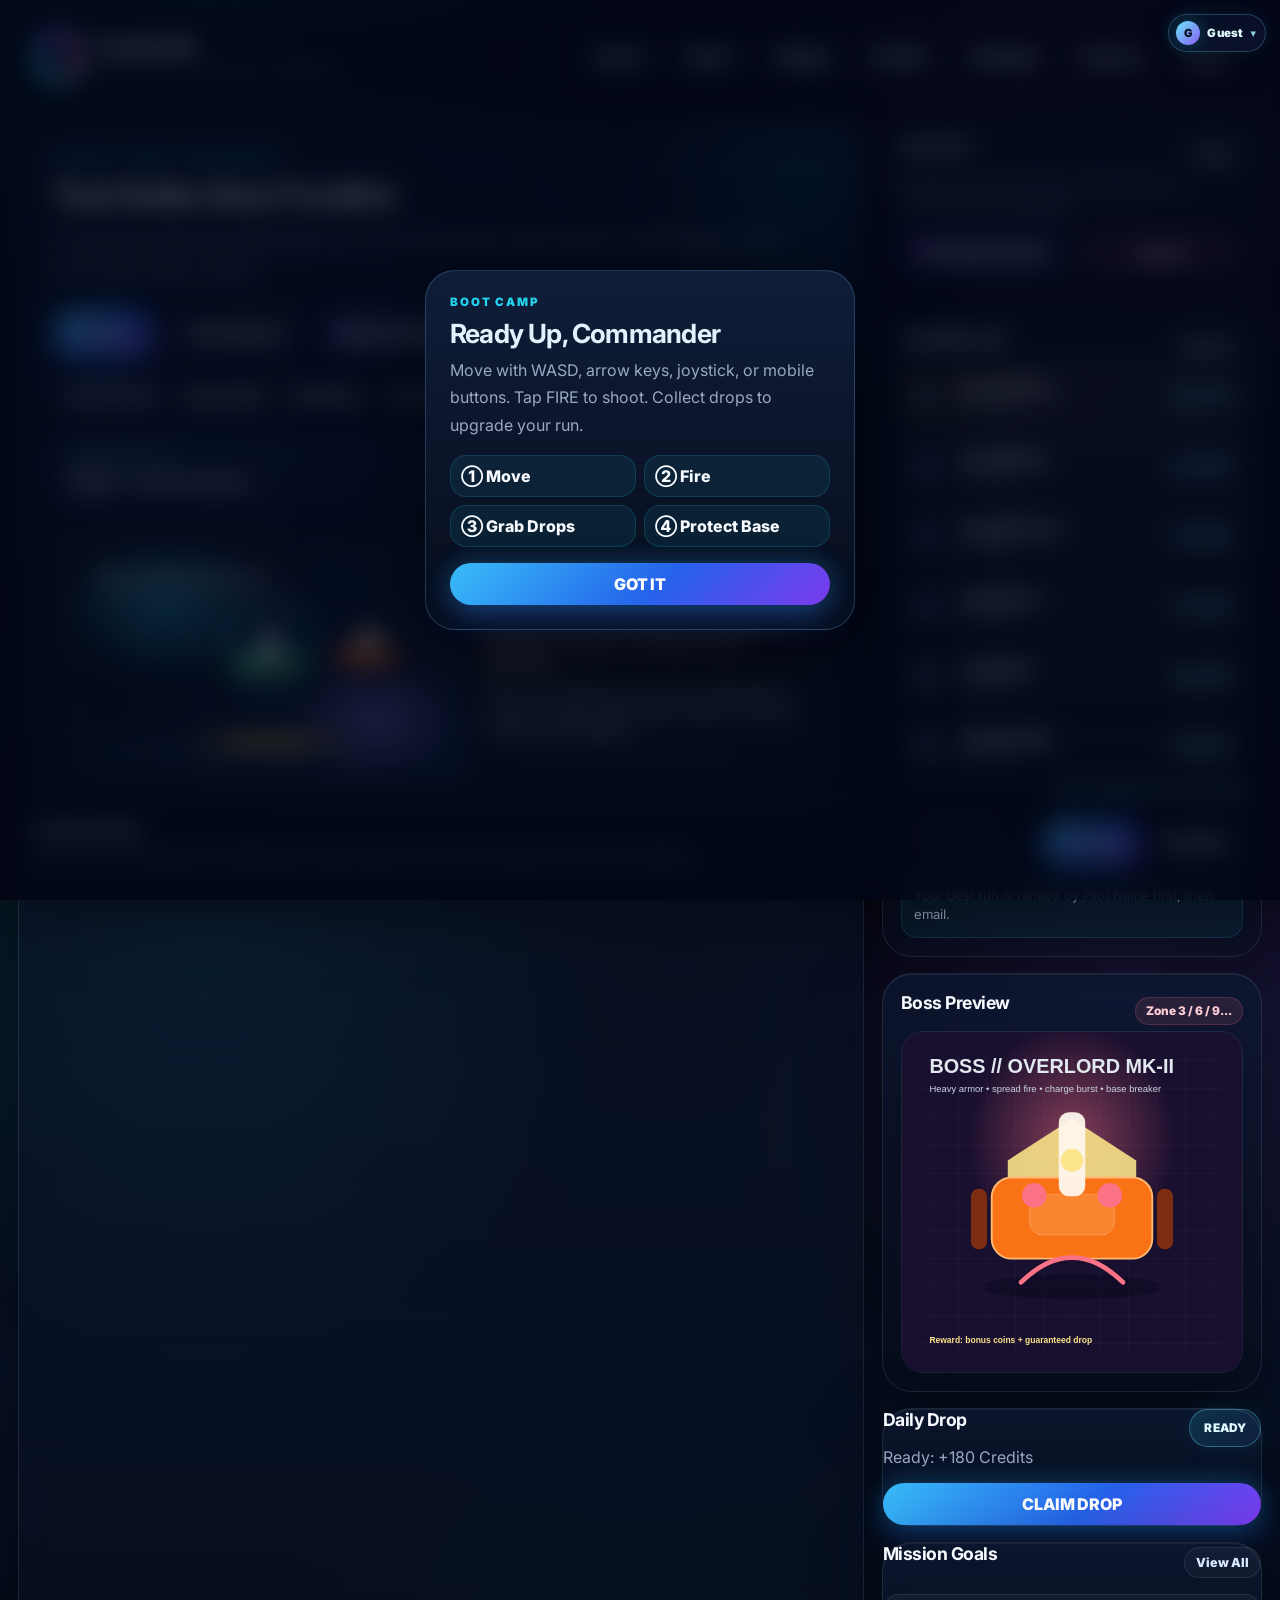
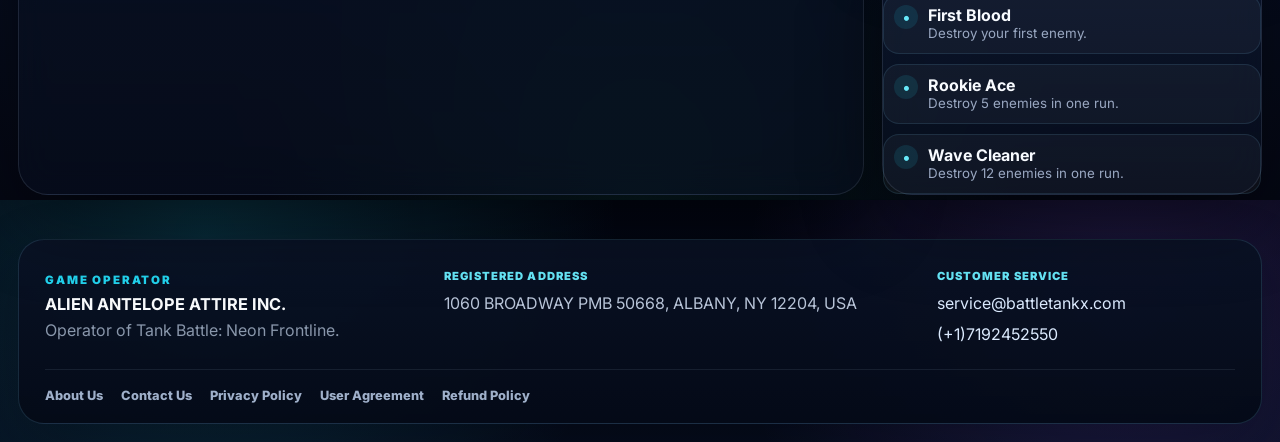
==== commit 6d3a9c41: "Update support phone and policy dates" ====
--- a/index.html
+++ b/index.html
@@ -616,7 +616,7 @@
           <span class="eyebrow">PLAYER TERMS</span>
           <h2>Legal Center</h2>
           <p class="muted">Please read these terms carefully. They explain how the game handles your data, your use of the service, and purchases of digital Credits.</p>
-          <p class="legal-effective-date">Effective date: July 31, 2026</p>
+          <p class="legal-effective-date">Effective date: October 15, 2025</p>
         </div>
 
         <div class="legal-policy-grid">
@@ -680,7 +680,7 @@
           <address>
             <span><strong>Registered address</strong>1060 BROADWAY PMB 50668, ALBANY, NY 12204, USA</span>
             <span><strong>Customer service</strong><a href="mailto:service@battletankx.com">service@battletankx.com</a></span>
-            <span><strong>Telephone</strong><a href="tel:+15089383019">(+1)5089383019</a></span>
+            <span><strong>Telephone</strong><a href="tel:+17192452550">(+1)7192452550</a></span>
           </address>
         </section>
       </div>
@@ -702,7 +702,7 @@
         <div class="site-business-support">
           <span>Customer Service</span>
           <a href="mailto:service@battletankx.com">service@battletankx.com</a>
-          <a href="tel:+15089383019">(+1)5089383019</a>
+          <a href="tel:+17192452550">(+1)7192452550</a>
         </div>
       </div>
       <nav aria-label="Company and policy links">
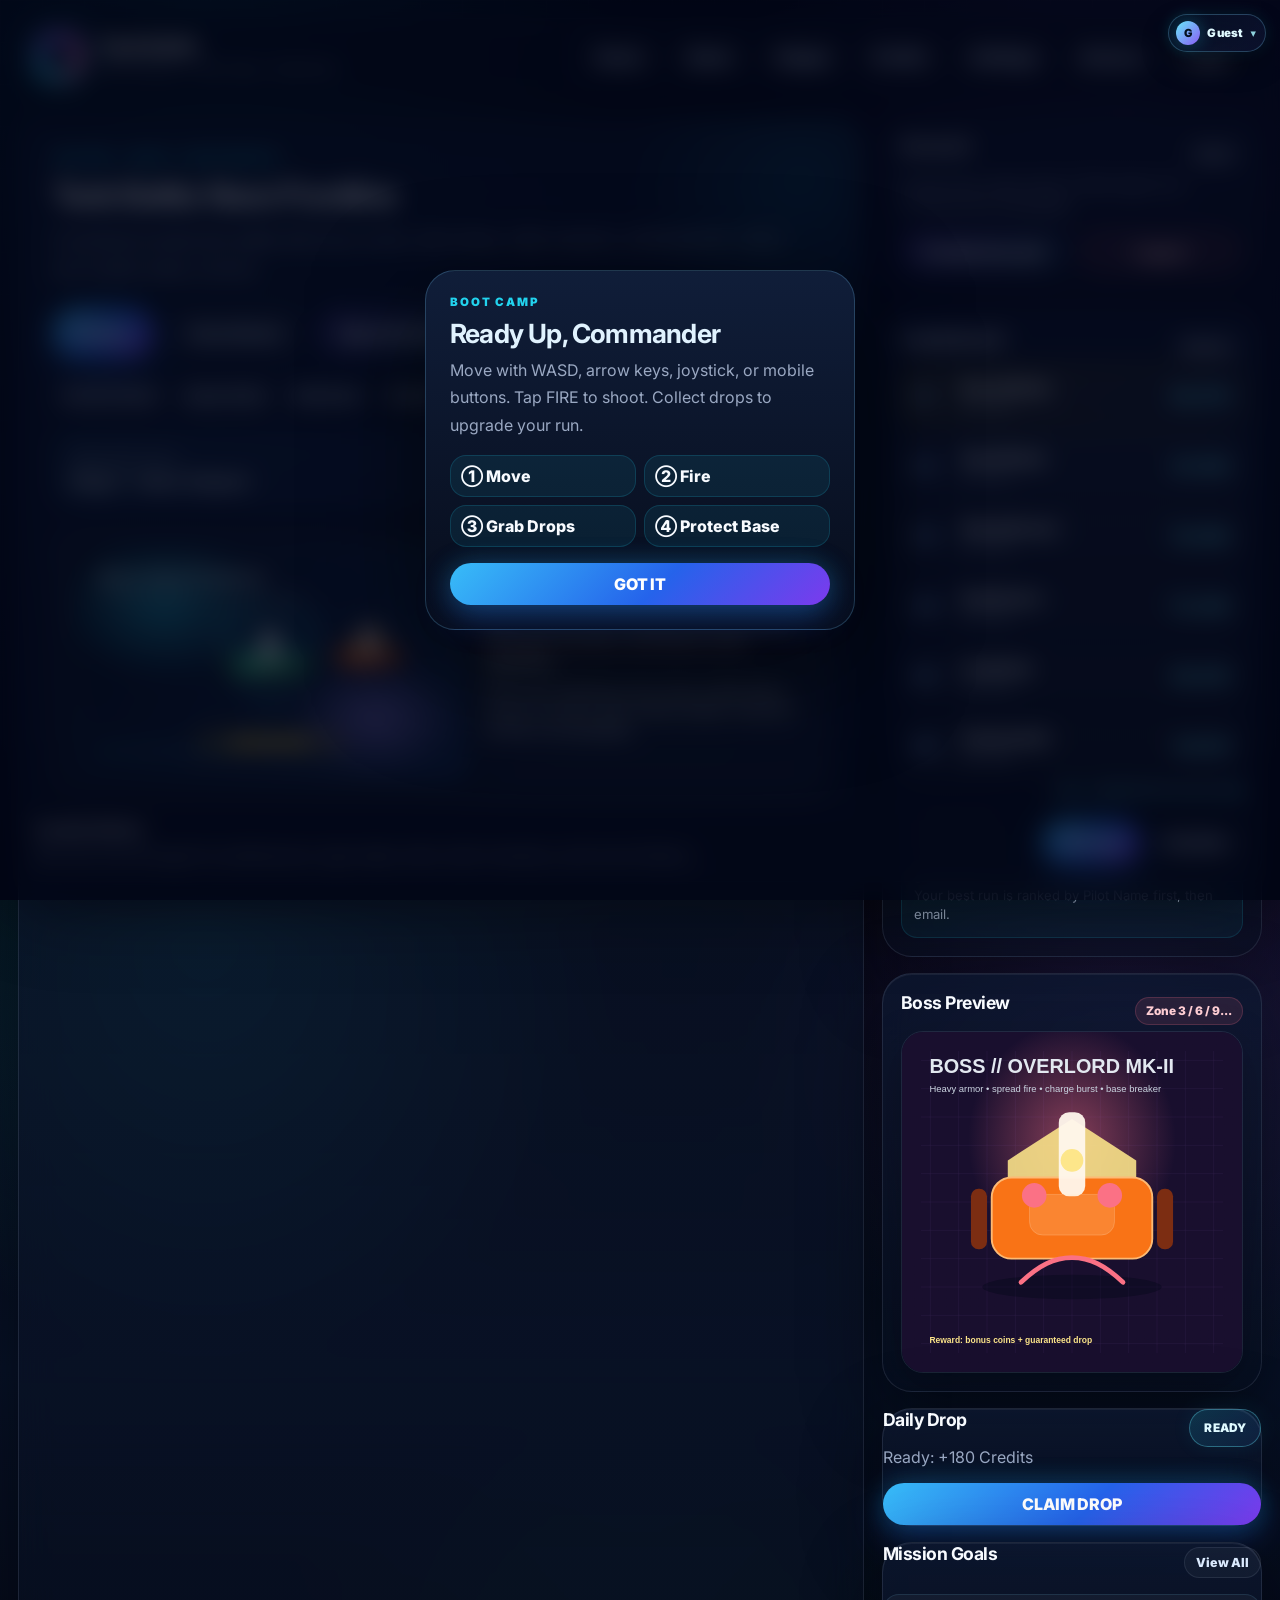
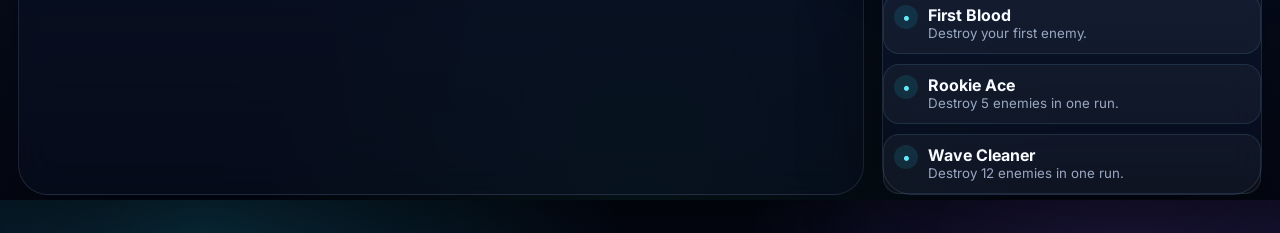
==== commit 8643530a: "Remove operator information from site" ====
--- a/index.html
+++ b/index.html
@@ -650,69 +650,12 @@
             <span class="legal-policy-action">View Policy <b aria-hidden="true">→</b></span>
           </a>
 
-          <a class="glass-card legal-policy-card" href="./pages/about-us/">
-            <span class="legal-policy-icon">04</span>
-            <span class="legal-policy-copy">
-              <span class="eyebrow">OUR COMPANY</span>
-              <strong>About Us</strong>
-              <small>Learn about the company that operates Tank Battle: Neon Frontline and the service we provide.</small>
-            </span>
-            <span class="legal-policy-action">About the Operator <b aria-hidden="true">→</b></span>
-          </a>
-
-          <a class="glass-card legal-policy-card" href="./pages/contact-us/">
-            <span class="legal-policy-icon">05</span>
-            <span class="legal-policy-copy">
-              <span class="eyebrow">CUSTOMER SUPPORT</span>
-              <strong>Contact Us</strong>
-              <small>Contact customer service about accounts, payments, refunds, privacy requests, or technical issues.</small>
-            </span>
-            <span class="legal-policy-action">View Contact Details <b aria-hidden="true">→</b></span>
-          </a>
-        </div>
-
-        <section class="legal-operator-card" aria-labelledby="operatorDetailsTitle">
-          <div>
-            <span class="eyebrow">SERVICE OPERATOR</span>
-            <h3 id="operatorDetailsTitle">ALIEN ANTELOPE ATTIRE INC.</h3>
-            <p>Tank Battle: Neon Frontline is operated by ALIEN ANTELOPE ATTIRE INC.</p>
-          </div>
-          <address>
-            <span><strong>Registered address</strong>1060 BROADWAY PMB 50668, ALBANY, NY 12204, USA</span>
-            <span><strong>Customer service</strong><a href="mailto:service@battletankx.com">service@battletankx.com</a></span>
-            <span><strong>Telephone</strong><a href="tel:+17192452550">(+1)7192452550</a></span>
-          </address>
-        </section>
+        </div>
       </div>
 
     </section>
     </main>
 
-    <footer class="site-business-footer" aria-label="Company and customer service information">
-      <div class="site-business-footer-grid">
-        <div>
-          <span class="eyebrow">GAME OPERATOR</span>
-          <strong>ALIEN ANTELOPE ATTIRE INC.</strong>
-          <p>Operator of Tank Battle: Neon Frontline.</p>
-        </div>
-        <address>
-          <span>Registered Address</span>
-          1060 BROADWAY PMB 50668, ALBANY, NY 12204, USA
-        </address>
-        <div class="site-business-support">
-          <span>Customer Service</span>
-          <a href="mailto:service@battletankx.com">service@battletankx.com</a>
-          <a href="tel:+17192452550">(+1)7192452550</a>
-        </div>
-      </div>
-      <nav aria-label="Company and policy links">
-        <a href="./pages/about-us/">About Us</a>
-        <a href="./pages/contact-us/">Contact Us</a>
-        <a href="./pages/privacy-policy/">Privacy Policy</a>
-        <a href="./pages/user-agreement/">User Agreement</a>
-        <a href="./pages/refund-policy/">Refund Policy</a>
-      </nav>
-    </footer>
   </div>
 
   <div id="cookieBanner" class="cookie-banner hidden" role="dialog" aria-live="polite">
@@ -757,7 +700,6 @@
       <p class="checkout-legal-note">
         By paying, you agree to the <a class="legal-text-button" href="./pages/user-agreement/">User Agreement</a>
         and <a class="legal-text-button" href="./pages/refund-policy/">Refund Policy</a>.
-        <span class="checkout-operator-note">Seller and service operator: ALIEN ANTELOPE ATTIRE INC. · Support: <a href="mailto:service@battletankx.com">service@battletankx.com</a></span>
       </p>
     </div>
   </div>
--- a/css/style.css
+++ b/css/style.css
@@ -265,7 +265,7 @@
   box-shadow: 0 0 18px rgba(134, 239, 172, .34);
 }
 .auth-card .small-text { color: #a7f3d0; }
-.legal-consent-note,.checkout-legal-note{margin:0;color:#94a3b8;font-size:.78rem;line-height:1.55;text-align:center}.legal-text-button{appearance:none;border:0;padding:0;background:transparent;color:#67e8f9;font:inherit;font-weight:800;cursor:pointer}.legal-text-button:hover,.legal-text-button:focus-visible{text-decoration:underline;outline:none}.checkout-legal-note{margin-top:12px}.checkout-operator-note{display:block;margin-top:7px;color:#b8c4d8}.checkout-operator-note a{color:#67e8f9;text-decoration:none}.checkout-operator-note a:hover{text-decoration:underline}
+.legal-consent-note,.checkout-legal-note{margin:0;color:#94a3b8;font-size:.78rem;line-height:1.55;text-align:center}.legal-text-button{appearance:none;border:0;padding:0;background:transparent;color:#67e8f9;font:inherit;font-weight:800;cursor:pointer}.legal-text-button:hover,.legal-text-button:focus-visible{text-decoration:underline;outline:none}.checkout-legal-note{margin-top:12px}
 @media (max-width: 720px) {
   .tank-skin-preview { height: 104px; }
   .skin-tank-body { width: 78px; height: 48px; }
@@ -274,11 +274,9 @@
 
 /* Legal Center: button cards + compact policy window */
 .legal-shell{width:min(100%,1120px);margin:0 auto;padding:24px 10px 64px}.legal-shell .section-heading{padding:18px 4px 10px}.legal-effective-date{display:inline-flex;margin:4px 0 0;padding:7px 11px;border-radius:999px;background:rgba(34,211,238,.08);border:1px solid rgba(34,211,238,.16);color:#a5f3fc;font-size:.76rem;font-weight:800}.legal-policy-grid{display:grid;grid-template-columns:repeat(3,minmax(0,1fr));gap:16px;margin-top:18px}.legal-policy-card{appearance:none;position:relative;display:grid;grid-template-columns:52px 1fr;gap:16px;min-height:220px;padding:22px;text-align:left;text-decoration:none;color:var(--text);overflow:hidden;cursor:pointer;transition:transform .2s var(--ease),border-color .2s var(--ease),box-shadow .2s var(--ease)}.legal-policy-card::after{content:"";position:absolute;width:170px;height:170px;right:-74px;bottom:-86px;border-radius:999px;background:radial-gradient(circle,rgba(34,211,238,.15),transparent 67%);pointer-events:none}.legal-policy-card:hover,.legal-policy-card:focus-visible{transform:translateY(-5px);border-color:rgba(34,211,238,.42);box-shadow:0 24px 68px rgba(0,0,0,.40),0 0 34px rgba(34,211,238,.12);outline:none}.legal-policy-icon{width:52px;height:52px;display:grid;place-items:center;border-radius:17px;background:linear-gradient(135deg,rgba(34,211,238,.18),rgba(139,92,246,.22));border:1px solid rgba(125,211,252,.24);color:#a5f3fc;font-weight:950}.legal-policy-copy{min-width:0}.legal-policy-copy .eyebrow{display:block;margin:3px 0 8px}.legal-policy-copy strong{display:block;font-size:1.24rem;color:#f8fbff}.legal-policy-copy small{display:block;margin-top:10px;color:#9facbf;font-size:.88rem;line-height:1.65}.legal-policy-action{grid-column:1/-1;align-self:end;display:flex;align-items:center;justify-content:space-between;padding-top:17px;border-top:1px solid rgba(148,163,184,.13);color:#67e8f9;font-size:.82rem;font-weight:900}.legal-policy-action b{font-size:1.15rem;transition:transform .18s}.legal-policy-card:hover .legal-policy-action b{transform:translateX(4px)}
-.legal-operator-card{display:grid;grid-template-columns:.8fr 1.2fr;gap:28px;margin-top:18px;padding:24px;border-radius:26px;background:linear-gradient(135deg,rgba(34,211,238,.08),rgba(139,92,246,.08));border:1px solid rgba(125,211,252,.18)}.legal-operator-card h3{margin:7px 0 8px;color:#f8fafc;font-size:1.3rem}.legal-operator-card p{margin:0;color:#9facbf;line-height:1.65}.legal-operator-card address{display:grid;grid-template-columns:1fr 1fr;gap:14px;font-style:normal}.legal-operator-card address span{display:grid;gap:5px;padding:14px;border-radius:18px;background:rgba(2,6,23,.34);border:1px solid rgba(148,163,184,.12);color:#cbd5e1;line-height:1.55}.legal-operator-card address span:first-child{grid-column:1/-1}.legal-operator-card address strong{color:#7dd3fc;font-size:.7rem;text-transform:uppercase;letter-spacing:.1em}.legal-operator-card a{color:#e0f2fe;text-decoration:none}.legal-operator-card a:hover{text-decoration:underline}
-.site-business-footer{margin-top:24px;padding:28px 26px 20px;border:1px solid rgba(125,211,252,.15);border-radius:26px;background:linear-gradient(180deg,rgba(10,18,37,.92),rgba(4,10,23,.96));box-shadow:0 20px 60px rgba(0,0,0,.24)}.site-business-footer-grid{display:grid;grid-template-columns:1fr 1.25fr .8fr;gap:26px;align-items:start}.site-business-footer strong{display:block;margin-top:6px;color:#f8fafc;font-size:1.02rem}.site-business-footer p{margin:6px 0 0;color:#8997ab}.site-business-footer address,.site-business-support{display:grid;gap:6px;color:#b8c4d8;font-style:normal;line-height:1.55}.site-business-footer address span,.site-business-support>span{color:#67e8f9;font-size:.7rem;font-weight:900;letter-spacing:.1em;text-transform:uppercase}.site-business-footer a{color:#dbeafe;text-decoration:none}.site-business-footer a:hover{color:#67e8f9}.site-business-footer nav{display:flex;flex-wrap:wrap;gap:10px 18px;margin-top:22px;padding-top:18px;border-top:1px solid rgba(148,163,184,.12);font-size:.8rem;font-weight:800}.site-business-footer nav a{color:#9fb0ca}body[data-page="game"] .site-business-footer{display:none}
 .legal-policy-modal{position:fixed;inset:0;z-index:180;display:grid;place-items:center;padding:20px}.legal-policy-backdrop{position:absolute;inset:0;background:rgba(2,6,23,.78);backdrop-filter:blur(12px)}.legal-policy-window{position:relative;z-index:1;display:grid;grid-template-rows:auto minmax(0,1fr) auto;width:min(92vw,760px);max-height:min(88vh,760px);border-radius:30px;background:radial-gradient(circle at 10% 0%,rgba(34,211,238,.10),transparent 32%),linear-gradient(180deg,rgba(15,25,48,.99),rgba(6,12,27,.99));border:1px solid rgba(125,211,252,.24);box-shadow:0 38px 120px rgba(0,0,0,.62),0 0 50px rgba(34,211,238,.11);overflow:hidden}.legal-policy-window-header{display:flex;align-items:flex-start;justify-content:space-between;gap:20px;padding:24px 26px 20px;border-bottom:1px solid rgba(148,163,184,.13)}.legal-policy-window-header h2{margin:7px 0 5px;font-size:clamp(1.6rem,4vw,2.25rem)}.legal-policy-date{color:#94a3b8;font-size:.76rem;font-weight:700}.legal-policy-close{width:40px;height:40px;flex:0 0 40px;border-radius:999px;border:1px solid rgba(148,163,184,.20);background:rgba(255,255,255,.055);color:#e2e8f0;font-size:1.35rem;cursor:pointer}.legal-policy-close:hover{border-color:rgba(34,211,238,.42);background:rgba(34,211,238,.10)}.legal-policy-body{padding:22px 26px 28px;overflow:auto;scrollbar-width:thin;scrollbar-color:rgba(34,211,238,.32) transparent}.legal-policy-body h4{margin:22px 0 8px;color:#e0f2fe;font-size:1rem}.legal-policy-body p,.legal-policy-body li{color:#b8c4d8;line-height:1.72}.legal-policy-body p{margin:0 0 12px}.legal-policy-body ul{margin:8px 0 16px;padding-left:22px}.legal-policy-body li+li{margin-top:7px}.legal-policy-body strong{color:#e2e8f0}.legal-policy-window-footer{display:flex;align-items:center;justify-content:space-between;gap:16px;padding:14px 26px;border-top:1px solid rgba(148,163,184,.13);background:rgba(2,6,23,.34)}.legal-policy-window-footer>span{color:#64748b;font-size:.76rem;font-weight:800}.legal-modal-open{overflow:hidden}
-@media(max-width:860px){.legal-policy-grid{grid-template-columns:1fr}.legal-policy-card{min-height:0;grid-template-columns:48px 1fr}.legal-policy-icon{width:48px;height:48px}.legal-operator-card{grid-template-columns:1fr}.site-business-footer-grid{grid-template-columns:1fr 1fr}.site-business-footer-grid>div:first-child{grid-column:1/-1}}
-@media(max-width:720px){.legal-shell{padding:12px 0 44px}.legal-policy-card{padding:18px;border-radius:24px}.legal-operator-card{padding:18px}.legal-operator-card address{grid-template-columns:1fr}.legal-operator-card address span:first-child{grid-column:auto}.site-business-footer{padding:22px 18px;border-radius:22px}.site-business-footer-grid{grid-template-columns:1fr}.site-business-footer-grid>div:first-child{grid-column:auto}.legal-policy-modal{padding:10px}.legal-policy-window{width:calc(100vw - 20px);max-height:92svh;border-radius:24px}.legal-policy-window-header{padding:19px 18px 16px}.legal-policy-body{padding:18px}.legal-policy-window-footer{padding:12px 18px}}
+@media(max-width:860px){.legal-policy-grid{grid-template-columns:1fr}.legal-policy-card{min-height:0;grid-template-columns:48px 1fr}.legal-policy-icon{width:48px;height:48px}}
+@media(max-width:720px){.legal-shell{padding:12px 0 44px}.legal-policy-card{padding:18px;border-radius:24px}.legal-policy-modal{padding:10px}.legal-policy-window{width:calc(100vw - 20px);max-height:92svh;border-radius:24px}.legal-policy-window-header{padding:19px 18px 16px}.legal-policy-body{padding:18px}.legal-policy-window-footer{padding:12px 18px}}
 
 /* V7.1 mobile polish + account center */
 .account-center-grid{display:grid;grid-template-columns:1fr 1fr;gap:16px;margin:18px 0}.glass-subpanel{padding:18px;border-radius:24px;background:linear-gradient(180deg,rgba(255,255,255,.055),rgba(255,255,255,.025));border:1px solid rgba(125,211,252,.16);box-shadow:0 18px 44px rgba(0,0,0,.24)}.account-form{margin:14px 0}.profile-recharge-grid{display:grid;grid-template-columns:repeat(2,minmax(0,1fr));gap:10px;margin-top:14px}.profile-recharge-card{border:1px solid rgba(34,211,238,.18);border-radius:18px;padding:12px;background:linear-gradient(135deg,rgba(34,211,238,.10),rgba(139,92,246,.12));color:var(--text);text-align:left;box-shadow:inset 0 1px 0 rgba(255,255,255,.06);transition:.18s var(--ease)}.profile-recharge-card:hover{transform:translateY(-2px);border-color:rgba(34,211,238,.38);box-shadow:0 14px 28px rgba(34,211,238,.12)}.profile-recharge-card span{display:block;font-size:.66rem;color:#67e8f9;text-transform:uppercase;letter-spacing:.1em;font-weight:900}.profile-recharge-card strong{display:block;font-size:1.2rem;margin-top:4px}.profile-recharge-card small{color:var(--muted)}
